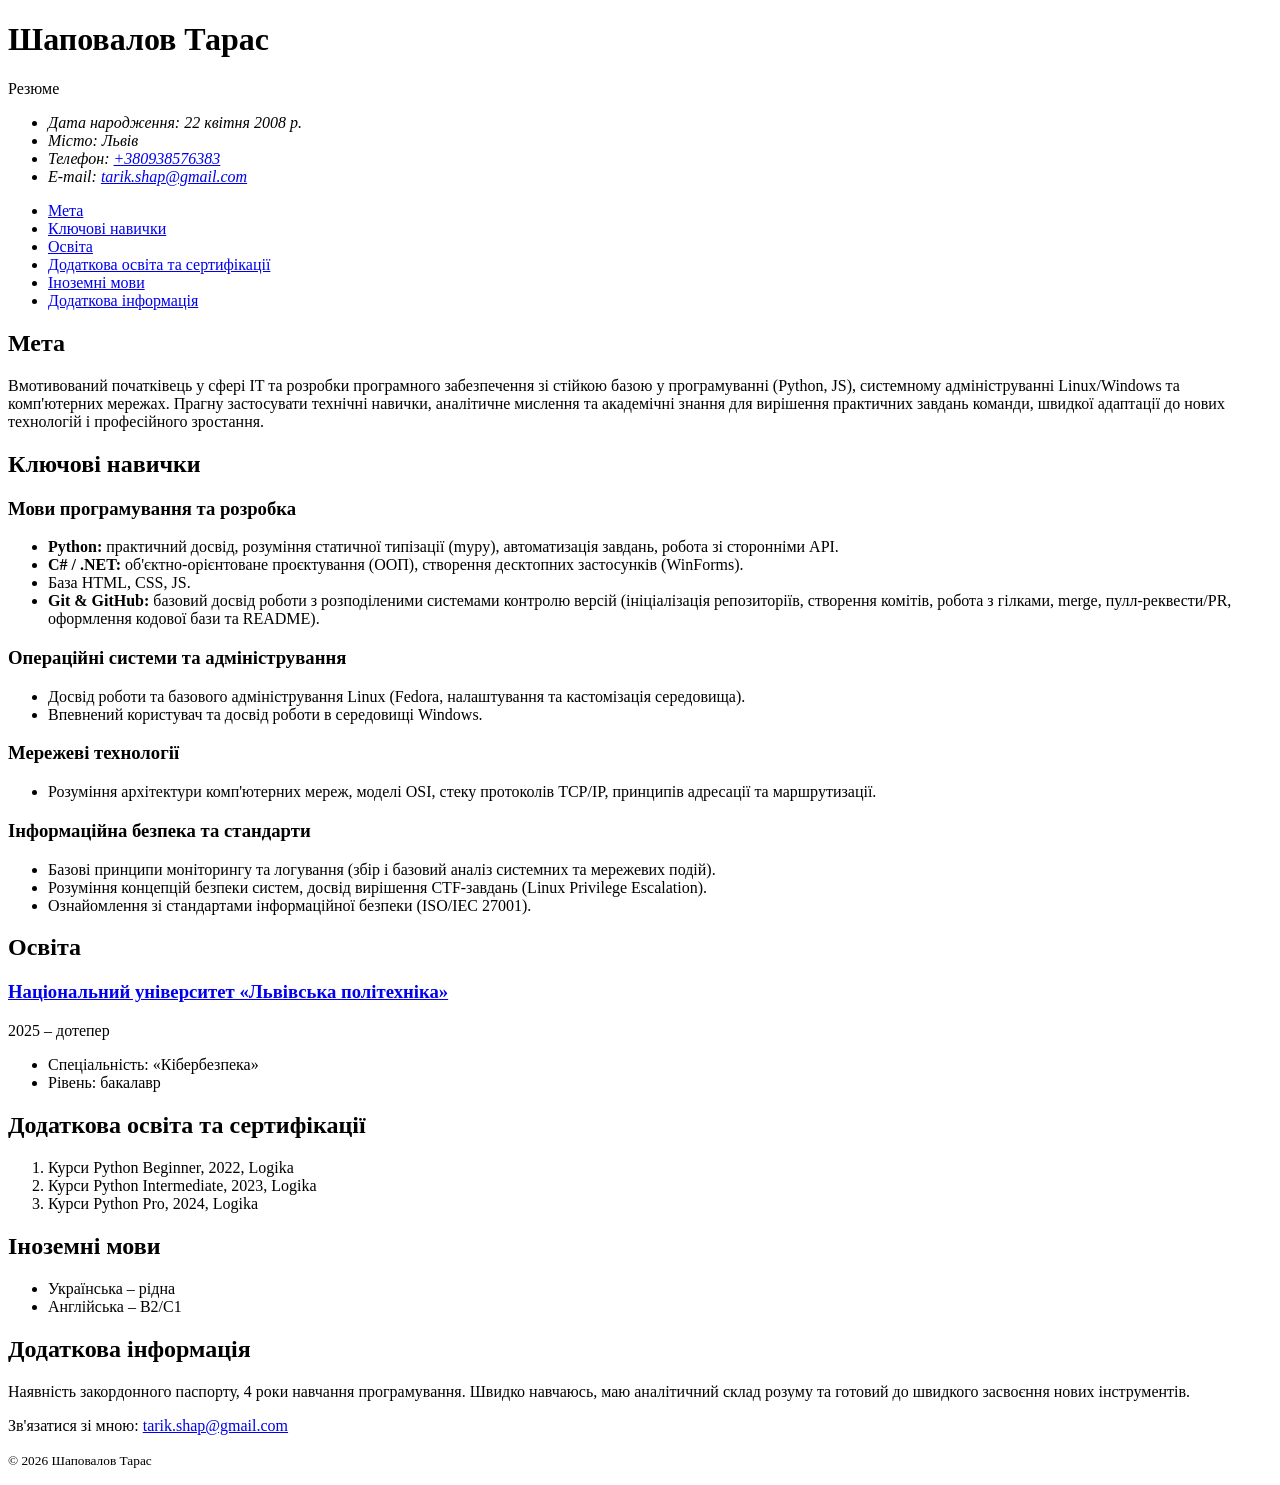
==== index.html @ a9046f68 "Initial commit of CV structure" ====
<!DOCTYPE html>
<html lang="uk">
<head>
    <meta charset="UTF-8">
    <meta name="viewport" content="width=device-width, initial-scale=1.0">
    <meta name="description" content="Резюме Тараса Шаповалова — початківця у сфері IT та розробки програмного забезпечення">
    <meta name="author" content="Шаповалов Тарас">
    <title>Резюме — Шаповалов Тарас</title>
</head>
<body>
    <header>
        <h1>Шаповалов Тарас</h1>
        <p>Резюме</p>
        <address>
            <ul>
                <li>Дата народження: <time datetime="2008-04-22">22 квітня 2008 р.</time></li>
                <li>Місто: Львів</li>
                <li>Телефон: <a href="tel:+380938576383">+380938576383</a></li>
                <li>E-mail: <a href="mailto:tarik.shap@gmail.com">tarik.shap@gmail.com</a></li>
            </ul>
        </address>
        <nav>
            <ul>
                <li><a href="#objective">Мета</a></li>
                <li><a href="#skills">Ключові навички</a></li>
                <li><a href="#education">Освіта</a></li>
                <li><a href="#certifications">Додаткова освіта та сертифікації</a></li>
                <li><a href="#languages">Іноземні мови</a></li>
                <li><a href="#additional">Додаткова інформація</a></li>
            </ul>
        </nav>
    </header>

    <main>
        <section id="objective">
            <h2>Мета</h2>
            <p>
                Вмотивований початківець у сфері IT та розробки програмного забезпечення зі стійкою базою
                у програмуванні (Python, JS), системному адмініструванні Linux/Windows та комп'ютерних мережах.
                Прагну застосувати технічні навички, аналітичне мислення та академічні знання для вирішення
                практичних завдань команди, швидкої адаптації до нових технологій і професійного зростання.
            </p>
        </section>

        <section id="skills">
            <h2>Ключові навички</h2>

            <section>
                <h3>Мови програмування та розробка</h3>
                <ul>
                    <li>
                        <strong>Python:</strong> практичний досвід, розуміння статичної типізації (mypy),
                        автоматизація завдань, робота зі сторонніми API.
                    </li>
                    <li>
                        <strong>C# / .NET:</strong> об'єктно-орієнтоване проєктування (ООП), створення
                        десктопних застосунків (WinForms).
                    </li>
                    <li>База HTML, CSS, JS.</li>
                    <li>
                        <strong>Git &amp; GitHub:</strong> базовий досвід роботи з розподіленими системами
                        контролю версій (ініціалізація репозиторіїв, створення комітів, робота з гілками, merge,
                        пулл-реквести/PR, оформлення кодової бази та README).
                    </li>
                </ul>
            </section>

            <section>
                <h3>Операційні системи та адміністрування</h3>
                <ul>
                    <li>
                        Досвід роботи та базового адміністрування Linux (Fedora, налаштування та кастомізація
                        середовища).
                    </li>
                    <li>Впевнений користувач та досвід роботи в середовищі Windows.</li>
                </ul>
            </section>

            <section>
                <h3>Мережеві технології</h3>
                <ul>
                    <li>
                        Розуміння архітектури комп'ютерних мереж, моделі OSI, стеку протоколів TCP/IP,
                        принципів адресації та маршрутизації.
                    </li>
                </ul>
            </section>

            <section>
                <h3>Інформаційна безпека та стандарти</h3>
                <ul>
                    <li>
                        Базові принципи моніторингу та логування (збір і базовий аналіз системних та мережевих
                        подій).
                    </li>
                    <li>
                        Розуміння концепцій безпеки систем, досвід вирішення CTF-завдань (Linux Privilege
                        Escalation).
                    </li>
                    <li>Ознайомлення зі стандартами інформаційної безпеки (ISO/IEC 27001).</li>
                </ul>
            </section>
        </section>

        <section id="education">
            <h2>Освіта</h2>
            <article>
                <h3>
                    <a href="https://lpnu.ua/">Національний університет «Львівська політехніка»</a>
                </h3>
                <p>2025 – дотепер</p>
                <ul>
                    <li>Спеціальність: «Кібербезпека»</li>
                    <li>Рівень: бакалавр</li>
                </ul>
            </article>
        </section>

        <section id="certifications">
            <h2>Додаткова освіта та сертифікації</h2>
            <ol>
                <li>Курси Python Beginner, <time datetime="2022">2022</time>, Logika</li>
                <li>Курси Python Intermediate, <time datetime="2023">2023</time>, Logika</li>
                <li>Курси Python Pro, <time datetime="2024">2024</time>, Logika</li>
            </ol>
        </section>

        <section id="languages">
            <h2>Іноземні мови</h2>
            <ul>
                <li>Українська – рідна</li>
                <li>Англійська – B2/C1</li>
            </ul>
        </section>

        <section id="additional">
            <h2>Додаткова інформація</h2>
            <p>
                Наявність закордонного паспорту, 4 роки навчання програмування. Швидко навчаюсь, маю
                аналітичний склад розуму та готовий до швидкого засвоєння нових інструментів.
            </p>
        </section>
    </main>

    <footer>
        <p>
            Зв'язатися зі мною:
            <a href="mailto:tarik.shap@gmail.com">tarik.shap@gmail.com</a>
        </p>
        <p><small>&copy; 2026 Шаповалов Тарас</small></p>
    </footer>
</body>
</html>
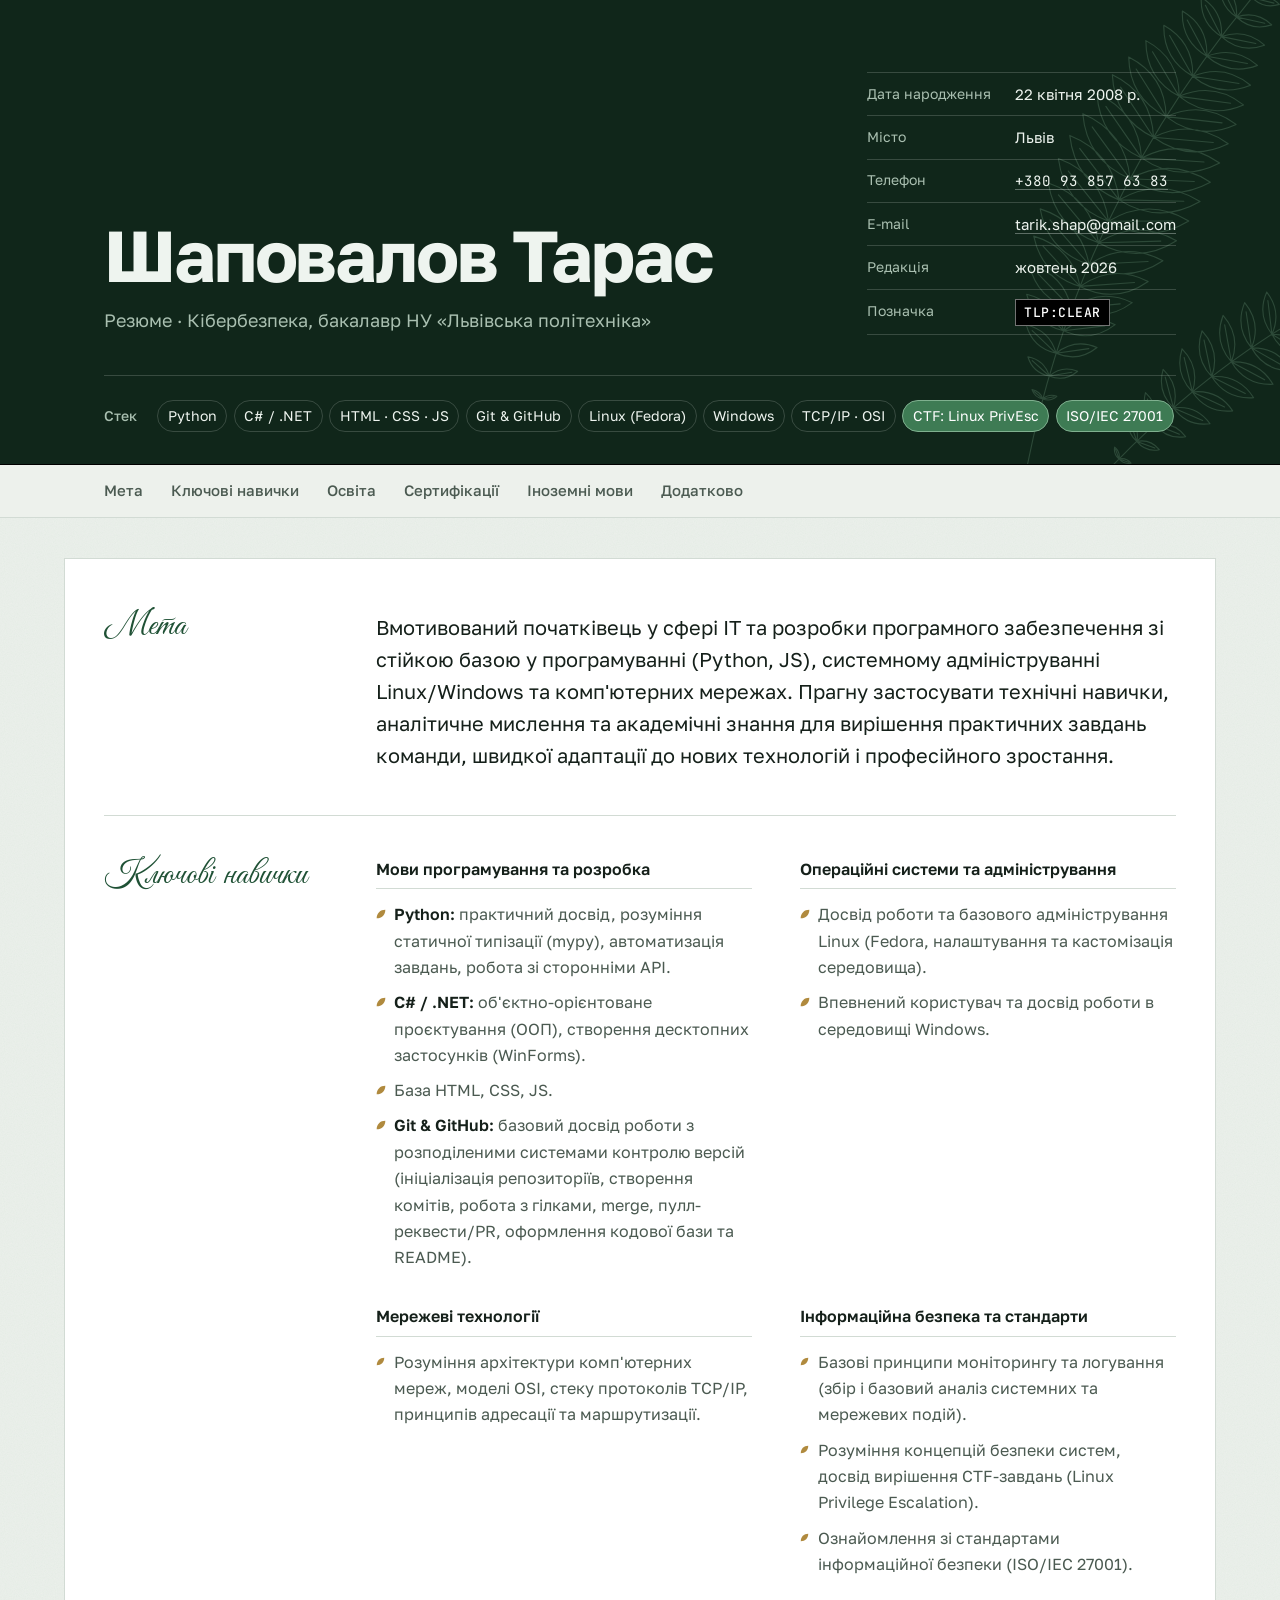
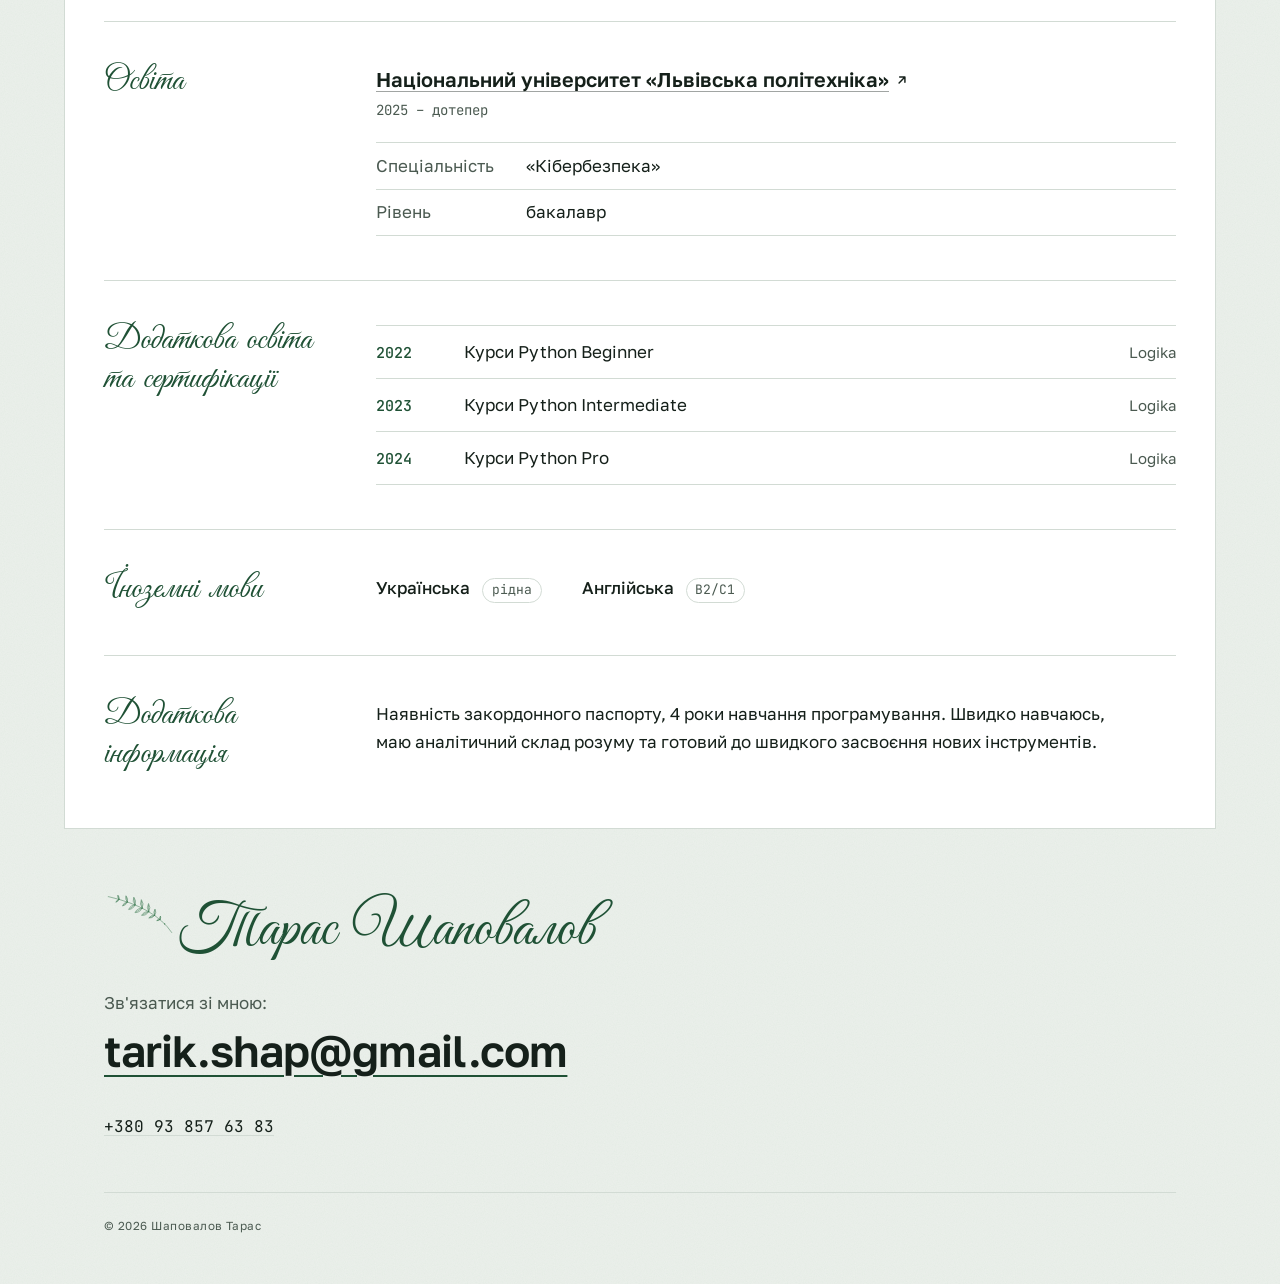
==== commit bb17988c: "Виконання Лабораторної Роботи №3" ====
--- a/index.html
+++ b/index.html
@@ -5,149 +5,235 @@
     <meta name="viewport" content="width=device-width, initial-scale=1.0">
     <meta name="description" content="Резюме Тараса Шаповалова — початківця у сфері IT та розробки програмного забезпечення">
     <meta name="author" content="Шаповалов Тарас">
+    <meta name="theme-color" content="#10261A">
     <title>Резюме — Шаповалов Тарас</title>
+
+    <link rel="preconnect" href="https://fonts.googleapis.com">
+    <link rel="preconnect" href="https://fonts.gstatic.com" crossorigin>
+    <link rel="stylesheet" href="https://fonts.googleapis.com/css2?family=Golos+Text:wght@400;500;600;700&family=Great+Vibes&family=JetBrains+Mono:wght@400;500&display=swap">
+
+    <!-- Зовнішній спосіб: основна частина правил -->
+    <link rel="stylesheet" href="styles.css">
+
+    <!-- Внутрішній спосіб: стилі лише для друку -->
+    <style>
+        @media print {
+            body { background: #fff; }
+            .masthead { background: #fff; color: #000; border-bottom: 2px solid #000; }
+            .masthead a, .meta dt, .identity__role, .stack li { color: #000; }
+            .meta dt, .meta dd, .stack, .stack li { border-color: #999; }
+            .stack li[data-group="sec"] { background: none; color: #000; border: 2px solid #000; }
+            .tlp { background: none; color: #000; border-color: #000; }
+            .toc, .masthead__fern { display: none; }
+            .row { break-inside: avoid; }
+            a[href^="http"]::after { display: none; }
+        }
+    </style>
 </head>
 <body>
-    <header>
-        <h1>Шаповалов Тарас</h1>
-        <p>Резюме</p>
-        <address>
-            <ul>
-                <li>Дата народження: <time datetime="2008-04-22">22 квітня 2008 р.</time></li>
-                <li>Місто: Львів</li>
-                <li>Телефон: <a href="tel:+380938576383">+380938576383</a></li>
-                <li>E-mail: <a href="mailto:tarik.shap@gmail.com">tarik.shap@gmail.com</a></li>
-            </ul>
-        </address>
-        <nav>
-            <ul>
-                <li><a href="#objective">Мета</a></li>
-                <li><a href="#skills">Ключові навички</a></li>
-                <li><a href="#education">Освіта</a></li>
-                <li><a href="#certifications">Додаткова освіта та сертифікації</a></li>
-                <li><a href="#languages">Іноземні мови</a></li>
-                <li><a href="#additional">Додаткова інформація</a></li>
-            </ul>
-        </nav>
+    <header class="masthead" id="top">
+        <svg class="masthead__fern" aria-hidden="true" focusable="false" xmlns="http://www.w3.org/2000/svg" viewBox="0 0 460 620" fill="none" stroke="currentColor" stroke-width="1.1" stroke-linecap="round" stroke-linejoin="round"><path d="M70.0 620.0Q110.0 300.0 330.0 50.0M81.9 545.8Q81.9 545.8 81.9 545.8Q81.9 545.8 81.9 545.8M81.9 545.8L81.9 545.8M81.9 545.8Q81.9 545.8 81.9 545.8Q81.9 545.8 81.9 545.8M81.9 545.8L81.9 545.8M86.7 522.5Q86.7 522.5 86.7 522.5Q86.7 522.5 86.7 522.5M86.7 522.5L86.7 522.5M86.7 522.5Q86.7 522.5 86.7 522.5Q86.7 522.5 86.7 522.5M86.7 522.5L86.7 522.5M92.1 499.4Q92.1 499.4 92.1 499.4Q92.1 499.4 92.1 499.4M92.1 499.4L92.1 499.4M92.1 499.4Q92.1 499.4 92.1 499.4Q92.1 499.4 92.1 499.4M92.1 499.4L92.1 499.4M97.9 476.5Q105.7 479.4 111.8 473.9Q104.1 471.0 97.9 476.5M97.9 476.5L109.1 474.4M97.9 476.5Q95.3 468.7 87.2 467.3Q89.8 475.1 97.9 476.5M97.9 476.5L89.3 469.1M104.3 453.8Q119.7 459.9 132.4 449.1Q116.9 443.0 104.3 453.8M104.3 453.8L126.8 450.1M104.3 453.8Q99.4 437.9 83.1 434.7Q88.0 450.6 104.3 453.8M104.3 453.8L87.4 438.5M111.1 431.3Q133.1 440.5 151.6 425.5Q129.6 416.3 111.1 431.3M111.1 431.3L143.5 426.7M111.1 431.3Q104.7 408.4 81.5 403.2Q87.9 426.2 111.1 431.3M111.1 431.3L87.4 408.9M118.5 409.0Q145.9 421.3 169.6 402.9Q142.2 390.6 118.5 409.0M118.5 409.0L159.4 404.1M118.5 409.0Q111.1 379.9 81.9 372.8Q89.4 401.9 118.5 409.0M118.5 409.0L89.3 380.0M126.4 386.9Q158.2 402.1 186.5 381.1Q154.7 366.0 126.4 386.9M126.4 386.9L174.5 382.3M126.4 386.9Q118.5 352.6 84.5 343.4Q92.4 377.7 126.4 386.9M126.4 386.9L92.8 352.1M134.8 365.0Q170.0 382.8 202.3 360.1Q167.1 342.3 134.8 365.0M134.8 365.0L188.8 361.1M134.8 365.0Q126.8 326.3 88.9 315.2Q96.9 353.8 134.8 365.0M134.8 365.0L98.1 325.1M143.7 343.3Q181.4 363.4 216.9 339.6Q179.2 319.5 143.7 343.3M143.7 343.3L202.2 340.4M143.7 343.3Q136.0 301.2 95.3 288.2Q103.0 330.3 143.7 343.3M143.7 343.3L105.0 299.2M153.1 321.8Q192.3 343.9 230.3 319.7Q191.1 297.6 153.1 321.8M153.1 321.8L214.8 320.1M153.1 321.8Q146.0 277.3 103.4 262.6Q110.5 307.1 153.1 321.8M153.1 321.8L113.4 274.4M163.0 300.5Q202.8 324.2 242.5 300.2Q202.7 276.4 163.0 300.5M163.0 300.5L226.6 300.2M163.0 300.5Q156.8 254.5 113.3 238.3Q119.5 284.3 163.0 300.5M163.0 300.5L123.2 250.7M173.4 279.3Q213.1 304.2 253.7 280.9Q214.0 256.0 173.4 279.3M173.4 279.3L237.6 280.6M173.4 279.3Q168.2 232.8 124.6 215.4Q129.8 262.0 173.4 279.3M173.4 279.3L134.4 228.2M184.3 258.4Q223.1 284.0 263.9 261.8Q225.1 236.2 184.3 258.4M184.3 258.4L248.0 261.1M184.3 258.4Q180.2 212.2 137.5 194.0Q141.5 240.3 184.3 258.4M184.3 258.4L146.8 206.9M195.7 237.7Q232.9 263.4 273.1 242.7Q235.9 217.0 195.7 237.7M195.7 237.7L257.6 241.7M195.7 237.7Q192.8 192.6 151.5 173.9Q154.5 219.1 195.7 237.7M195.7 237.7L160.4 186.7M207.6 217.2Q242.7 242.6 281.6 223.7Q246.5 198.2 207.6 217.2M207.6 217.2L266.8 222.4M207.6 217.2Q205.8 173.9 166.8 155.2Q168.6 198.5 207.6 217.2M207.6 217.2L174.9 167.6M220.1 196.8Q252.4 221.5 289.4 204.5Q257.0 179.9 220.1 196.8M220.1 196.8L275.5 203.0M220.1 196.8Q219.2 156.2 183.0 137.8Q183.8 178.4 220.1 196.8M220.1 196.8L190.4 149.6M233.0 176.7Q262.3 200.1 296.7 185.2Q267.4 161.8 233.0 176.7M233.0 176.7L284.0 183.5M233.0 176.7Q233.1 139.2 200.0 121.5Q200.0 159.0 233.0 176.7M233.0 176.7L206.6 132.6M246.5 156.8Q272.4 178.4 303.7 165.7Q277.8 144.0 246.5 156.8M246.5 156.8L292.3 163.9M246.5 156.8Q247.3 123.0 217.8 106.3Q217.0 140.1 246.5 156.8M246.5 156.8L223.5 116.4M260.4 137.0Q282.8 156.6 310.6 146.0Q288.2 126.4 260.4 137.0M260.4 137.0L300.6 144.2M260.4 137.0Q261.8 107.3 236.2 92.1Q234.8 121.8 260.4 137.0M260.4 137.0L241.0 101.1M274.9 117.5Q293.7 134.6 317.6 126.0Q298.8 108.9 274.9 117.5M274.9 117.5L309.0 124.3M274.9 117.5Q276.6 92.1 255.0 78.7Q253.3 104.0 274.9 117.5M274.9 117.5L259.0 86.4M289.8 98.1Q305.0 112.5 324.7 105.9Q309.6 91.5 289.8 98.1M289.8 98.1L317.8 104.3M289.8 98.1Q291.7 77.4 274.2 65.9Q272.4 86.7 289.8 98.1M289.8 98.1L277.3 72.4M305.3 79.0Q316.8 90.4 332.3 85.6Q320.8 74.2 305.3 79.0M305.3 79.0L326.9 84.3M305.3 79.0Q307.1 62.9 293.7 53.7Q291.9 69.8 305.3 79.0M305.3 79.0L296.0 58.8"/><path d="M100.0 620.0Q240.0 440.0 440.0 350.0M139.3 572.6Q139.3 572.6 139.3 572.6Q139.3 572.6 139.3 572.6M139.3 572.6L139.3 572.6M139.3 572.6Q139.3 572.6 139.3 572.6Q139.3 572.6 139.3 572.6M139.3 572.6L139.3 572.6M156.1 554.0Q156.1 554.0 156.1 554.0Q156.1 554.0 156.1 554.0M156.1 554.0L156.1 554.0M156.1 554.0Q156.1 554.0 156.1 554.0Q156.1 554.0 156.1 554.0M156.1 554.0L156.1 554.0M173.4 536.0Q178.1 541.6 185.3 540.1Q180.5 534.5 173.4 536.0M173.4 536.0L182.9 539.3M173.4 536.0Q174.8 528.8 169.1 524.2Q167.7 531.4 173.4 536.0M173.4 536.0L170.0 526.5M191.0 518.6Q199.7 529.4 213.3 526.8Q204.6 516.0 191.0 518.6M191.0 518.6L208.9 525.2M191.0 518.6Q194.1 505.0 183.6 495.9Q180.5 509.5 191.0 518.6M191.0 518.6L185.0 500.5M209.0 501.7Q220.5 516.9 239.4 513.9Q227.8 498.7 209.0 501.7M209.0 501.7L233.3 511.4M209.0 501.7Q213.7 483.2 199.6 470.3Q194.9 488.8 209.0 501.7M209.0 501.7L201.5 476.6M227.4 485.4Q240.8 504.1 263.6 501.1Q250.2 482.4 227.4 485.4M227.4 485.4L256.3 497.9M227.4 485.4Q233.7 463.2 217.1 447.2Q210.8 469.4 227.4 485.4M227.4 485.4L219.2 454.9M246.1 469.6Q260.5 490.9 286.0 488.3Q271.7 467.0 246.1 469.6M246.1 469.6L278.0 484.5M246.1 469.6Q253.9 445.2 235.9 426.8Q228.2 451.3 246.1 469.6M246.1 469.6L237.9 435.4M265.3 454.5Q279.8 477.3 306.8 475.3Q292.2 452.4 265.3 454.5M265.3 454.5L298.5 471.1M265.3 454.5Q274.1 428.9 255.7 409.0Q246.9 434.6 265.3 454.5M265.3 454.5L257.6 418.1M284.8 439.9Q298.7 463.3 326.0 462.0Q312.0 438.6 284.8 439.9M284.8 439.9L317.7 457.6M284.8 439.9Q294.4 414.4 276.5 393.8Q266.8 419.4 284.8 439.9M284.8 439.9L278.1 403.1M304.7 425.9Q317.5 448.9 343.9 448.4Q331.0 425.3 304.7 425.9M304.7 425.9L336.1 443.9M304.7 425.9Q314.7 401.5 297.9 381.1Q287.9 405.5 304.7 425.9M304.7 425.9L299.3 390.1M324.9 412.4Q336.3 434.1 360.8 434.3Q349.5 412.6 324.9 412.4M324.9 412.4L353.7 429.9M324.9 412.4Q334.9 390.0 319.8 370.6Q309.9 393.1 324.9 412.4M324.9 412.4L320.9 379.0M345.6 399.5Q355.2 419.2 377.0 420.0Q367.5 400.3 345.6 399.5M345.6 399.5L370.7 415.9M345.6 399.5Q355.0 379.8 342.1 362.2Q332.6 381.9 345.6 399.5M345.6 399.5L342.8 369.6M366.6 387.2Q374.3 404.1 392.8 405.3Q385.2 388.4 366.6 387.2M366.6 387.2L387.6 401.7M366.6 387.2Q375.1 370.7 364.5 355.4Q356.1 371.9 366.6 387.2M366.6 387.2L365.0 361.8M388.1 375.4Q393.8 389.1 408.5 390.5Q402.8 376.8 388.1 375.4M388.1 375.4L404.4 387.5M388.1 375.4Q395.2 362.4 387.1 350.0Q380.0 363.0 388.1 375.4M388.1 375.4L387.3 355.1M409.8 364.2Q413.8 374.3 424.5 375.6Q420.6 365.5 409.8 364.2M409.8 364.2L421.6 373.4M409.8 364.2Q415.3 354.9 409.7 345.7Q404.2 355.0 409.8 364.2M409.8 364.2L409.7 349.4"/></svg>
+        <div class="masthead__inner">
+            <div class="identity">
+                <h1>Шаповалов Тарас</h1>
+                <p class="identity__role">Резюме · Кібербезпека, бакалавр НУ «Львівська політехніка»</p>
+            </div>
+
+            <address class="meta">
+                <dl>
+                    <div>
+                        <dt>Дата народження</dt>
+                        <dd><time datetime="2008-04-22">22 квітня 2008 р.</time></dd>
+                    </div>
+                    <div>
+                        <dt>Місто</dt>
+                        <dd>Львів</dd>
+                    </div>
+                    <div>
+                        <dt>Телефон</dt>
+                        <dd><a href="tel:+380938576383">+380 93 857 63 83</a></dd>
+                    </div>
+                    <div>
+                        <dt>E-mail</dt>
+                        <dd><a href="mailto:tarik.shap@gmail.com">tarik.shap@gmail.com</a></dd>
+                    </div>
+                    <div>
+                        <dt>Редакція</dt>
+                        <dd><time datetime="2026-10">жовтень 2026</time></dd>
+                    </div>
+                    <div>
+                        <dt>Позначка</dt>
+                        <dd><span class="tlp" title="Traffic Light Protocol: інформацію можна поширювати вільно">TLP:CLEAR</span></dd>
+                    </div>
+                </dl>
+            </address>
+
+            <div class="stack" aria-labelledby="stack-title">
+                <h2 class="stack__title" id="stack-title">Стек</h2>
+                <ul>
+                    <li data-group="code">Python</li>
+                    <li data-group="code">C# / .NET</li>
+                    <li data-group="code">HTML · CSS · JS</li>
+                    <li data-group="code">Git &amp; GitHub</li>
+                    <li data-group="ops">Linux (Fedora)</li>
+                    <li data-group="ops">Windows</li>
+                    <li data-group="net">TCP/IP · OSI</li>
+                    <li data-group="sec">CTF: Linux PrivEsc</li>
+                    <li data-group="sec">ISO/IEC 27001</li>
+                </ul>
+            </div>
+        </div>
     </header>
 
-    <main>
-        <section id="objective">
+    <nav class="toc" aria-label="Зміст">
+        <ul>
+            <li><a href="#objective">Мета</a></li>
+            <li><a href="#skills">Ключові навички</a></li>
+            <li><a href="#education">Освіта</a></li>
+            <li><a href="#certifications">Сертифікації</a></li>
+            <li><a href="#languages">Іноземні мови</a></li>
+            <li><a href="#additional">Додатково</a></li>
+        </ul>
+    </nav>
+
+    <main class="sheet">
+        <section id="objective" class="row">
             <h2>Мета</h2>
-            <p>
-                Вмотивований початківець у сфері IT та розробки програмного забезпечення зі стійкою базою
-                у програмуванні (Python, JS), системному адмініструванні Linux/Windows та комп'ютерних мережах.
-                Прагну застосувати технічні навички, аналітичне мислення та академічні знання для вирішення
-                практичних завдань команди, швидкої адаптації до нових технологій і професійного зростання.
-            </p>
-        </section>
-
-        <section id="skills">
+            <div class="row__body">
+                <p>
+                    Вмотивований початківець у сфері IT та розробки програмного забезпечення зі стійкою базою
+                    у програмуванні (Python, JS), системному адмініструванні Linux/Windows та комп'ютерних мережах.
+                    Прагну застосувати технічні навички, аналітичне мислення та академічні знання для вирішення
+                    практичних завдань команди, швидкої адаптації до нових технологій і професійного зростання.
+                </p>
+            </div>
+        </section>
+
+        <section id="skills" class="row">
             <h2>Ключові навички</h2>
 
-            <section>
-                <h3>Мови програмування та розробка</h3>
-                <ul>
-                    <li>
-                        <strong>Python:</strong> практичний досвід, розуміння статичної типізації (mypy),
-                        автоматизація завдань, робота зі сторонніми API.
-                    </li>
-                    <li>
-                        <strong>C# / .NET:</strong> об'єктно-орієнтоване проєктування (ООП), створення
-                        десктопних застосунків (WinForms).
-                    </li>
-                    <li>База HTML, CSS, JS.</li>
-                    <li>
-                        <strong>Git &amp; GitHub:</strong> базовий досвід роботи з розподіленими системами
-                        контролю версій (ініціалізація репозиторіїв, створення комітів, робота з гілками, merge,
-                        пулл-реквести/PR, оформлення кодової бази та README).
-                    </li>
+            <div class="row__body skills">
+                <section class="skill-group">
+                    <h3>Мови програмування та розробка</h3>
+                    <ul>
+                        <li>
+                            <strong>Python:</strong> практичний досвід, розуміння статичної типізації (mypy),
+                            автоматизація завдань, робота зі сторонніми API.
+                        </li>
+                        <li>
+                            <strong>C# / .NET:</strong> об'єктно-орієнтоване проєктування (ООП), створення
+                            десктопних застосунків (WinForms).
+                        </li>
+                        <li>База HTML, CSS, JS.</li>
+                        <li>
+                            <strong>Git &amp; GitHub:</strong> базовий досвід роботи з розподіленими системами
+                            контролю версій (ініціалізація репозиторіїв, створення комітів, робота з гілками, merge,
+                            пулл-реквести/PR, оформлення кодової бази та README).
+                        </li>
+                    </ul>
+                </section>
+
+                <section class="skill-group">
+                    <h3>Операційні системи та адміністрування</h3>
+                    <ul>
+                        <li>
+                            Досвід роботи та базового адміністрування Linux (Fedora, налаштування та кастомізація
+                            середовища).
+                        </li>
+                        <li>Впевнений користувач та досвід роботи в середовищі Windows.</li>
+                    </ul>
+                </section>
+
+                <section class="skill-group">
+                    <h3>Мережеві технології</h3>
+                    <ul>
+                        <li>
+                            Розуміння архітектури комп'ютерних мереж, моделі OSI, стеку протоколів TCP/IP,
+                            принципів адресації та маршрутизації.
+                        </li>
+                    </ul>
+                </section>
+
+                <section class="skill-group">
+                    <h3>Інформаційна безпека та стандарти</h3>
+                    <ul>
+                        <li>
+                            Базові принципи моніторингу та логування (збір і базовий аналіз системних та мережевих
+                            подій).
+                        </li>
+                        <li>
+                            Розуміння концепцій безпеки систем, досвід вирішення CTF-завдань (Linux Privilege
+                            Escalation).
+                        </li>
+                        <li>Ознайомлення зі стандартами інформаційної безпеки (ISO/IEC 27001).</li>
+                    </ul>
+                </section>
+            </div>
+        </section>
+
+        <section id="education" class="row">
+            <h2>Освіта</h2>
+            <div class="row__body">
+                <article class="school">
+                    <h3>
+                        <a href="https://lpnu.ua/">Національний університет «Львівська політехніка»</a>
+                    </h3>
+                    <p class="school__period"><time datetime="2025">2025</time> – дотепер</p>
+                    <dl class="facts">
+                        <div>
+                            <dt>Спеціальність</dt>
+                            <dd>«Кібербезпека»</dd>
+                        </div>
+                        <div>
+                            <dt>Рівень</dt>
+                            <dd>бакалавр</dd>
+                        </div>
+                    </dl>
+                </article>
+            </div>
+        </section>
+
+        <section id="certifications" class="row">
+            <h2>Додаткова освіта та сертифікації</h2>
+            <div class="row__body">
+                <ol class="timeline">
+                    <li><time datetime="2022">2022</time> <span>Курси Python Beginner</span> <span class="org">Logika</span></li>
+                    <li><time datetime="2023">2023</time> <span>Курси Python Intermediate</span> <span class="org">Logika</span></li>
+                    <li><time datetime="2024">2024</time> <span>Курси Python Pro</span> <span class="org">Logika</span></li>
+                </ol>
+            </div>
+        </section>
+
+        <section id="languages" class="row">
+            <h2>Іноземні мови</h2>
+            <div class="row__body">
+                <ul class="langs">
+                    <li>Українська <span class="level">рідна</span></li>
+                    <li>Англійська <span class="level">B2/C1</span></li>
                 </ul>
-            </section>
-
-            <section>
-                <h3>Операційні системи та адміністрування</h3>
-                <ul>
-                    <li>
-                        Досвід роботи та базового адміністрування Linux (Fedora, налаштування та кастомізація
-                        середовища).
-                    </li>
-                    <li>Впевнений користувач та досвід роботи в середовищі Windows.</li>
-                </ul>
-            </section>
-
-            <section>
-                <h3>Мережеві технології</h3>
-                <ul>
-                    <li>
-                        Розуміння архітектури комп'ютерних мереж, моделі OSI, стеку протоколів TCP/IP,
-                        принципів адресації та маршрутизації.
-                    </li>
-                </ul>
-            </section>
-
-            <section>
-                <h3>Інформаційна безпека та стандарти</h3>
-                <ul>
-                    <li>
-                        Базові принципи моніторингу та логування (збір і базовий аналіз системних та мережевих
-                        подій).
-                    </li>
-                    <li>
-                        Розуміння концепцій безпеки систем, досвід вирішення CTF-завдань (Linux Privilege
-                        Escalation).
-                    </li>
-                    <li>Ознайомлення зі стандартами інформаційної безпеки (ISO/IEC 27001).</li>
-                </ul>
-            </section>
-        </section>
-
-        <section id="education">
-            <h2>Освіта</h2>
-            <article>
-                <h3>
-                    <a href="https://lpnu.ua/">Національний університет «Львівська політехніка»</a>
-                </h3>
-                <p>2025 – дотепер</p>
-                <ul>
-                    <li>Спеціальність: «Кібербезпека»</li>
-                    <li>Рівень: бакалавр</li>
-                </ul>
-            </article>
-        </section>
-
-        <section id="certifications">
-            <h2>Додаткова освіта та сертифікації</h2>
-            <ol>
-                <li>Курси Python Beginner, <time datetime="2022">2022</time>, Logika</li>
-                <li>Курси Python Intermediate, <time datetime="2023">2023</time>, Logika</li>
-                <li>Курси Python Pro, <time datetime="2024">2024</time>, Logika</li>
-            </ol>
-        </section>
-
-        <section id="languages">
-            <h2>Іноземні мови</h2>
-            <ul>
-                <li>Українська – рідна</li>
-                <li>Англійська – B2/C1</li>
-            </ul>
-        </section>
-
-        <section id="additional">
+            </div>
+        </section>
+
+        <section id="additional" class="row">
             <h2>Додаткова інформація</h2>
-            <p>
-                Наявність закордонного паспорту, 4 роки навчання програмування. Швидко навчаюсь, маю
-                аналітичний склад розуму та готовий до швидкого засвоєння нових інструментів.
-            </p>
+            <div class="row__body">
+                <p>
+                    Наявність закордонного паспорту, 4 роки навчання програмування. Швидко навчаюсь, маю
+                    аналітичний склад розуму та готовий до швидкого засвоєння нових інструментів.
+                </p>
+            </div>
         </section>
     </main>
 
-    <footer>
-        <p>
-            Зв'язатися зі мною:
-            <a href="mailto:tarik.shap@gmail.com">tarik.shap@gmail.com</a>
-        </p>
-        <p><small>&copy; 2026 Шаповалов Тарас</small></p>
+    <footer class="closing">
+        <div class="closing__inner">
+            <p class="signature" aria-hidden="true"><svg class="signature__sprig" aria-hidden="true" focusable="false" xmlns="http://www.w3.org/2000/svg" viewBox="0 0 170 120" fill="none" stroke="currentColor" stroke-width="1.2" stroke-linecap="round" stroke-linejoin="round"><path d="M10.0 110.0Q50.0 50.0 160.0 25.0M26.7 89.5Q26.7 89.5 26.7 89.5Q26.7 89.5 26.7 89.5M26.7 89.5L26.7 89.5M26.7 89.5Q26.7 89.5 26.7 89.5Q26.7 89.5 26.7 89.5M26.7 89.5L26.7 89.5M37.9 79.1Q41.0 82.9 45.7 81.7Q42.6 77.9 37.9 79.1M37.9 79.1L44.1 81.2M37.9 79.1Q39.9 74.7 36.7 71.0Q34.7 75.5 37.9 79.1M37.9 79.1L36.9 72.7M50.5 69.5Q55.5 76.9 64.4 75.5Q59.4 68.0 50.5 69.5M50.5 69.5L61.6 74.3M50.5 69.5Q54.9 61.6 49.6 54.4Q45.2 62.2 50.5 69.5M50.5 69.5L49.8 57.4M64.5 60.5Q70.1 70.3 81.3 69.4Q75.8 59.6 64.5 60.5M64.5 60.5L78.0 67.6M64.5 60.5Q70.8 51.1 64.9 41.4Q58.6 50.8 64.5 60.5M64.5 60.5L64.8 45.2M79.9 52.2Q85.0 63.0 96.9 62.9Q91.9 52.1 79.9 52.2M79.9 52.2L93.5 60.7M79.9 52.2Q87.3 42.8 81.8 32.2Q74.5 41.6 79.9 52.2M79.9 52.2L81.4 36.2M96.8 44.6Q100.8 54.8 111.8 55.5Q107.8 45.2 96.8 44.6M96.8 44.6L108.8 53.3M96.8 44.6Q104.1 36.4 99.7 26.3Q92.4 34.5 96.8 44.6M96.8 44.6L99.1 29.9M115.0 37.7Q117.7 46.2 126.6 47.2Q123.9 38.8 115.0 37.7M115.0 37.7L124.3 45.3M115.0 37.7Q121.3 31.4 118.2 23.0Q111.9 29.3 115.0 37.7M115.0 37.7L117.6 25.9M134.6 31.5Q136.2 37.4 142.2 38.4Q140.6 32.5 134.6 31.5M134.6 31.5L140.7 37.0M134.6 31.5Q139.1 27.4 137.3 21.6Q132.8 25.7 134.6 31.5M134.6 31.5L136.8 23.6"/></svg><span>Тарас Шаповалов</span></p>
+            <p class="closing__lead">Зв'язатися зі мною:</p>
+            <a class="contact-link contact-link--vine" href="mailto:tarik.shap@gmail.com">tarik.shap@gmail.com<svg class="vine" viewBox="0 0 462 44" aria-hidden="true" focusable="false"><path class="vine__stem" pathLength="1" d="M2.0 17.0 L8.0 18.0 L14.0 18.4 L20.0 18.1 L26.0 17.1 L32.0 15.5 L38.0 13.8 L44.0 12.0 L50.0 10.6 L56.0 9.8 L62.0 9.6 L68.0 10.2 L74.0 11.4 L80.0 13.0 L86.0 14.8 L92.0 16.5 L98.0 17.7 L104.0 18.3 L110.0 18.3 L116.0 17.5 L122.0 16.1 L128.0 14.4 L134.0 12.6 L140.0 11.0 L146.0 10.0 L152.0 9.6 L158.0 9.9 L164.0 10.9 L170.0 12.5 L176.0 14.2 L182.0 16.0 L188.0 17.4 L194.0 18.2 L200.0 18.4 L206.0 17.8 L212.0 16.6 L218.0 15.0 L224.0 13.2 L230.0 11.5 L236.0 10.3 L242.0 9.7 L248.0 9.7 L254.0 10.5 L260.0 11.9 L266.0 13.6 L272.0 15.4 L278.0 17.0 L284.0 18.0 L290.0 18.4 L296.0 18.1 L302.0 17.1 L308.0 15.5 L314.0 13.8 L320.0 12.0 L326.0 10.6 L332.0 9.8 L338.0 9.6 L344.0 10.2 L350.0 11.4 L356.0 13.0 L362.0 14.8 L368.0 16.5 L374.0 17.7 L380.0 18.3 L386.0 18.3 L392.0 17.5 L398.0 16.1 L404.0 14.4 L410.0 12.6 L416.0 11.0 L422.0 10.0 L428.0 9.6 L434.0 9.9 L440.0 10.9 L446.0 12.5 L452.0 14.2"/><path class="vine__tendril" pathLength="1" d="M76.0 9.4 L76.9 9.2 L77.7 8.9 L78.4 8.6 L79.1 8.3 L79.7 7.9 L80.3 7.5 L80.8 7.0 L81.1 6.6 L81.4 6.1 L81.6 5.6 L81.8 5.1 L81.8 4.6 L81.8 4.2 L81.7 3.7 L81.5 3.3 L81.3 2.9 L81.0 2.5 L80.6 2.1 L80.3 1.8 L79.8 1.5 L79.4 1.3 L79.0 1.1 L78.5 0.9 L78.1 0.8 L77.6 0.7 L77.2 0.6 L76.8 0.6 L76.4 0.6 L76.1 0.6 L75.7 0.7 L75.5 0.7 L75.3 0.8 L75.1 0.9 L75.0 1.0 L74.9 1.0 L74.8 1.1 L74.8 1.2 L74.9 1.3 L75.0 1.3"/><path class="vine__tendril" pathLength="1" d="M190.0 16.8 L190.9 17.0 L191.7 17.2 L192.4 17.5 L193.1 17.9 L193.7 18.3 L194.3 18.7 L194.8 19.2 L195.1 19.6 L195.4 20.1 L195.6 20.6 L195.8 21.1 L195.8 21.6 L195.8 22.0 L195.7 22.5 L195.5 22.9 L195.3 23.3 L195.0 23.7 L194.6 24.1 L194.3 24.4 L193.8 24.6 L193.4 24.9 L193.0 25.1 L192.5 25.3 L192.1 25.4 L191.6 25.5 L191.2 25.6 L190.8 25.6 L190.4 25.6 L190.1 25.6 L189.7 25.5 L189.5 25.5 L189.3 25.4 L189.1 25.3 L189.0 25.2 L188.9 25.1 L188.8 25.0 L188.8 25.0 L188.9 24.9 L189.0 24.8"/><path class="vine__tendril" pathLength="1" d="M304.0 17.3 L304.9 17.1 L305.7 16.8 L306.4 16.5 L307.1 16.1 L307.7 15.7 L308.3 15.3 L308.8 14.9 L309.1 14.4 L309.4 13.9 L309.6 13.4 L309.8 13.0 L309.8 12.5 L309.8 12.0 L309.7 11.6 L309.5 11.1 L309.3 10.7 L309.0 10.3 L308.6 10.0 L308.3 9.7 L307.8 9.4 L307.4 9.1 L307.0 8.9 L306.5 8.8 L306.1 8.6 L305.6 8.5 L305.2 8.5 L304.8 8.4 L304.4 8.4 L304.1 8.5 L303.7 8.5 L303.5 8.6 L303.3 8.6 L303.1 8.7 L303.0 8.8 L302.9 8.9 L302.8 9.0 L302.8 9.1 L302.9 9.1 L303.0 9.2"/><path class="vine__tendril" pathLength="1" d="M418.0 13.4 L418.9 13.6 L419.7 13.9 L420.4 14.2 L421.1 14.5 L421.7 14.9 L422.3 15.3 L422.8 15.8 L423.1 16.2 L423.4 16.7 L423.6 17.2 L423.8 17.7 L423.8 18.2 L423.8 18.6 L423.7 19.1 L423.5 19.5 L423.3 19.9 L423.0 20.3 L422.6 20.7 L422.3 21.0 L421.8 21.3 L421.4 21.5 L421.0 21.7 L420.5 21.9 L420.1 22.0 L419.6 22.1 L419.2 22.2 L418.8 22.2 L418.4 22.2 L418.1 22.2 L417.7 22.1 L417.5 22.1 L417.3 22.0 L417.1 21.9 L417.0 21.8 L416.9 21.8 L416.8 21.7 L416.8 21.6 L416.9 21.5 L417.0 21.5"/><path class="vine__leaf vine__leaf--up" d="M30.0 16.1Q41.1 15.5 42.4 4.5Q31.4 5.1 30.0 16.1Z"/><path class="vine__leaf vine__leaf--down" d="M68.0 10.2Q69.4 21.2 80.4 21.8Q79.1 10.8 68.0 10.2Z"/><path class="vine__leaf vine__leaf--up" d="M106.0 18.4Q117.1 17.8 118.4 6.8Q107.4 7.4 106.0 18.4Z"/><path class="vine__leaf vine__leaf--down" d="M144.0 10.3Q145.4 21.3 156.4 21.9Q155.1 10.8 144.0 10.3Z"/><path class="vine__leaf vine__leaf--up" d="M182.0 16.0Q193.1 15.4 194.4 4.4Q183.4 4.9 182.0 16.0Z"/><path class="vine__leaf vine__leaf--down" d="M220.0 14.4Q221.4 25.4 232.4 26.0Q231.1 14.9 220.0 14.4Z"/><path class="vine__leaf vine__leaf--up" d="M258.0 11.4Q269.1 10.8 270.4 -0.2Q259.4 0.4 258.0 11.4Z"/><path class="vine__leaf vine__leaf--down" d="M296.0 18.1Q297.4 29.1 308.4 29.6Q307.1 18.6 296.0 18.1Z"/><path class="vine__leaf vine__leaf--up" d="M334.0 9.7Q345.1 9.1 346.4 -1.9Q335.4 -1.4 334.0 9.7Z"/><path class="vine__leaf vine__leaf--down" d="M372.0 17.4Q373.4 28.4 384.4 29.0Q383.1 17.9 372.0 17.4Z"/><path class="vine__leaf vine__leaf--up" d="M410.0 12.6Q417.2 12.2 418.0 5.1Q410.9 5.5 410.0 12.6Z"/></svg></a>
+            <a class="contact-link contact-link--quiet" href="tel:+380938576383">+380 93 857 63 83</a>
+            <!-- Вбудований (inline) спосіб підключення стилів -->
+            <p class="closing__copy"><small style="letter-spacing: 0.04em;">&copy; 2026 Шаповалов Тарас</small></p>
+        </div>
     </footer>
 </body>
 </html>
--- a/styles.css
+++ b/styles.css
@@ -0,0 +1,987 @@
+/* =========================================================
+   Резюме — Шаповалов Тарас
+   Лабораторна робота №3, частина 1: зовнішня таблиця стилів.
+   Світ: бюлетень безпеки (security advisory).
+
+   Зміст файлу:
+     1. Токени (кольори, шрифти, розміри)
+     2. Скидання та блокова модель
+     3. Базові стилі тегів
+     4. Шапка (masthead): ім'я, метадані, стек
+     5. Зміст (sticky-навігація)
+     6. Аркуш і рядки розділів (Grid)
+     7. Вміст розділів
+     8. Підвал і контакти
+     9. Стани взаємодії та поверхні браузера
+    10. Адаптивність (медіазапити)
+   ========================================================= */
+
+
+/* ---------- 1. Токени ---------- */
+
+:root {
+    --paper: #edf1ec;
+    --sheet: #ffffff;
+    --ink: #15201a;
+    --ink-2: #4b5a51;
+    --rule: #d2dbd4;
+    --accent: #1f5135;
+    --accent-2: #3e7b54;
+    --brass: #b08a3e;
+    --accent-ink: #153a26;
+    --accent-wash: #e2ede5;
+
+    --mast: #10261a;
+    --mast-ink: #eef4ef;
+    --mast-ink-2: #a9bfb0;
+    --mast-rule: rgba(238, 244, 239, 0.18);
+
+    --font-text: "Golos Text", "Segoe UI", system-ui, sans-serif;
+    --font-data: "JetBrains Mono", ui-monospace, Consolas, monospace;
+    --font-script: "Great Vibes", "Segoe Script", cursive;
+
+    --leaf: url("data:image/svg+xml,%3Csvg xmlns='http://www.w3.org/2000/svg' viewBox='0 0 12 12'%3E%3Cpath d='M1 11C1 5 5 1 11 1c0 6-4 10-10 10z'/%3E%3C/svg%3E");
+    --grain: url("data:image/svg+xml,%3Csvg xmlns='http://www.w3.org/2000/svg' width='160' height='160'%3E%3Cfilter id='n'%3E%3CfeTurbulence type='fractalNoise' baseFrequency='.9' numOctaves='2' stitchTiles='stitch'/%3E%3CfeColorMatrix values='0 0 0 0 .12 0 0 0 0 .32 0 0 0 0 .2 0 0 0 .07 0'/%3E%3C/filter%3E%3Crect width='100%25' height='100%25' filter='url(%23n)'/%3E%3C/svg%3E");
+
+    --wrap: 72rem;
+    --gutter: clamp(1rem, 4vw, 2.5rem);
+    --label-col: 14rem;
+    --toc-h: 3.25rem;
+
+    --ease-out: cubic-bezier(0.23, 1, 0.32, 1);
+    --ease-grow: cubic-bezier(0.34, 1.45, 0.64, 1);
+}
+
+
+/* ---------- 2. Скидання та блокова модель ---------- */
+
+*,
+*::before,
+*::after {
+    box-sizing: border-box;
+}
+
+html {
+    scroll-padding-top: calc(var(--toc-h) + 1rem);
+    -webkit-text-size-adjust: 100%;
+    text-size-adjust: 100%;
+}
+
+@media (prefers-reduced-motion: no-preference) {
+    html {
+        scroll-behavior: smooth;
+    }
+}
+
+
+/* ---------- 3. Базові стилі тегів ---------- */
+
+body {
+    margin: 0;
+    background: var(--grain), var(--paper);
+    color: var(--ink);
+    font-family: var(--font-text);
+    font-size: 1.0625rem;
+    line-height: 1.65;
+    -webkit-font-smoothing: antialiased;
+}
+
+h1,
+h2,
+h3 {
+    margin: 0;
+    line-height: 1.2;
+    text-wrap: balance;
+}
+
+p {
+    margin: 0;
+    text-wrap: pretty;
+}
+
+ul,
+ol {
+    margin: 0;
+    padding: 0;
+    list-style: none;
+}
+
+dl,
+dd {
+    margin: 0;
+}
+
+address {
+    font-style: normal;
+}
+
+strong {
+    font-weight: 600;
+}
+
+time {
+    font-variant-numeric: tabular-nums;
+}
+
+a {
+    color: var(--accent);
+    text-decoration-line: underline;
+    text-decoration-thickness: 1px;
+    text-underline-offset: 0.2em;
+    text-decoration-color: color-mix(in srgb, currentColor 40%, transparent);
+    transition: color 150ms ease, text-decoration-color 150ms ease;
+}
+
+
+/* ---------- 4. Шапка ---------- */
+
+.masthead {
+    position: relative;
+    overflow: hidden;
+    background: var(--mast);
+    color: var(--mast-ink);
+    border-bottom: 1px solid #000;
+}
+
+/* Ботанічна гравюра: декоративна папороть за вмістом шапки */
+.masthead__fern {
+    position: absolute;
+    right: max(-8rem, calc((100% - var(--wrap)) / 2 - 15rem));
+    bottom: -5rem;
+    width: auto;
+    height: 135%;
+    color: #6f9a7d;
+    opacity: 0.3;
+    pointer-events: none;
+}
+
+.masthead__inner {
+    position: relative;
+    display: grid;
+    grid-template-columns: minmax(0, 1fr) auto;
+    grid-template-areas:
+        "identity meta"
+        "stack    stack";
+    gap: 2.5rem 4rem;
+    max-width: var(--wrap);
+    margin: 0 auto;
+    padding: clamp(2.5rem, 6vw, 4.5rem) var(--gutter) 2rem;
+}
+
+.identity {
+    grid-area: identity;
+    align-self: end;
+}
+
+h1 {
+    font-size: clamp(2.5rem, 4.5vw + 1rem, 4.5rem);
+    font-weight: 700;
+    letter-spacing: -0.03em;
+    line-height: 1;
+}
+
+.identity__role {
+    margin-top: 0.9rem;
+    color: var(--mast-ink-2);
+    font-size: 1.125rem;
+}
+
+/* Метадані: пари «ключ — значення» як у бюлетені */
+.meta {
+    grid-area: meta;
+    align-self: end;
+}
+
+.meta dl {
+    display: grid;
+    grid-template-columns: auto auto;
+    column-gap: 0;
+    border-top: 1px solid var(--mast-rule);
+}
+
+.meta dl > div {
+    display: contents;
+}
+
+.meta dt,
+.meta dd {
+    padding: 0.55rem 0;
+    border-bottom: 1px solid var(--mast-rule);
+}
+
+.meta dt {
+    padding-right: 1.5rem;
+    color: var(--mast-ink-2);
+    font-size: 0.875rem;
+}
+
+.meta dd {
+    font-size: 0.9375rem;
+}
+
+.masthead a {
+    color: var(--mast-ink);
+    text-decoration-color: rgba(238, 244, 239, 0.35);
+}
+
+.tlp {
+    display: inline-block;
+    padding: 0.1rem 0.5rem;
+    border: 1px solid rgba(255, 255, 255, 0.45);
+    background: #000;
+    color: #fff;
+    font-family: var(--font-data);
+    font-size: 0.8125rem;
+    font-weight: 500;
+    letter-spacing: 0.04em;
+}
+
+/* Стек: навички на перший погляд */
+.stack {
+    grid-area: stack;
+    display: flex;
+    align-items: baseline;
+    gap: 1.25rem;
+    padding-top: 1.5rem;
+    border-top: 1px solid var(--mast-rule);
+}
+
+.stack__title {
+    flex: none;
+    color: var(--mast-ink-2);
+    font-size: 0.875rem;
+    font-weight: 500;
+}
+
+.stack ul {
+    display: flex;
+    flex-wrap: wrap;
+    gap: 0.4rem;
+}
+
+.stack li {
+    padding: 0.3rem 0.6rem;
+    border: 1px solid var(--mast-rule);
+    border-radius: 999px;
+    font-size: 0.875rem;
+    line-height: 1.4;
+    white-space: nowrap;
+}
+
+/* Селектор атрибута: напрям «безпека» виділено як головний профіль */
+.stack li[data-group="sec"] {
+    border-color: #7fb08f;
+    background: var(--accent-2);
+    color: #fff;
+}
+
+
+/* ---------- 5. Зміст ---------- */
+
+.toc {
+    position: sticky;
+    top: 0;
+    z-index: 10;
+    background: var(--paper);
+    border-bottom: 1px solid var(--rule);
+}
+
+.toc ul {
+    display: flex;
+    gap: 1.75rem;
+    max-width: var(--wrap);
+    height: var(--toc-h);
+    margin: 0 auto;
+    padding: 0 var(--gutter);
+    overflow-x: auto;
+    scrollbar-width: none;
+}
+
+.toc a {
+    display: flex;
+    align-items: center;
+    position: relative;
+    height: 100%;
+    color: var(--ink-2);
+    font-size: 0.9375rem;
+    font-weight: 500;
+    text-decoration: none;
+    white-space: nowrap;
+    transition: color 150ms ease, transform 160ms var(--ease-out);
+}
+
+
+/* ---------- 6. Аркуш і рядки (CSS Grid) ---------- */
+
+.sheet {
+    max-width: var(--wrap);
+    margin: 2.5rem auto 0;
+    padding: 0.5rem calc(var(--gutter) - 1px);
+    background: var(--sheet);
+    border: 1px solid var(--rule);
+}
+
+.row {
+    display: grid;
+    grid-template-columns: var(--label-col) minmax(0, 1fr);
+    gap: 1rem 3rem;
+    padding: 2.75rem 0;
+    border-top: 1px solid var(--rule);
+}
+
+.row:first-child {
+    border-top: 0;
+}
+
+.row > h2 {
+    position: sticky;
+    top: calc(var(--toc-h) + 1.25rem);
+    align-self: start;
+    margin: -0.35rem -0.5rem 0;
+    padding: 0.1rem 0.5rem;
+    color: var(--accent);
+    font-family: var(--font-script);
+    font-size: 2.125rem;
+    font-weight: 400;
+    line-height: 1.15;
+    word-spacing: 0.12em;
+}
+
+.row__body {
+    min-width: 0;
+}
+
+.row__body > p {
+    max-width: 68ch;
+}
+
+/* Провідний рядок: мета читається першою */
+#objective .row__body > p {
+    font-size: 1.25rem;
+    line-height: 1.6;
+}
+
+
+/* ---------- 7. Вміст розділів ---------- */
+
+/* Навички: сітка з тонкими лініями, без карток */
+.skills {
+    display: grid;
+    grid-template-columns: repeat(2, minmax(0, 1fr));
+    gap: 2.25rem 3rem;
+}
+
+.skill-group h3 {
+    margin-bottom: 0.75rem;
+    padding-bottom: 0.6rem;
+    border-bottom: 1px solid var(--rule);
+    font-size: 1rem;
+    font-weight: 600;
+}
+
+.skill-group li,
+.langs li {
+    position: relative;
+}
+
+.skill-group li {
+    padding-left: 1.15rem;
+    color: var(--ink-2);
+    font-size: 1rem;
+}
+
+.skill-group li + li {
+    margin-top: 0.55rem;
+}
+
+.skill-group li::before {
+    content: "";
+    position: absolute;
+    left: 0;
+    top: 0.5em;
+    width: 0.6rem;
+    height: 0.6rem;
+    background: var(--brass);
+    -webkit-mask: var(--leaf) center / contain no-repeat;
+    mask: var(--leaf) center / contain no-repeat;
+}
+
+.skill-group strong {
+    color: var(--ink);
+}
+
+/* Освіта */
+.school h3 {
+    font-size: 1.25rem;
+    font-weight: 600;
+    line-height: 1.35;
+}
+
+.school h3 a {
+    color: var(--ink);
+}
+
+.school__period {
+    margin-top: 0.35rem;
+    color: var(--ink-2);
+    font-family: var(--font-data);
+    font-size: 0.875rem;
+}
+
+.facts {
+    display: grid;
+    grid-template-columns: max-content minmax(0, 1fr);
+    gap: 0;
+    margin-top: 1.25rem;
+    border-top: 1px solid var(--rule);
+}
+
+.facts > div {
+    display: contents;
+}
+
+.facts dt,
+.facts dd {
+    padding: 0.55rem 0;
+    border-bottom: 1px solid var(--rule);
+}
+
+.facts dt {
+    padding-right: 2rem;
+    color: var(--ink-2);
+}
+
+/* Сертифікації: рік — назва — організація */
+.timeline li {
+    display: grid;
+    grid-template-columns: 4.5rem minmax(0, 1fr) auto;
+    align-items: baseline;
+    gap: 1rem;
+    padding: 0.75rem 0;
+    border-bottom: 1px solid var(--rule);
+}
+
+.timeline li:first-child {
+    border-top: 1px solid var(--rule);
+}
+
+.timeline time {
+    color: var(--accent);
+    font-family: var(--font-data);
+    font-size: 0.9375rem;
+    font-weight: 500;
+}
+
+.org {
+    color: var(--ink-2);
+    font-size: 0.9375rem;
+}
+
+/* Мови */
+.langs {
+    display: flex;
+    flex-wrap: wrap;
+    gap: 0.75rem 2.5rem;
+}
+
+.langs li {
+    display: flex;
+    align-items: baseline;
+    gap: 0.75rem;
+    font-weight: 500;
+}
+
+.level {
+    padding: 0.05rem 0.55rem;
+    border-radius: 999px;
+    border: 1px solid var(--rule);
+    color: var(--ink-2);
+    font-family: var(--font-data);
+    font-size: 0.8125rem;
+    font-weight: 400;
+}
+
+
+/* ---------- 8. Підвал ---------- */
+
+.closing__inner {
+    display: flex;
+    flex-direction: column;
+    align-items: flex-start;
+    gap: 0.5rem;
+    max-width: var(--wrap);
+    margin: 0 auto;
+    padding: 4.5rem var(--gutter) 3rem;
+}
+
+.signature {
+    display: flex;
+    align-items: flex-end;
+    gap: 0.25rem;
+    margin-bottom: 1.25rem;
+    color: var(--accent);
+    font-family: var(--font-script);
+    font-size: clamp(2.5rem, 4vw + 1rem, 3.75rem);
+    line-height: 1;
+    word-spacing: 0.12em;
+}
+
+.signature__sprig {
+    width: 4.5rem;
+    height: auto;
+    color: var(--accent-2);
+    transform: translateY(-0.4em) scaleX(-1);
+}
+
+.closing__lead {
+    color: var(--ink-2);
+}
+
+.contact-link {
+    display: inline-block;
+    color: var(--ink);
+    font-size: clamp(1.5rem, 3vw + 0.75rem, 2.75rem);
+    font-weight: 600;
+    letter-spacing: -0.02em;
+    line-height: 1.2;
+    text-decoration-thickness: 2px;
+    text-underline-offset: 0.18em;
+    text-decoration-color: var(--accent);
+    transition: color 150ms ease, transform 160ms var(--ease-out);
+}
+
+.contact-link--quiet {
+    font-family: var(--font-data);
+    font-size: 1.0625rem;
+    font-weight: 400;
+    letter-spacing: 0;
+    text-decoration-thickness: 1px;
+    text-decoration-color: var(--rule);
+}
+
+.closing__copy {
+    margin-top: 3rem;
+    padding-top: 1.25rem;
+    border-top: 1px solid var(--rule);
+    align-self: stretch;
+    color: var(--ink-2);
+    font-size: 0.875rem;
+}
+
+
+/* ---------- 9. Стани та поверхні браузера ---------- */
+
+/* Селектори атрибутів для типів посилань */
+a[href^="tel:"] {
+    font-family: var(--font-data);
+    font-size: 0.95em;
+    font-variant-numeric: tabular-nums;
+}
+
+a[href^="http"]::after {
+    content: "";
+    display: inline-block;
+    width: 0.7em;
+    height: 0.7em;
+    margin-left: 0.3em;
+    background: currentColor;
+    -webkit-mask: url("data:image/svg+xml,%3Csvg xmlns='http://www.w3.org/2000/svg' viewBox='0 0 24 24' fill='none' stroke='black' stroke-width='2.5' stroke-linecap='round' stroke-linejoin='round'%3E%3Cpath d='M7 17 17 7M8 7h9v9'/%3E%3C/svg%3E") center / contain no-repeat;
+    mask: url("data:image/svg+xml,%3Csvg xmlns='http://www.w3.org/2000/svg' viewBox='0 0 24 24' fill='none' stroke='black' stroke-width='2.5' stroke-linecap='round' stroke-linejoin='round'%3E%3Cpath d='M7 17 17 7M8 7h9v9'/%3E%3C/svg%3E") center / contain no-repeat;
+}
+
+/* :hover — лише на пристроях із точним вказівником */
+@media (hover: hover) and (pointer: fine) {
+    a:hover {
+        color: var(--accent-ink);
+        text-decoration-color: currentColor;
+    }
+
+    .masthead a:hover {
+        color: #fff;
+    }
+
+    .toc a:hover {
+        color: var(--ink);
+    }
+
+    .contact-link:hover {
+        color: var(--accent);
+    }
+}
+
+/* :focus-visible — помітне кільце для клавіатури */
+a:focus-visible {
+    outline: 2px solid var(--accent);
+    outline-offset: 3px;
+    border-radius: 2px;
+}
+
+.masthead a:focus-visible {
+    outline-color: #fff;
+}
+
+.toc a:focus-visible {
+    outline-offset: -2px;
+}
+
+/* :active — відгук на натискання */
+.contact-link:active {
+    transform: scale(0.97);
+}
+
+/* :target — підсвітка розділу, до якого перейшли зі змісту */
+
+.row:target {
+    border-top-color: var(--accent);
+}
+
+.row:target > h2 {
+    color: var(--accent-ink);
+    animation: cue 1.4s var(--ease-out);
+}
+
+@keyframes cue {
+    from {
+        background-color: var(--accent-wash);
+    }
+
+    to {
+        background-color: transparent;
+    }
+}
+
+::selection {
+    background: var(--accent);
+    color: #fff;
+}
+
+html {
+    scrollbar-color: #9aaa9f var(--paper);
+}
+
+@media (prefers-reduced-motion: reduce) {
+    .row:target > h2 {
+        animation: none;
+    }
+
+    .contact-link:active {
+        transform: none;
+    }
+}
+
+
+
+/* ---------- 9a. Живі анімації: паростки та лоза ---------- */
+
+/* Зміст: з-під пункту проростає стебло з листком на кінці */
+.toc a::after,
+.toc a::before {
+    content: "";
+    position: absolute;
+    pointer-events: none;
+}
+
+.toc a::after {
+    left: 0;
+    right: 0.55rem;
+    bottom: 0.7rem;
+    height: 1.5px;
+    border-radius: 1px;
+    background: var(--accent-2);
+    transform: scaleX(0);
+    transform-origin: left center;
+    transition: transform 160ms ease;
+}
+
+.toc a::before {
+    right: 0;
+    bottom: 0.7rem;
+    width: 0.6rem;
+    height: 0.6rem;
+    background: var(--accent-2);
+    -webkit-mask: var(--leaf) center / contain no-repeat;
+    mask: var(--leaf) center / contain no-repeat;
+    opacity: 0;
+    transform: scale(0.4) rotate(-35deg);
+    transform-origin: 0% 100%;
+    transition: opacity 120ms ease, transform 160ms ease;
+}
+
+/* Лоза під e-mail: стебло малюється, листки розкриваються по черзі */
+.contact-link--vine {
+    position: relative;
+    margin-bottom: 0.7em;
+    transition: color 150ms ease, text-decoration-color 200ms ease, transform 160ms var(--ease-out);
+}
+
+.vine {
+    position: absolute;
+    left: 0;
+    top: calc(100% - 0.2em);
+    width: 100%;
+    height: auto;
+    overflow: visible;
+    pointer-events: none;
+}
+
+.vine__stem,
+.vine__tendril {
+    fill: none;
+    stroke-linecap: round;
+    stroke-dasharray: 1;
+    stroke-dashoffset: 1;
+    transition: stroke-dashoffset 180ms ease;
+}
+
+.vine__stem {
+    stroke: var(--accent-2);
+    stroke-width: 1.6;
+}
+
+.vine__tendril {
+    stroke: var(--brass);
+    stroke-width: 1.1;
+}
+
+.vine__leaf {
+    fill: var(--accent-2);
+    opacity: 0;
+    transform: scale(0.3) rotate(-25deg);
+    transform-box: fill-box;
+    transition: opacity 120ms ease, transform 180ms ease;
+}
+
+.vine__leaf--up {
+    transform-origin: 0% 100%;
+}
+
+.vine__leaf--down {
+    transform-origin: 0% 0%;
+    transform: scale(0.3) rotate(25deg);
+}
+
+/* Телефон: поруч розпускається один латунний листок */
+.contact-link--quiet::after {
+    content: "";
+    display: inline-block;
+    width: 0.85em;
+    height: 0.85em;
+    margin-left: 0.4em;
+    background: var(--brass);
+    -webkit-mask: var(--leaf) center / contain no-repeat;
+    mask: var(--leaf) center / contain no-repeat;
+    opacity: 0;
+    transform: scale(0.3) rotate(-40deg);
+    transform-origin: 0% 100%;
+    transition: opacity 120ms ease, transform 160ms ease;
+}
+
+/* Затримки: листок розкривається, коли до нього доросте стебло */
+.vine__leaf:nth-of-type(6) { --d: 60ms; }
+.vine__leaf:nth-of-type(7) { --d: 115ms; }
+.vine__leaf:nth-of-type(8) { --d: 170ms; }
+.vine__leaf:nth-of-type(9) { --d: 225ms; }
+.vine__leaf:nth-of-type(10) { --d: 280ms; }
+.vine__leaf:nth-of-type(11) { --d: 335ms; }
+.vine__leaf:nth-of-type(12) { --d: 390ms; }
+.vine__leaf:nth-of-type(13) { --d: 445ms; }
+.vine__leaf:nth-of-type(14) { --d: 500ms; }
+.vine__leaf:nth-of-type(15) { --d: 555ms; }
+.vine__leaf:nth-of-type(16) { --d: 610ms; }
+.vine__tendril:nth-of-type(2) { --d: 255ms; }
+.vine__tendril:nth-of-type(3) { --d: 420ms; }
+.vine__tendril:nth-of-type(4) { --d: 585ms; }
+.vine__tendril:nth-of-type(5) { --d: 750ms; }
+
+/* Стан «виросло»: наведення на точних пристроях */
+@media (hover: hover) and (pointer: fine) {
+    .toc a:hover::after {
+        transform: scaleX(1);
+        transition: transform 280ms var(--ease-out);
+    }
+
+    .toc a:hover::before {
+        opacity: 1;
+        transform: none;
+        transition: opacity 160ms ease 180ms, transform 380ms var(--ease-grow) 180ms;
+    }
+
+    .contact-link--vine:hover {
+        text-decoration-color: transparent;
+    }
+
+    .contact-link--vine:hover .vine__stem {
+        stroke-dashoffset: 0;
+        transition: stroke-dashoffset 720ms cubic-bezier(0.45, 0.05, 0.3, 1);
+    }
+
+    .contact-link--vine:hover .vine__tendril {
+        stroke-dashoffset: 0;
+        transition: stroke-dashoffset 420ms var(--ease-out) var(--d, 300ms);
+    }
+
+    .contact-link--vine:hover .vine__leaf {
+        opacity: 1;
+        transform: none;
+        transition: opacity 160ms ease var(--d, 0ms), transform 420ms var(--ease-grow) var(--d, 0ms);
+    }
+
+    .contact-link--quiet:hover::after {
+        opacity: 1;
+        transform: none;
+        transition: opacity 160ms ease, transform 380ms var(--ease-grow);
+    }
+}
+
+/* ...і фокус з клавіатури */
+.toc a:focus-visible::after {
+    transform: scaleX(1);
+    transition: transform 280ms var(--ease-out);
+}
+
+.toc a:focus-visible::before {
+    opacity: 1;
+    transform: none;
+    transition: opacity 160ms ease 180ms, transform 380ms var(--ease-grow) 180ms;
+}
+
+.contact-link--vine:focus-visible {
+    text-decoration-color: transparent;
+}
+
+.contact-link--vine:focus-visible .vine__stem {
+    stroke-dashoffset: 0;
+    transition: stroke-dashoffset 720ms cubic-bezier(0.45, 0.05, 0.3, 1);
+}
+
+.contact-link--vine:focus-visible .vine__tendril {
+    stroke-dashoffset: 0;
+    transition: stroke-dashoffset 420ms var(--ease-out) var(--d, 300ms);
+}
+
+.contact-link--vine:focus-visible .vine__leaf {
+    opacity: 1;
+    transform: none;
+    transition: opacity 160ms ease var(--d, 0ms), transform 420ms var(--ease-grow) var(--d, 0ms);
+}
+
+.contact-link--quiet:focus-visible::after {
+    opacity: 1;
+    transform: none;
+    transition: opacity 160ms ease, transform 380ms var(--ease-grow);
+}
+
+.toc a:active {
+    transform: scale(0.97);
+}
+
+/* Менше руху: лоза просто проявляється, без росту */
+@media (prefers-reduced-motion: reduce) {
+    .toc a::after,
+    .toc a::before,
+    .vine__stem,
+    .vine__tendril,
+    .vine__leaf,
+    .contact-link--quiet::after {
+        transform: none !important;
+        stroke-dashoffset: 0 !important;
+        transition: opacity 200ms ease !important;
+    }
+
+    .toc a::after {
+        opacity: 0;
+    }
+
+    .toc a:is(:hover, :focus-visible)::after {
+        opacity: 1;
+    }
+
+    .vine {
+        opacity: 0;
+        transition: opacity 200ms ease;
+    }
+
+    .contact-link--vine:is(:hover, :focus-visible) .vine {
+        opacity: 1;
+    }
+
+    .toc a:active {
+        transform: none;
+    }
+}
+
+/* ---------- 10. Адаптивність ---------- */
+
+/* Планшети: шапка в одну колонку */
+@media (max-width: 60rem) {
+    .masthead__inner {
+        grid-template-columns: minmax(0, 1fr);
+        grid-template-areas:
+            "identity"
+            "meta"
+            "stack";
+        gap: 2rem;
+    }
+
+    .meta dl {
+        grid-template-columns: max-content minmax(0, 1fr);
+    }
+}
+
+/* Вузькі екрани: рядки розділів стають однією колонкою */
+@media (max-width: 48rem) {
+    :root {
+        --toc-h: 3rem;
+    }
+
+    .stack {
+        flex-direction: column;
+        gap: 0.75rem;
+    }
+
+    .sheet {
+        margin-top: 0;
+        border-width: 0 0 1px;
+    }
+
+    .row {
+        grid-template-columns: minmax(0, 1fr);
+        gap: 1.25rem;
+        padding: 2.25rem 0;
+    }
+
+    .row > h2 {
+        position: static;
+        font-size: 2rem;
+    }
+
+    .masthead__fern {
+        right: -6rem;
+        height: 70%;
+        opacity: 0.2;
+    }
+
+    #objective .row__body > p {
+        font-size: 1.125rem;
+    }
+
+    .skills {
+        grid-template-columns: minmax(0, 1fr);
+        gap: 2rem;
+    }
+
+    .timeline li {
+        grid-template-columns: 3.5rem minmax(0, 1fr);
+        row-gap: 0;
+    }
+
+    .timeline .org {
+        grid-column: 2;
+    }
+
+    .toc ul {
+        gap: 1.25rem;
+        -webkit-mask-image: linear-gradient(to right, #000 85%, transparent);
+        mask-image: linear-gradient(to right, #000 85%, transparent);
+    }
+}
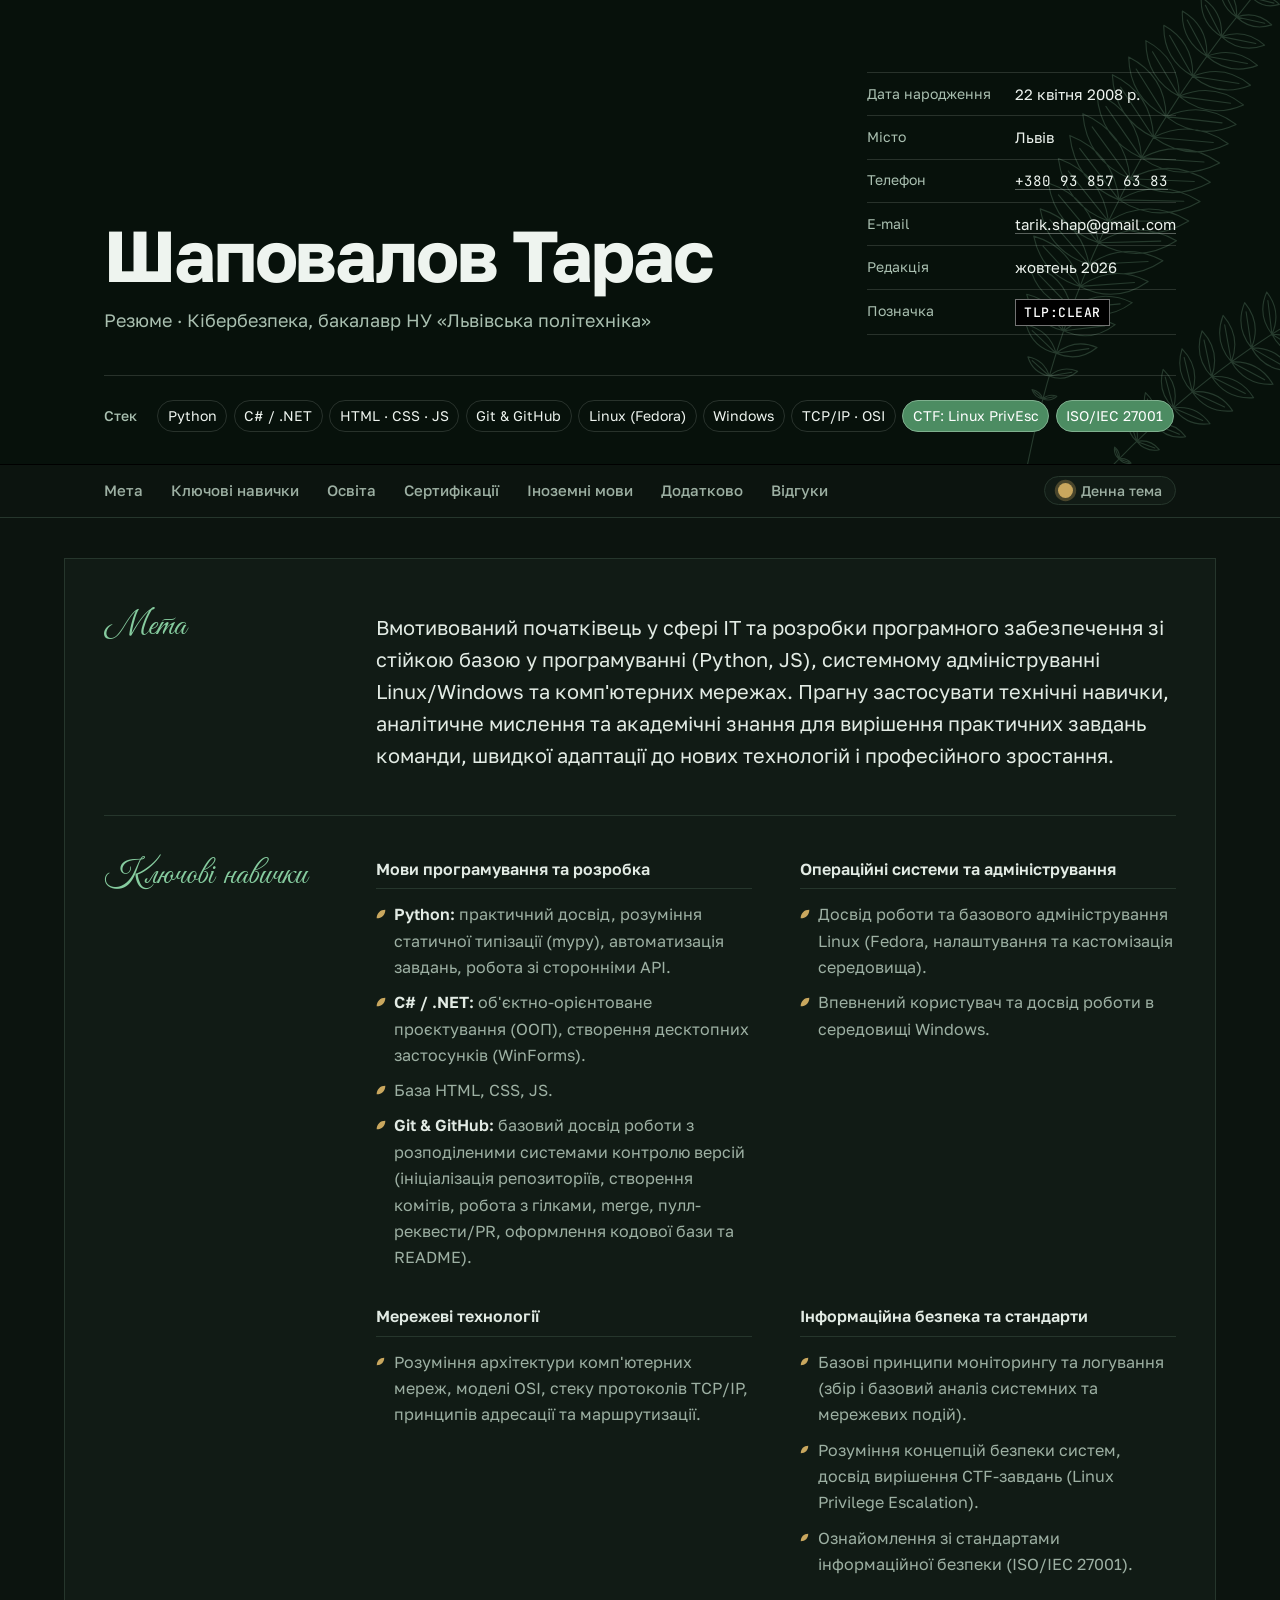
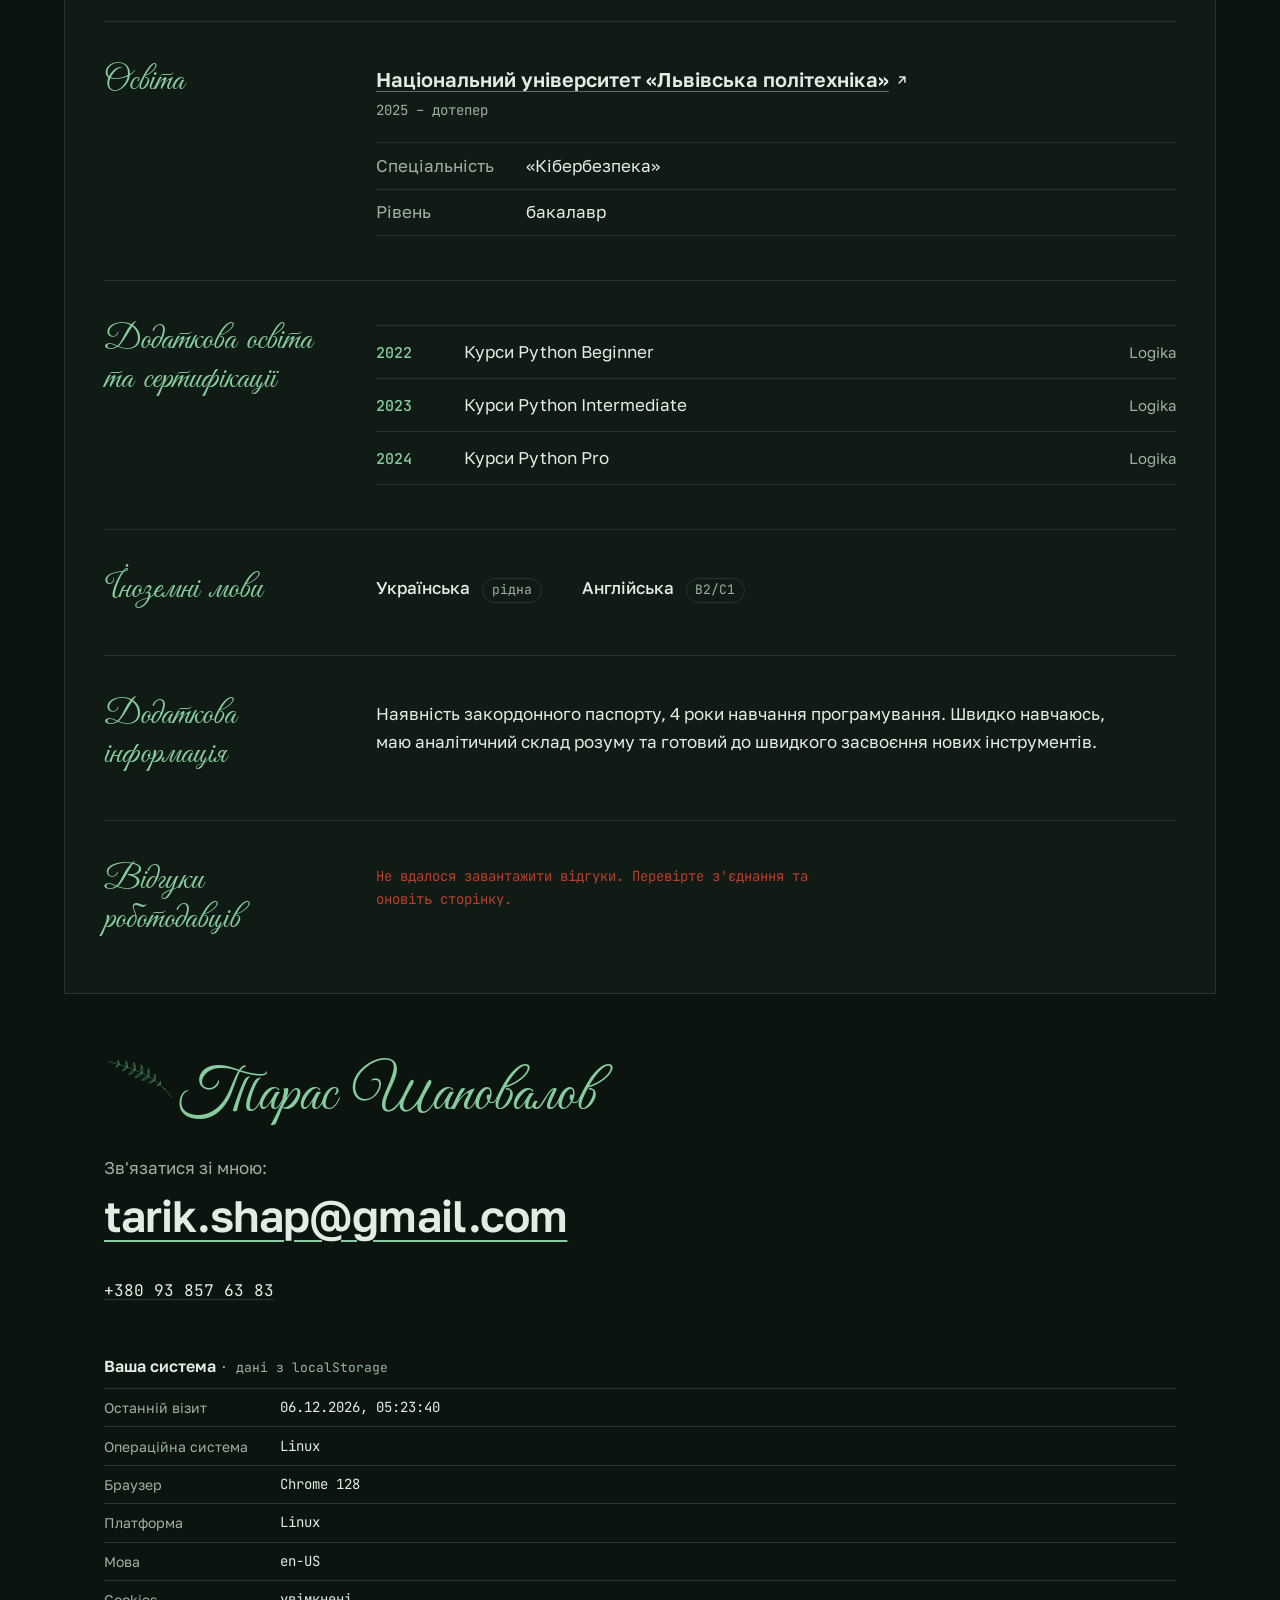
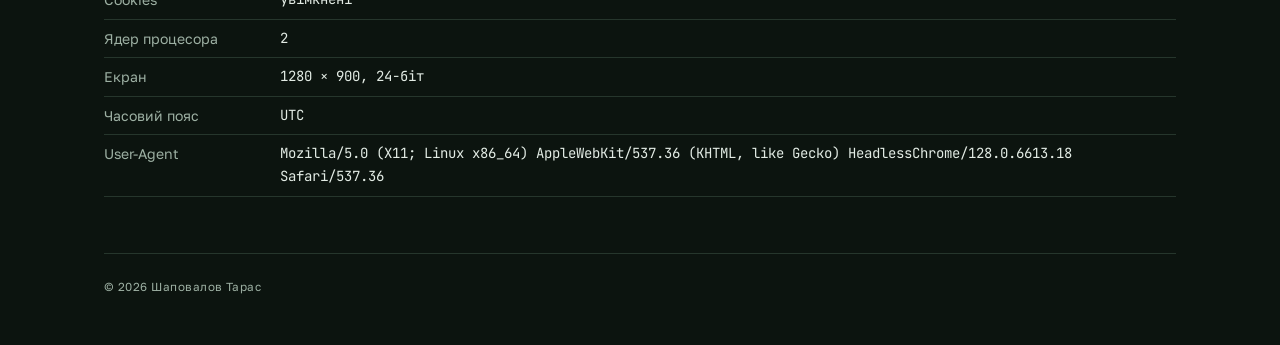
==== commit 7a3caf8e: "Виконання Лабораторної Роботи №4 Co-Authored-By: Claude Opus 5.5 <noreply@anthropic.com>" ====
--- a/index.html
+++ b/index.html
@@ -14,6 +14,10 @@
 
     <!-- Зовнішній спосіб: основна частина правил -->
     <link rel="stylesheet" href="styles.css">
+
+    <!-- Лабораторна №4: скрипт підключено в head без defer, щоб тема
+         встановилась до першого малювання сторінки (без «спалаху») -->
+    <script src="script.js"></script>
 
     <!-- Внутрішній спосіб: стилі лише для друку -->
     <style>
@@ -93,6 +97,13 @@
             <li><a href="#certifications">Сертифікації</a></li>
             <li><a href="#languages">Іноземні мови</a></li>
             <li><a href="#additional">Додатково</a></li>
+            <li><a href="#reviews">Відгуки</a></li>
+            <li class="toc__theme">
+                <button class="theme-toggle" id="theme-toggle" type="button" aria-pressed="false">
+                    <span class="theme-toggle__icon" aria-hidden="true"></span>
+                    <span class="theme-toggle__label">Нічна тема</span>
+                </button>
+            </li>
         </ul>
     </nav>
 
@@ -223,6 +234,15 @@
                 </p>
             </div>
         </section>
+
+        <section id="reviews" class="row">
+            <h2>Відгуки роботодавців</h2>
+            <div class="row__body">
+                <!-- Наповнюється з JSONPlaceholder у script.js -->
+                <p class="reviews__status" id="reviews-status" role="status">Завантаження відгуків…</p>
+                <ol class="reviews" id="reviews-list"></ol>
+            </div>
+        </section>
     </main>
 
     <footer class="closing">
@@ -231,9 +251,46 @@
             <p class="closing__lead">Зв'язатися зі мною:</p>
             <a class="contact-link contact-link--vine" href="mailto:tarik.shap@gmail.com">tarik.shap@gmail.com<svg class="vine" viewBox="0 0 462 44" aria-hidden="true" focusable="false"><path class="vine__stem" pathLength="1" d="M2.0 17.0 L8.0 18.0 L14.0 18.4 L20.0 18.1 L26.0 17.1 L32.0 15.5 L38.0 13.8 L44.0 12.0 L50.0 10.6 L56.0 9.8 L62.0 9.6 L68.0 10.2 L74.0 11.4 L80.0 13.0 L86.0 14.8 L92.0 16.5 L98.0 17.7 L104.0 18.3 L110.0 18.3 L116.0 17.5 L122.0 16.1 L128.0 14.4 L134.0 12.6 L140.0 11.0 L146.0 10.0 L152.0 9.6 L158.0 9.9 L164.0 10.9 L170.0 12.5 L176.0 14.2 L182.0 16.0 L188.0 17.4 L194.0 18.2 L200.0 18.4 L206.0 17.8 L212.0 16.6 L218.0 15.0 L224.0 13.2 L230.0 11.5 L236.0 10.3 L242.0 9.7 L248.0 9.7 L254.0 10.5 L260.0 11.9 L266.0 13.6 L272.0 15.4 L278.0 17.0 L284.0 18.0 L290.0 18.4 L296.0 18.1 L302.0 17.1 L308.0 15.5 L314.0 13.8 L320.0 12.0 L326.0 10.6 L332.0 9.8 L338.0 9.6 L344.0 10.2 L350.0 11.4 L356.0 13.0 L362.0 14.8 L368.0 16.5 L374.0 17.7 L380.0 18.3 L386.0 18.3 L392.0 17.5 L398.0 16.1 L404.0 14.4 L410.0 12.6 L416.0 11.0 L422.0 10.0 L428.0 9.6 L434.0 9.9 L440.0 10.9 L446.0 12.5 L452.0 14.2"/><path class="vine__tendril" pathLength="1" d="M76.0 9.4 L76.9 9.2 L77.7 8.9 L78.4 8.6 L79.1 8.3 L79.7 7.9 L80.3 7.5 L80.8 7.0 L81.1 6.6 L81.4 6.1 L81.6 5.6 L81.8 5.1 L81.8 4.6 L81.8 4.2 L81.7 3.7 L81.5 3.3 L81.3 2.9 L81.0 2.5 L80.6 2.1 L80.3 1.8 L79.8 1.5 L79.4 1.3 L79.0 1.1 L78.5 0.9 L78.1 0.8 L77.6 0.7 L77.2 0.6 L76.8 0.6 L76.4 0.6 L76.1 0.6 L75.7 0.7 L75.5 0.7 L75.3 0.8 L75.1 0.9 L75.0 1.0 L74.9 1.0 L74.8 1.1 L74.8 1.2 L74.9 1.3 L75.0 1.3"/><path class="vine__tendril" pathLength="1" d="M190.0 16.8 L190.9 17.0 L191.7 17.2 L192.4 17.5 L193.1 17.9 L193.7 18.3 L194.3 18.7 L194.8 19.2 L195.1 19.6 L195.4 20.1 L195.6 20.6 L195.8 21.1 L195.8 21.6 L195.8 22.0 L195.7 22.5 L195.5 22.9 L195.3 23.3 L195.0 23.7 L194.6 24.1 L194.3 24.4 L193.8 24.6 L193.4 24.9 L193.0 25.1 L192.5 25.3 L192.1 25.4 L191.6 25.5 L191.2 25.6 L190.8 25.6 L190.4 25.6 L190.1 25.6 L189.7 25.5 L189.5 25.5 L189.3 25.4 L189.1 25.3 L189.0 25.2 L188.9 25.1 L188.8 25.0 L188.8 25.0 L188.9 24.9 L189.0 24.8"/><path class="vine__tendril" pathLength="1" d="M304.0 17.3 L304.9 17.1 L305.7 16.8 L306.4 16.5 L307.1 16.1 L307.7 15.7 L308.3 15.3 L308.8 14.9 L309.1 14.4 L309.4 13.9 L309.6 13.4 L309.8 13.0 L309.8 12.5 L309.8 12.0 L309.7 11.6 L309.5 11.1 L309.3 10.7 L309.0 10.3 L308.6 10.0 L308.3 9.7 L307.8 9.4 L307.4 9.1 L307.0 8.9 L306.5 8.8 L306.1 8.6 L305.6 8.5 L305.2 8.5 L304.8 8.4 L304.4 8.4 L304.1 8.5 L303.7 8.5 L303.5 8.6 L303.3 8.6 L303.1 8.7 L303.0 8.8 L302.9 8.9 L302.8 9.0 L302.8 9.1 L302.9 9.1 L303.0 9.2"/><path class="vine__tendril" pathLength="1" d="M418.0 13.4 L418.9 13.6 L419.7 13.9 L420.4 14.2 L421.1 14.5 L421.7 14.9 L422.3 15.3 L422.8 15.8 L423.1 16.2 L423.4 16.7 L423.6 17.2 L423.8 17.7 L423.8 18.2 L423.8 18.6 L423.7 19.1 L423.5 19.5 L423.3 19.9 L423.0 20.3 L422.6 20.7 L422.3 21.0 L421.8 21.3 L421.4 21.5 L421.0 21.7 L420.5 21.9 L420.1 22.0 L419.6 22.1 L419.2 22.2 L418.8 22.2 L418.4 22.2 L418.1 22.2 L417.7 22.1 L417.5 22.1 L417.3 22.0 L417.1 21.9 L417.0 21.8 L416.9 21.8 L416.8 21.7 L416.8 21.6 L416.9 21.5 L417.0 21.5"/><path class="vine__leaf vine__leaf--up" d="M30.0 16.1Q41.1 15.5 42.4 4.5Q31.4 5.1 30.0 16.1Z"/><path class="vine__leaf vine__leaf--down" d="M68.0 10.2Q69.4 21.2 80.4 21.8Q79.1 10.8 68.0 10.2Z"/><path class="vine__leaf vine__leaf--up" d="M106.0 18.4Q117.1 17.8 118.4 6.8Q107.4 7.4 106.0 18.4Z"/><path class="vine__leaf vine__leaf--down" d="M144.0 10.3Q145.4 21.3 156.4 21.9Q155.1 10.8 144.0 10.3Z"/><path class="vine__leaf vine__leaf--up" d="M182.0 16.0Q193.1 15.4 194.4 4.4Q183.4 4.9 182.0 16.0Z"/><path class="vine__leaf vine__leaf--down" d="M220.0 14.4Q221.4 25.4 232.4 26.0Q231.1 14.9 220.0 14.4Z"/><path class="vine__leaf vine__leaf--up" d="M258.0 11.4Q269.1 10.8 270.4 -0.2Q259.4 0.4 258.0 11.4Z"/><path class="vine__leaf vine__leaf--down" d="M296.0 18.1Q297.4 29.1 308.4 29.6Q307.1 18.6 296.0 18.1Z"/><path class="vine__leaf vine__leaf--up" d="M334.0 9.7Q345.1 9.1 346.4 -1.9Q335.4 -1.4 334.0 9.7Z"/><path class="vine__leaf vine__leaf--down" d="M372.0 17.4Q373.4 28.4 384.4 29.0Q383.1 17.9 372.0 17.4Z"/><path class="vine__leaf vine__leaf--up" d="M410.0 12.6Q417.2 12.2 418.0 5.1Q410.9 5.5 410.0 12.6Z"/></svg></a>
             <a class="contact-link contact-link--quiet" href="tel:+380938576383">+380 93 857 63 83</a>
+
+            <!-- Вміст localStorage виводиться сюди зі script.js -->
+            <section class="sysinfo" aria-labelledby="sysinfo-title">
+                <h2 class="sysinfo__title" id="sysinfo-title">Ваша система <span>· дані з localStorage</span></h2>
+                <dl class="sysinfo__list" id="sysinfo-list"></dl>
+            </section>
+
             <!-- Вбудований (inline) спосіб підключення стилів -->
             <p class="closing__copy"><small style="letter-spacing: 0.04em;">&copy; 2026 Шаповалов Тарас</small></p>
         </div>
     </footer>
+
+    <!-- Форма зворотного зв'язку: відкривається через 1 хвилину на сайті -->
+    <dialog class="feedback" id="feedback" aria-labelledby="feedback-title">
+        <div class="feedback__head">
+            <h2 class="feedback__title" id="feedback-title">Напишіть мені</h2>
+            <button class="feedback__close" id="feedback-close" type="button" aria-label="Закрити форму">&times;</button>
+        </div>
+        <p class="feedback__lead">Маєте пропозицію чи питання? Лист прийде мені на пошту.</p>
+
+        <!-- Дані форми надсилає на пошту сервіс Formspree -->
+        <form class="feedback__form" action="https://formspree.io/f/mkjjnwvb" method="POST">
+            <label class="field">
+                <span class="field__label">Ім'я</span>
+                <input class="field__input" type="text" name="name" autocomplete="name" required>
+            </label>
+            <label class="field">
+                <span class="field__label">Email</span>
+                <input class="field__input" type="email" name="email" autocomplete="email" required>
+            </label>
+            <label class="field">
+                <span class="field__label">Номер телефону</span>
+                <input class="field__input" type="tel" name="phone" autocomplete="tel" placeholder="+380 __ ___ __ __">
+            </label>
+            <label class="field">
+                <span class="field__label">Повідомлення</span>
+                <textarea class="field__input" name="message" rows="5" required></textarea>
+            </label>
+            <button class="feedback__submit" type="submit">Надіслати</button>
+        </form>
+    </dialog>
 </body>
 </html>
--- a/styles.css
+++ b/styles.css
@@ -13,7 +13,8 @@
      7. Вміст розділів
      8. Підвал і контакти
      9. Стани взаємодії та поверхні браузера
-    10. Адаптивність (медіазапити)
+    10. Лабораторна №4: тема, відгуки, системна інформація, модальне вікно
+    11. Адаптивність (медіазапити)
    ========================================================= */
 
 
@@ -50,6 +51,30 @@
 
     --ease-out: cubic-bezier(0.23, 1, 0.32, 1);
     --ease-grow: cubic-bezier(0.34, 1.45, 0.64, 1);
+
+    color-scheme: light;
+}
+
+/* Нічна тема (лаб. №4): ті самі токени, перевизначені для темного фону.
+   Атрибут data-theme на <html> ставить script.js */
+:root[data-theme="dark"] {
+    --paper: #0c140f;
+    --sheet: #111b15;
+    --ink: #e2ebe4;
+    --ink-2: #9db0a3;
+    --rule: #26362c;
+    --accent: #86cc9f;
+    --accent-2: #4c8c62;
+    --brass: #c9a75e;
+    --accent-ink: #b4e5c4;
+    --accent-wash: #1a2c20;
+
+    --mast: #07110b;
+    --mast-rule: rgba(238, 244, 239, 0.14);
+
+    --grain: none;
+
+    color-scheme: dark;
 }
 
 
@@ -910,7 +935,337 @@
     }
 }
 
-/* ---------- 10. Адаптивність ---------- */
+/* ---------- 10. Лабораторна №4: JS-функціональність ---------- */
+
+/* Плавна зміна кольорів при перемиканні теми */
+body,
+.toc,
+.sheet,
+.row,
+.review {
+    transition: background-color 250ms ease, border-color 250ms ease, color 250ms ease;
+}
+
+:root[data-theme="dark"] ::selection {
+    color: var(--paper);
+}
+
+:root[data-theme="dark"] {
+    scrollbar-color: #3a4d41 var(--paper);
+}
+
+/* Перемикач теми — праворуч у sticky-змісті; лишається видимим,
+   навіть коли пункти змісту не вміщаються і гортаються вбік */
+.toc__theme {
+    position: sticky;
+    right: 0;
+    display: flex;
+    align-items: center;
+    margin-left: auto;
+    padding-left: 1.25rem;
+    background: linear-gradient(to right, transparent, var(--paper) 1.25rem);
+}
+
+.theme-toggle {
+    display: inline-flex;
+    align-items: center;
+    gap: 0.5rem;
+    padding: 0.35rem 0.8rem;
+    border: 1px solid var(--rule);
+    border-radius: 999px;
+    background: var(--sheet);
+    color: var(--ink-2);
+    font: 500 0.875rem/1 var(--font-text);
+    white-space: nowrap;
+    cursor: pointer;
+    transition: color 150ms ease, border-color 150ms ease, transform 160ms var(--ease-out);
+}
+
+/* Іконка: місяць у денній темі, сонце — у нічній */
+.theme-toggle__icon {
+    width: 0.95rem;
+    height: 0.95rem;
+    border-radius: 50%;
+    box-shadow: inset -0.3rem -0.15rem 0 0 var(--accent);
+    transition: box-shadow 250ms var(--ease-out), background-color 250ms ease;
+}
+
+:root[data-theme="dark"] .theme-toggle__icon {
+    background: var(--brass);
+    box-shadow: 0 0 0 0.2rem color-mix(in srgb, var(--brass) 30%, transparent);
+}
+
+.theme-toggle:focus-visible {
+    outline: 2px solid var(--accent);
+    outline-offset: 2px;
+}
+
+.theme-toggle:active {
+    transform: scale(0.96);
+}
+
+/* Відгуки роботодавців */
+.reviews__status {
+    color: var(--ink-2);
+    font-family: var(--font-data);
+    font-size: 0.875rem;
+}
+
+.reviews__status.is-error {
+    color: #b3412e;
+}
+
+.reviews {
+    display: grid;
+    gap: 1rem;
+    margin-top: 1.25rem;
+}
+
+.review {
+    padding: 1.25rem 1.4rem;
+    border: 1px solid var(--rule);
+    border-left: 3px solid var(--accent-2);
+    background: var(--paper);
+}
+
+.review__body {
+    margin: 0;
+    color: var(--ink);
+    font-size: 1rem;
+    white-space: pre-line;
+}
+
+.review__body::first-letter {
+    text-transform: uppercase;
+}
+
+.review__author {
+    display: flex;
+    flex-wrap: wrap;
+    align-items: baseline;
+    gap: 0.25rem 0.9rem;
+    margin-top: 0.85rem;
+    padding-top: 0.75rem;
+    border-top: 1px solid var(--rule);
+    font-size: 0.9375rem;
+}
+
+.review__author strong {
+    color: var(--accent);
+}
+
+.review__author strong::first-letter {
+    text-transform: uppercase;
+}
+
+.review__author a {
+    color: var(--ink-2);
+    font-family: var(--font-data);
+    font-size: 0.8125rem;
+}
+
+/* Системна інформація з localStorage у підвалі */
+.sysinfo {
+    align-self: stretch;
+    margin-top: 3rem;
+}
+
+.sysinfo__title {
+    color: var(--ink);
+    font-size: 1rem;
+    font-weight: 600;
+}
+
+.sysinfo__title span {
+    color: var(--ink-2);
+    font-family: var(--font-data);
+    font-size: 0.8125rem;
+    font-weight: 400;
+}
+
+.sysinfo__list {
+    display: grid;
+    grid-template-columns: max-content minmax(0, 1fr);
+    margin-top: 0.75rem;
+    border-top: 1px solid var(--rule);
+    font-size: 0.875rem;
+}
+
+.sysinfo__list dt,
+.sysinfo__list dd {
+    padding: 0.45rem 0;
+    border-bottom: 1px solid var(--rule);
+}
+
+.sysinfo__list dt {
+    padding-right: 2rem;
+    color: var(--ink-2);
+}
+
+.sysinfo__list dd {
+    font-family: var(--font-data);
+    overflow-wrap: anywhere;
+}
+
+/* Модальне вікно зворотного зв'язку */
+.feedback {
+    width: min(32rem, calc(100% - 2rem));
+    max-height: calc(100dvh - 2rem);
+    padding: 1.75rem;
+    border: 1px solid var(--rule);
+    border-top: 4px solid var(--accent-2);
+    background: var(--sheet);
+    color: var(--ink);
+}
+
+.feedback::backdrop {
+    background: rgba(7, 17, 11, 0.6);
+    backdrop-filter: blur(2px);
+}
+
+.feedback[open] {
+    animation: feedback-in 260ms var(--ease-out);
+}
+
+@keyframes feedback-in {
+    from {
+        opacity: 0;
+        transform: translateY(12px) scale(0.98);
+    }
+}
+
+.feedback__head {
+    display: flex;
+    align-items: flex-start;
+    justify-content: space-between;
+    gap: 1rem;
+}
+
+.feedback__title {
+    color: var(--accent);
+    font-family: var(--font-script);
+    font-size: 2.25rem;
+    font-weight: 400;
+}
+
+.feedback__close {
+    flex: none;
+    width: 2.25rem;
+    height: 2.25rem;
+    border: 1px solid var(--rule);
+    border-radius: 50%;
+    background: transparent;
+    color: var(--ink-2);
+    font-size: 1.4rem;
+    line-height: 1;
+    cursor: pointer;
+}
+
+.feedback__lead {
+    margin-top: 0.5rem;
+    color: var(--ink-2);
+    font-size: 0.9375rem;
+}
+
+.feedback__form {
+    display: grid;
+    gap: 1rem;
+    margin-top: 1.5rem;
+}
+
+.field {
+    display: grid;
+    gap: 0.35rem;
+}
+
+.field__label {
+    color: var(--ink-2);
+    font-size: 0.875rem;
+    font-weight: 500;
+}
+
+.field__input {
+    width: 100%;
+    padding: 0.6rem 0.75rem;
+    border: 1px solid var(--rule);
+    border-radius: 4px;
+    background: var(--paper);
+    color: var(--ink);
+    font: inherit;
+    font-size: 1rem;
+    transition: border-color 150ms ease, box-shadow 150ms ease;
+}
+
+textarea.field__input {
+    resize: vertical;
+}
+
+.field__input:focus {
+    outline: none;
+    border-color: var(--accent-2);
+    box-shadow: 0 0 0 3px color-mix(in srgb, var(--accent-2) 25%, transparent);
+}
+
+.feedback__submit {
+    justify-self: start;
+    padding: 0.7rem 1.6rem;
+    border: 0;
+    border-radius: 999px;
+    background: var(--accent-2);
+    color: #fff;
+    font: 600 1rem/1 var(--font-text);
+    cursor: pointer;
+    transition: background-color 150ms ease, transform 160ms var(--ease-out);
+}
+
+.feedback__close:focus-visible,
+.feedback__submit:focus-visible {
+    outline: 2px solid var(--accent);
+    outline-offset: 2px;
+}
+
+.feedback__submit:active {
+    transform: scale(0.97);
+}
+
+@media (hover: hover) and (pointer: fine) {
+    .theme-toggle:hover {
+        border-color: var(--accent-2);
+        color: var(--ink);
+    }
+
+    .feedback__close:hover {
+        border-color: var(--ink-2);
+        color: var(--ink);
+    }
+
+    .feedback__submit:hover {
+        background: var(--accent);
+        color: var(--sheet);
+    }
+}
+
+@media (prefers-reduced-motion: reduce) {
+    .feedback[open] {
+        animation: none;
+    }
+
+    .theme-toggle:active,
+    .feedback__submit:active {
+        transform: none;
+    }
+}
+
+@media print {
+    .theme-toggle,
+    .feedback,
+    .sysinfo {
+        display: none;
+    }
+}
+
+
+/* ---------- 11. Адаптивність ---------- */
 
 /* Планшети: шапка в одну колонку */
 @media (max-width: 60rem) {
@@ -981,7 +1336,28 @@
 
     .toc ul {
         gap: 1.25rem;
-        -webkit-mask-image: linear-gradient(to right, #000 85%, transparent);
-        mask-image: linear-gradient(to right, #000 85%, transparent);
-    }
-}
+    }
+
+    /* На вузьких екранах перемикач — лише іконка */
+    .theme-toggle__label {
+        position: absolute;
+        width: 1px;
+        height: 1px;
+        overflow: hidden;
+        clip-path: inset(50%);
+        white-space: nowrap;
+    }
+
+    .theme-toggle {
+        padding: 0.45rem;
+    }
+
+    .sysinfo__list {
+        grid-template-columns: minmax(0, 1fr);
+    }
+
+    .sysinfo__list dt {
+        padding-bottom: 0;
+        border-bottom: 0;
+    }
+}
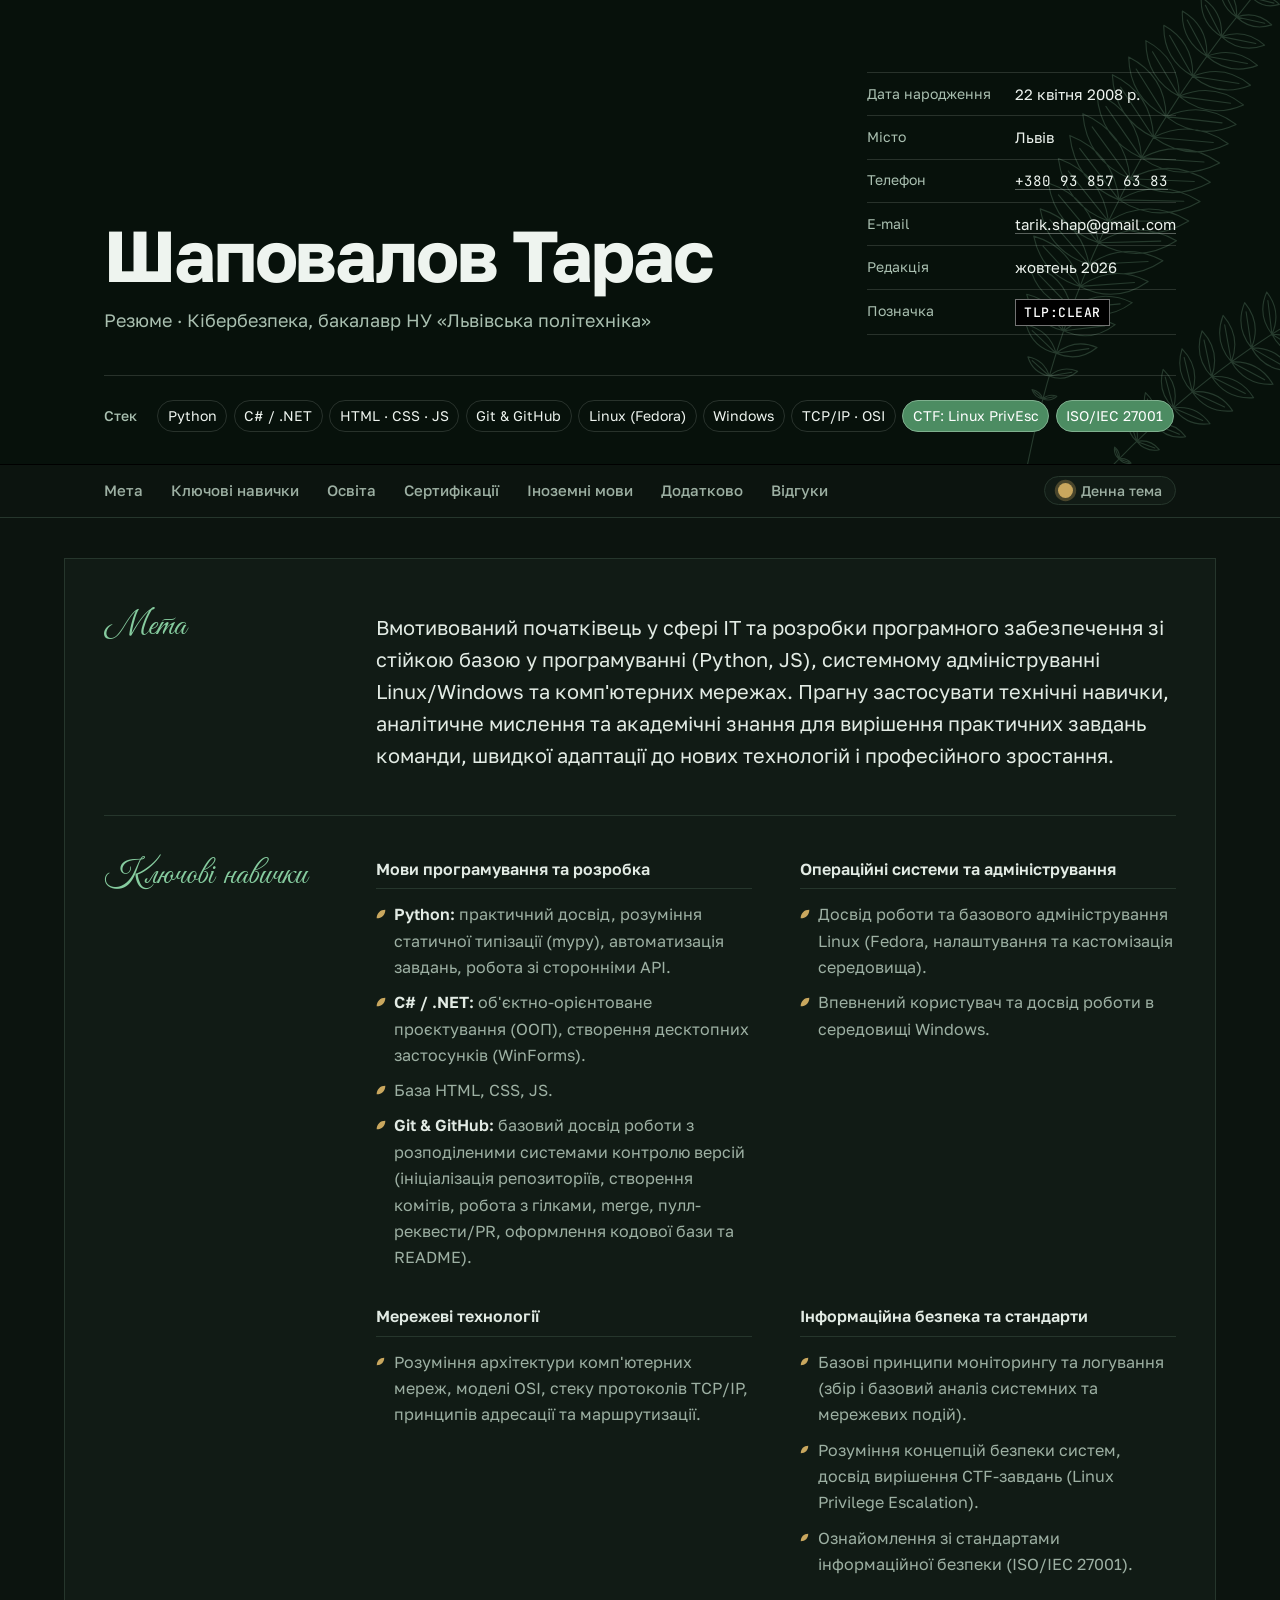
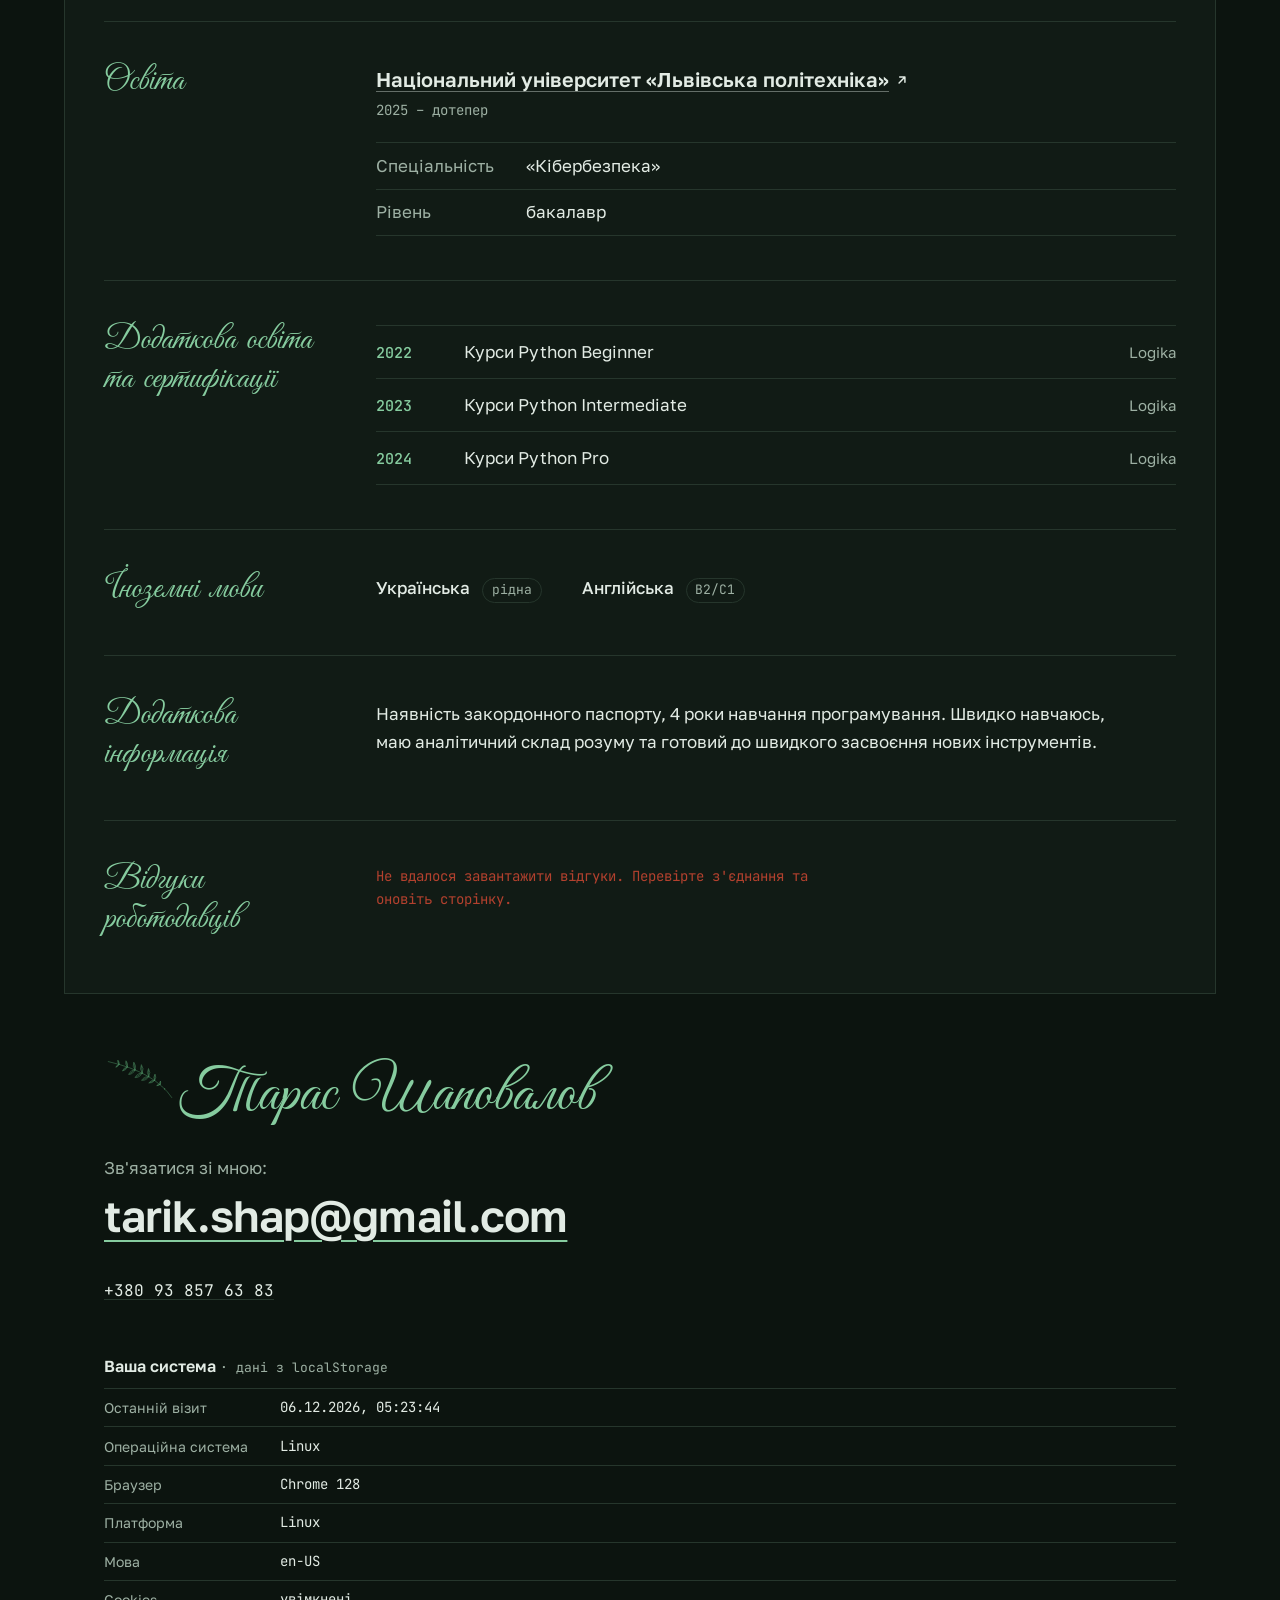
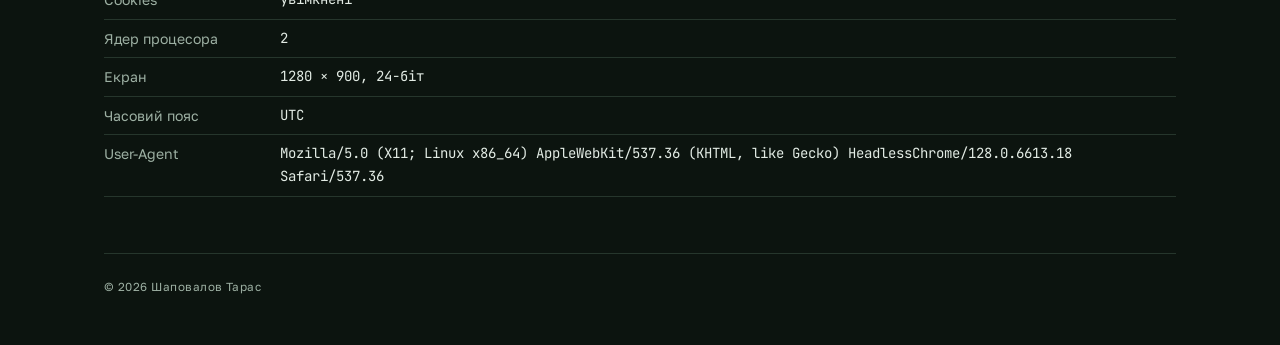
==== commit 8b9d4d68: "Підготовка до Лабораторної Роботи №5: оновлення CV та React-застосунку Co-Authored-By: Claude Sonnet" ====
--- a/index.html
+++ b/index.html
@@ -1,296 +1,296 @@
-<!DOCTYPE html>
-<html lang="uk">
-<head>
-    <meta charset="UTF-8">
-    <meta name="viewport" content="width=device-width, initial-scale=1.0">
-    <meta name="description" content="Резюме Тараса Шаповалова — початківця у сфері IT та розробки програмного забезпечення">
-    <meta name="author" content="Шаповалов Тарас">
-    <meta name="theme-color" content="#10261A">
-    <title>Резюме — Шаповалов Тарас</title>
-
-    <link rel="preconnect" href="https://fonts.googleapis.com">
-    <link rel="preconnect" href="https://fonts.gstatic.com" crossorigin>
-    <link rel="stylesheet" href="https://fonts.googleapis.com/css2?family=Golos+Text:wght@400;500;600;700&family=Great+Vibes&family=JetBrains+Mono:wght@400;500&display=swap">
-
-    <!-- Зовнішній спосіб: основна частина правил -->
-    <link rel="stylesheet" href="styles.css">
-
-    <!-- Лабораторна №4: скрипт підключено в head без defer, щоб тема
-         встановилась до першого малювання сторінки (без «спалаху») -->
-    <script src="script.js"></script>
-
-    <!-- Внутрішній спосіб: стилі лише для друку -->
-    <style>
-        @media print {
-            body { background: #fff; }
-            .masthead { background: #fff; color: #000; border-bottom: 2px solid #000; }
-            .masthead a, .meta dt, .identity__role, .stack li { color: #000; }
-            .meta dt, .meta dd, .stack, .stack li { border-color: #999; }
-            .stack li[data-group="sec"] { background: none; color: #000; border: 2px solid #000; }
-            .tlp { background: none; color: #000; border-color: #000; }
-            .toc, .masthead__fern { display: none; }
-            .row { break-inside: avoid; }
-            a[href^="http"]::after { display: none; }
-        }
-    </style>
-</head>
-<body>
-    <header class="masthead" id="top">
-        <svg class="masthead__fern" aria-hidden="true" focusable="false" xmlns="http://www.w3.org/2000/svg" viewBox="0 0 460 620" fill="none" stroke="currentColor" stroke-width="1.1" stroke-linecap="round" stroke-linejoin="round"><path d="M70.0 620.0Q110.0 300.0 330.0 50.0M81.9 545.8Q81.9 545.8 81.9 545.8Q81.9 545.8 81.9 545.8M81.9 545.8L81.9 545.8M81.9 545.8Q81.9 545.8 81.9 545.8Q81.9 545.8 81.9 545.8M81.9 545.8L81.9 545.8M86.7 522.5Q86.7 522.5 86.7 522.5Q86.7 522.5 86.7 522.5M86.7 522.5L86.7 522.5M86.7 522.5Q86.7 522.5 86.7 522.5Q86.7 522.5 86.7 522.5M86.7 522.5L86.7 522.5M92.1 499.4Q92.1 499.4 92.1 499.4Q92.1 499.4 92.1 499.4M92.1 499.4L92.1 499.4M92.1 499.4Q92.1 499.4 92.1 499.4Q92.1 499.4 92.1 499.4M92.1 499.4L92.1 499.4M97.9 476.5Q105.7 479.4 111.8 473.9Q104.1 471.0 97.9 476.5M97.9 476.5L109.1 474.4M97.9 476.5Q95.3 468.7 87.2 467.3Q89.8 475.1 97.9 476.5M97.9 476.5L89.3 469.1M104.3 453.8Q119.7 459.9 132.4 449.1Q116.9 443.0 104.3 453.8M104.3 453.8L126.8 450.1M104.3 453.8Q99.4 437.9 83.1 434.7Q88.0 450.6 104.3 453.8M104.3 453.8L87.4 438.5M111.1 431.3Q133.1 440.5 151.6 425.5Q129.6 416.3 111.1 431.3M111.1 431.3L143.5 426.7M111.1 431.3Q104.7 408.4 81.5 403.2Q87.9 426.2 111.1 431.3M111.1 431.3L87.4 408.9M118.5 409.0Q145.9 421.3 169.6 402.9Q142.2 390.6 118.5 409.0M118.5 409.0L159.4 404.1M118.5 409.0Q111.1 379.9 81.9 372.8Q89.4 401.9 118.5 409.0M118.5 409.0L89.3 380.0M126.4 386.9Q158.2 402.1 186.5 381.1Q154.7 366.0 126.4 386.9M126.4 386.9L174.5 382.3M126.4 386.9Q118.5 352.6 84.5 343.4Q92.4 377.7 126.4 386.9M126.4 386.9L92.8 352.1M134.8 365.0Q170.0 382.8 202.3 360.1Q167.1 342.3 134.8 365.0M134.8 365.0L188.8 361.1M134.8 365.0Q126.8 326.3 88.9 315.2Q96.9 353.8 134.8 365.0M134.8 365.0L98.1 325.1M143.7 343.3Q181.4 363.4 216.9 339.6Q179.2 319.5 143.7 343.3M143.7 343.3L202.2 340.4M143.7 343.3Q136.0 301.2 95.3 288.2Q103.0 330.3 143.7 343.3M143.7 343.3L105.0 299.2M153.1 321.8Q192.3 343.9 230.3 319.7Q191.1 297.6 153.1 321.8M153.1 321.8L214.8 320.1M153.1 321.8Q146.0 277.3 103.4 262.6Q110.5 307.1 153.1 321.8M153.1 321.8L113.4 274.4M163.0 300.5Q202.8 324.2 242.5 300.2Q202.7 276.4 163.0 300.5M163.0 300.5L226.6 300.2M163.0 300.5Q156.8 254.5 113.3 238.3Q119.5 284.3 163.0 300.5M163.0 300.5L123.2 250.7M173.4 279.3Q213.1 304.2 253.7 280.9Q214.0 256.0 173.4 279.3M173.4 279.3L237.6 280.6M173.4 279.3Q168.2 232.8 124.6 215.4Q129.8 262.0 173.4 279.3M173.4 279.3L134.4 228.2M184.3 258.4Q223.1 284.0 263.9 261.8Q225.1 236.2 184.3 258.4M184.3 258.4L248.0 261.1M184.3 258.4Q180.2 212.2 137.5 194.0Q141.5 240.3 184.3 258.4M184.3 258.4L146.8 206.9M195.7 237.7Q232.9 263.4 273.1 242.7Q235.9 217.0 195.7 237.7M195.7 237.7L257.6 241.7M195.7 237.7Q192.8 192.6 151.5 173.9Q154.5 219.1 195.7 237.7M195.7 237.7L160.4 186.7M207.6 217.2Q242.7 242.6 281.6 223.7Q246.5 198.2 207.6 217.2M207.6 217.2L266.8 222.4M207.6 217.2Q205.8 173.9 166.8 155.2Q168.6 198.5 207.6 217.2M207.6 217.2L174.9 167.6M220.1 196.8Q252.4 221.5 289.4 204.5Q257.0 179.9 220.1 196.8M220.1 196.8L275.5 203.0M220.1 196.8Q219.2 156.2 183.0 137.8Q183.8 178.4 220.1 196.8M220.1 196.8L190.4 149.6M233.0 176.7Q262.3 200.1 296.7 185.2Q267.4 161.8 233.0 176.7M233.0 176.7L284.0 183.5M233.0 176.7Q233.1 139.2 200.0 121.5Q200.0 159.0 233.0 176.7M233.0 176.7L206.6 132.6M246.5 156.8Q272.4 178.4 303.7 165.7Q277.8 144.0 246.5 156.8M246.5 156.8L292.3 163.9M246.5 156.8Q247.3 123.0 217.8 106.3Q217.0 140.1 246.5 156.8M246.5 156.8L223.5 116.4M260.4 137.0Q282.8 156.6 310.6 146.0Q288.2 126.4 260.4 137.0M260.4 137.0L300.6 144.2M260.4 137.0Q261.8 107.3 236.2 92.1Q234.8 121.8 260.4 137.0M260.4 137.0L241.0 101.1M274.9 117.5Q293.7 134.6 317.6 126.0Q298.8 108.9 274.9 117.5M274.9 117.5L309.0 124.3M274.9 117.5Q276.6 92.1 255.0 78.7Q253.3 104.0 274.9 117.5M274.9 117.5L259.0 86.4M289.8 98.1Q305.0 112.5 324.7 105.9Q309.6 91.5 289.8 98.1M289.8 98.1L317.8 104.3M289.8 98.1Q291.7 77.4 274.2 65.9Q272.4 86.7 289.8 98.1M289.8 98.1L277.3 72.4M305.3 79.0Q316.8 90.4 332.3 85.6Q320.8 74.2 305.3 79.0M305.3 79.0L326.9 84.3M305.3 79.0Q307.1 62.9 293.7 53.7Q291.9 69.8 305.3 79.0M305.3 79.0L296.0 58.8"/><path d="M100.0 620.0Q240.0 440.0 440.0 350.0M139.3 572.6Q139.3 572.6 139.3 572.6Q139.3 572.6 139.3 572.6M139.3 572.6L139.3 572.6M139.3 572.6Q139.3 572.6 139.3 572.6Q139.3 572.6 139.3 572.6M139.3 572.6L139.3 572.6M156.1 554.0Q156.1 554.0 156.1 554.0Q156.1 554.0 156.1 554.0M156.1 554.0L156.1 554.0M156.1 554.0Q156.1 554.0 156.1 554.0Q156.1 554.0 156.1 554.0M156.1 554.0L156.1 554.0M173.4 536.0Q178.1 541.6 185.3 540.1Q180.5 534.5 173.4 536.0M173.4 536.0L182.9 539.3M173.4 536.0Q174.8 528.8 169.1 524.2Q167.7 531.4 173.4 536.0M173.4 536.0L170.0 526.5M191.0 518.6Q199.7 529.4 213.3 526.8Q204.6 516.0 191.0 518.6M191.0 518.6L208.9 525.2M191.0 518.6Q194.1 505.0 183.6 495.9Q180.5 509.5 191.0 518.6M191.0 518.6L185.0 500.5M209.0 501.7Q220.5 516.9 239.4 513.9Q227.8 498.7 209.0 501.7M209.0 501.7L233.3 511.4M209.0 501.7Q213.7 483.2 199.6 470.3Q194.9 488.8 209.0 501.7M209.0 501.7L201.5 476.6M227.4 485.4Q240.8 504.1 263.6 501.1Q250.2 482.4 227.4 485.4M227.4 485.4L256.3 497.9M227.4 485.4Q233.7 463.2 217.1 447.2Q210.8 469.4 227.4 485.4M227.4 485.4L219.2 454.9M246.1 469.6Q260.5 490.9 286.0 488.3Q271.7 467.0 246.1 469.6M246.1 469.6L278.0 484.5M246.1 469.6Q253.9 445.2 235.9 426.8Q228.2 451.3 246.1 469.6M246.1 469.6L237.9 435.4M265.3 454.5Q279.8 477.3 306.8 475.3Q292.2 452.4 265.3 454.5M265.3 454.5L298.5 471.1M265.3 454.5Q274.1 428.9 255.7 409.0Q246.9 434.6 265.3 454.5M265.3 454.5L257.6 418.1M284.8 439.9Q298.7 463.3 326.0 462.0Q312.0 438.6 284.8 439.9M284.8 439.9L317.7 457.6M284.8 439.9Q294.4 414.4 276.5 393.8Q266.8 419.4 284.8 439.9M284.8 439.9L278.1 403.1M304.7 425.9Q317.5 448.9 343.9 448.4Q331.0 425.3 304.7 425.9M304.7 425.9L336.1 443.9M304.7 425.9Q314.7 401.5 297.9 381.1Q287.9 405.5 304.7 425.9M304.7 425.9L299.3 390.1M324.9 412.4Q336.3 434.1 360.8 434.3Q349.5 412.6 324.9 412.4M324.9 412.4L353.7 429.9M324.9 412.4Q334.9 390.0 319.8 370.6Q309.9 393.1 324.9 412.4M324.9 412.4L320.9 379.0M345.6 399.5Q355.2 419.2 377.0 420.0Q367.5 400.3 345.6 399.5M345.6 399.5L370.7 415.9M345.6 399.5Q355.0 379.8 342.1 362.2Q332.6 381.9 345.6 399.5M345.6 399.5L342.8 369.6M366.6 387.2Q374.3 404.1 392.8 405.3Q385.2 388.4 366.6 387.2M366.6 387.2L387.6 401.7M366.6 387.2Q375.1 370.7 364.5 355.4Q356.1 371.9 366.6 387.2M366.6 387.2L365.0 361.8M388.1 375.4Q393.8 389.1 408.5 390.5Q402.8 376.8 388.1 375.4M388.1 375.4L404.4 387.5M388.1 375.4Q395.2 362.4 387.1 350.0Q380.0 363.0 388.1 375.4M388.1 375.4L387.3 355.1M409.8 364.2Q413.8 374.3 424.5 375.6Q420.6 365.5 409.8 364.2M409.8 364.2L421.6 373.4M409.8 364.2Q415.3 354.9 409.7 345.7Q404.2 355.0 409.8 364.2M409.8 364.2L409.7 349.4"/></svg>
-        <div class="masthead__inner">
-            <div class="identity">
-                <h1>Шаповалов Тарас</h1>
-                <p class="identity__role">Резюме · Кібербезпека, бакалавр НУ «Львівська політехніка»</p>
-            </div>
-
-            <address class="meta">
-                <dl>
-                    <div>
-                        <dt>Дата народження</dt>
-                        <dd><time datetime="2008-04-22">22 квітня 2008 р.</time></dd>
-                    </div>
-                    <div>
-                        <dt>Місто</dt>
-                        <dd>Львів</dd>
-                    </div>
-                    <div>
-                        <dt>Телефон</dt>
-                        <dd><a href="tel:+380938576383">+380 93 857 63 83</a></dd>
-                    </div>
-                    <div>
-                        <dt>E-mail</dt>
-                        <dd><a href="mailto:tarik.shap@gmail.com">tarik.shap@gmail.com</a></dd>
-                    </div>
-                    <div>
-                        <dt>Редакція</dt>
-                        <dd><time datetime="2026-10">жовтень 2026</time></dd>
-                    </div>
-                    <div>
-                        <dt>Позначка</dt>
-                        <dd><span class="tlp" title="Traffic Light Protocol: інформацію можна поширювати вільно">TLP:CLEAR</span></dd>
-                    </div>
-                </dl>
-            </address>
-
-            <div class="stack" aria-labelledby="stack-title">
-                <h2 class="stack__title" id="stack-title">Стек</h2>
-                <ul>
-                    <li data-group="code">Python</li>
-                    <li data-group="code">C# / .NET</li>
-                    <li data-group="code">HTML · CSS · JS</li>
-                    <li data-group="code">Git &amp; GitHub</li>
-                    <li data-group="ops">Linux (Fedora)</li>
-                    <li data-group="ops">Windows</li>
-                    <li data-group="net">TCP/IP · OSI</li>
-                    <li data-group="sec">CTF: Linux PrivEsc</li>
-                    <li data-group="sec">ISO/IEC 27001</li>
-                </ul>
-            </div>
-        </div>
-    </header>
-
-    <nav class="toc" aria-label="Зміст">
-        <ul>
-            <li><a href="#objective">Мета</a></li>
-            <li><a href="#skills">Ключові навички</a></li>
-            <li><a href="#education">Освіта</a></li>
-            <li><a href="#certifications">Сертифікації</a></li>
-            <li><a href="#languages">Іноземні мови</a></li>
-            <li><a href="#additional">Додатково</a></li>
-            <li><a href="#reviews">Відгуки</a></li>
-            <li class="toc__theme">
-                <button class="theme-toggle" id="theme-toggle" type="button" aria-pressed="false">
-                    <span class="theme-toggle__icon" aria-hidden="true"></span>
-                    <span class="theme-toggle__label">Нічна тема</span>
-                </button>
-            </li>
-        </ul>
-    </nav>
-
-    <main class="sheet">
-        <section id="objective" class="row">
-            <h2>Мета</h2>
-            <div class="row__body">
-                <p>
-                    Вмотивований початківець у сфері IT та розробки програмного забезпечення зі стійкою базою
-                    у програмуванні (Python, JS), системному адмініструванні Linux/Windows та комп'ютерних мережах.
-                    Прагну застосувати технічні навички, аналітичне мислення та академічні знання для вирішення
-                    практичних завдань команди, швидкої адаптації до нових технологій і професійного зростання.
-                </p>
-            </div>
-        </section>
-
-        <section id="skills" class="row">
-            <h2>Ключові навички</h2>
-
-            <div class="row__body skills">
-                <section class="skill-group">
-                    <h3>Мови програмування та розробка</h3>
-                    <ul>
-                        <li>
-                            <strong>Python:</strong> практичний досвід, розуміння статичної типізації (mypy),
-                            автоматизація завдань, робота зі сторонніми API.
-                        </li>
-                        <li>
-                            <strong>C# / .NET:</strong> об'єктно-орієнтоване проєктування (ООП), створення
-                            десктопних застосунків (WinForms).
-                        </li>
-                        <li>База HTML, CSS, JS.</li>
-                        <li>
-                            <strong>Git &amp; GitHub:</strong> базовий досвід роботи з розподіленими системами
-                            контролю версій (ініціалізація репозиторіїв, створення комітів, робота з гілками, merge,
-                            пулл-реквести/PR, оформлення кодової бази та README).
-                        </li>
-                    </ul>
-                </section>
-
-                <section class="skill-group">
-                    <h3>Операційні системи та адміністрування</h3>
-                    <ul>
-                        <li>
-                            Досвід роботи та базового адміністрування Linux (Fedora, налаштування та кастомізація
-                            середовища).
-                        </li>
-                        <li>Впевнений користувач та досвід роботи в середовищі Windows.</li>
-                    </ul>
-                </section>
-
-                <section class="skill-group">
-                    <h3>Мережеві технології</h3>
-                    <ul>
-                        <li>
-                            Розуміння архітектури комп'ютерних мереж, моделі OSI, стеку протоколів TCP/IP,
-                            принципів адресації та маршрутизації.
-                        </li>
-                    </ul>
-                </section>
-
-                <section class="skill-group">
-                    <h3>Інформаційна безпека та стандарти</h3>
-                    <ul>
-                        <li>
-                            Базові принципи моніторингу та логування (збір і базовий аналіз системних та мережевих
-                            подій).
-                        </li>
-                        <li>
-                            Розуміння концепцій безпеки систем, досвід вирішення CTF-завдань (Linux Privilege
-                            Escalation).
-                        </li>
-                        <li>Ознайомлення зі стандартами інформаційної безпеки (ISO/IEC 27001).</li>
-                    </ul>
-                </section>
-            </div>
-        </section>
-
-        <section id="education" class="row">
-            <h2>Освіта</h2>
-            <div class="row__body">
-                <article class="school">
-                    <h3>
-                        <a href="https://lpnu.ua/">Національний університет «Львівська політехніка»</a>
-                    </h3>
-                    <p class="school__period"><time datetime="2025">2025</time> – дотепер</p>
-                    <dl class="facts">
-                        <div>
-                            <dt>Спеціальність</dt>
-                            <dd>«Кібербезпека»</dd>
-                        </div>
-                        <div>
-                            <dt>Рівень</dt>
-                            <dd>бакалавр</dd>
-                        </div>
-                    </dl>
-                </article>
-            </div>
-        </section>
-
-        <section id="certifications" class="row">
-            <h2>Додаткова освіта та сертифікації</h2>
-            <div class="row__body">
-                <ol class="timeline">
-                    <li><time datetime="2022">2022</time> <span>Курси Python Beginner</span> <span class="org">Logika</span></li>
-                    <li><time datetime="2023">2023</time> <span>Курси Python Intermediate</span> <span class="org">Logika</span></li>
-                    <li><time datetime="2024">2024</time> <span>Курси Python Pro</span> <span class="org">Logika</span></li>
-                </ol>
-            </div>
-        </section>
-
-        <section id="languages" class="row">
-            <h2>Іноземні мови</h2>
-            <div class="row__body">
-                <ul class="langs">
-                    <li>Українська <span class="level">рідна</span></li>
-                    <li>Англійська <span class="level">B2/C1</span></li>
-                </ul>
-            </div>
-        </section>
-
-        <section id="additional" class="row">
-            <h2>Додаткова інформація</h2>
-            <div class="row__body">
-                <p>
-                    Наявність закордонного паспорту, 4 роки навчання програмування. Швидко навчаюсь, маю
-                    аналітичний склад розуму та готовий до швидкого засвоєння нових інструментів.
-                </p>
-            </div>
-        </section>
-
-        <section id="reviews" class="row">
-            <h2>Відгуки роботодавців</h2>
-            <div class="row__body">
-                <!-- Наповнюється з JSONPlaceholder у script.js -->
-                <p class="reviews__status" id="reviews-status" role="status">Завантаження відгуків…</p>
-                <ol class="reviews" id="reviews-list"></ol>
-            </div>
-        </section>
-    </main>
-
-    <footer class="closing">
-        <div class="closing__inner">
-            <p class="signature" aria-hidden="true"><svg class="signature__sprig" aria-hidden="true" focusable="false" xmlns="http://www.w3.org/2000/svg" viewBox="0 0 170 120" fill="none" stroke="currentColor" stroke-width="1.2" stroke-linecap="round" stroke-linejoin="round"><path d="M10.0 110.0Q50.0 50.0 160.0 25.0M26.7 89.5Q26.7 89.5 26.7 89.5Q26.7 89.5 26.7 89.5M26.7 89.5L26.7 89.5M26.7 89.5Q26.7 89.5 26.7 89.5Q26.7 89.5 26.7 89.5M26.7 89.5L26.7 89.5M37.9 79.1Q41.0 82.9 45.7 81.7Q42.6 77.9 37.9 79.1M37.9 79.1L44.1 81.2M37.9 79.1Q39.9 74.7 36.7 71.0Q34.7 75.5 37.9 79.1M37.9 79.1L36.9 72.7M50.5 69.5Q55.5 76.9 64.4 75.5Q59.4 68.0 50.5 69.5M50.5 69.5L61.6 74.3M50.5 69.5Q54.9 61.6 49.6 54.4Q45.2 62.2 50.5 69.5M50.5 69.5L49.8 57.4M64.5 60.5Q70.1 70.3 81.3 69.4Q75.8 59.6 64.5 60.5M64.5 60.5L78.0 67.6M64.5 60.5Q70.8 51.1 64.9 41.4Q58.6 50.8 64.5 60.5M64.5 60.5L64.8 45.2M79.9 52.2Q85.0 63.0 96.9 62.9Q91.9 52.1 79.9 52.2M79.9 52.2L93.5 60.7M79.9 52.2Q87.3 42.8 81.8 32.2Q74.5 41.6 79.9 52.2M79.9 52.2L81.4 36.2M96.8 44.6Q100.8 54.8 111.8 55.5Q107.8 45.2 96.8 44.6M96.8 44.6L108.8 53.3M96.8 44.6Q104.1 36.4 99.7 26.3Q92.4 34.5 96.8 44.6M96.8 44.6L99.1 29.9M115.0 37.7Q117.7 46.2 126.6 47.2Q123.9 38.8 115.0 37.7M115.0 37.7L124.3 45.3M115.0 37.7Q121.3 31.4 118.2 23.0Q111.9 29.3 115.0 37.7M115.0 37.7L117.6 25.9M134.6 31.5Q136.2 37.4 142.2 38.4Q140.6 32.5 134.6 31.5M134.6 31.5L140.7 37.0M134.6 31.5Q139.1 27.4 137.3 21.6Q132.8 25.7 134.6 31.5M134.6 31.5L136.8 23.6"/></svg><span>Тарас Шаповалов</span></p>
-            <p class="closing__lead">Зв'язатися зі мною:</p>
-            <a class="contact-link contact-link--vine" href="mailto:tarik.shap@gmail.com">tarik.shap@gmail.com<svg class="vine" viewBox="0 0 462 44" aria-hidden="true" focusable="false"><path class="vine__stem" pathLength="1" d="M2.0 17.0 L8.0 18.0 L14.0 18.4 L20.0 18.1 L26.0 17.1 L32.0 15.5 L38.0 13.8 L44.0 12.0 L50.0 10.6 L56.0 9.8 L62.0 9.6 L68.0 10.2 L74.0 11.4 L80.0 13.0 L86.0 14.8 L92.0 16.5 L98.0 17.7 L104.0 18.3 L110.0 18.3 L116.0 17.5 L122.0 16.1 L128.0 14.4 L134.0 12.6 L140.0 11.0 L146.0 10.0 L152.0 9.6 L158.0 9.9 L164.0 10.9 L170.0 12.5 L176.0 14.2 L182.0 16.0 L188.0 17.4 L194.0 18.2 L200.0 18.4 L206.0 17.8 L212.0 16.6 L218.0 15.0 L224.0 13.2 L230.0 11.5 L236.0 10.3 L242.0 9.7 L248.0 9.7 L254.0 10.5 L260.0 11.9 L266.0 13.6 L272.0 15.4 L278.0 17.0 L284.0 18.0 L290.0 18.4 L296.0 18.1 L302.0 17.1 L308.0 15.5 L314.0 13.8 L320.0 12.0 L326.0 10.6 L332.0 9.8 L338.0 9.6 L344.0 10.2 L350.0 11.4 L356.0 13.0 L362.0 14.8 L368.0 16.5 L374.0 17.7 L380.0 18.3 L386.0 18.3 L392.0 17.5 L398.0 16.1 L404.0 14.4 L410.0 12.6 L416.0 11.0 L422.0 10.0 L428.0 9.6 L434.0 9.9 L440.0 10.9 L446.0 12.5 L452.0 14.2"/><path class="vine__tendril" pathLength="1" d="M76.0 9.4 L76.9 9.2 L77.7 8.9 L78.4 8.6 L79.1 8.3 L79.7 7.9 L80.3 7.5 L80.8 7.0 L81.1 6.6 L81.4 6.1 L81.6 5.6 L81.8 5.1 L81.8 4.6 L81.8 4.2 L81.7 3.7 L81.5 3.3 L81.3 2.9 L81.0 2.5 L80.6 2.1 L80.3 1.8 L79.8 1.5 L79.4 1.3 L79.0 1.1 L78.5 0.9 L78.1 0.8 L77.6 0.7 L77.2 0.6 L76.8 0.6 L76.4 0.6 L76.1 0.6 L75.7 0.7 L75.5 0.7 L75.3 0.8 L75.1 0.9 L75.0 1.0 L74.9 1.0 L74.8 1.1 L74.8 1.2 L74.9 1.3 L75.0 1.3"/><path class="vine__tendril" pathLength="1" d="M190.0 16.8 L190.9 17.0 L191.7 17.2 L192.4 17.5 L193.1 17.9 L193.7 18.3 L194.3 18.7 L194.8 19.2 L195.1 19.6 L195.4 20.1 L195.6 20.6 L195.8 21.1 L195.8 21.6 L195.8 22.0 L195.7 22.5 L195.5 22.9 L195.3 23.3 L195.0 23.7 L194.6 24.1 L194.3 24.4 L193.8 24.6 L193.4 24.9 L193.0 25.1 L192.5 25.3 L192.1 25.4 L191.6 25.5 L191.2 25.6 L190.8 25.6 L190.4 25.6 L190.1 25.6 L189.7 25.5 L189.5 25.5 L189.3 25.4 L189.1 25.3 L189.0 25.2 L188.9 25.1 L188.8 25.0 L188.8 25.0 L188.9 24.9 L189.0 24.8"/><path class="vine__tendril" pathLength="1" d="M304.0 17.3 L304.9 17.1 L305.7 16.8 L306.4 16.5 L307.1 16.1 L307.7 15.7 L308.3 15.3 L308.8 14.9 L309.1 14.4 L309.4 13.9 L309.6 13.4 L309.8 13.0 L309.8 12.5 L309.8 12.0 L309.7 11.6 L309.5 11.1 L309.3 10.7 L309.0 10.3 L308.6 10.0 L308.3 9.7 L307.8 9.4 L307.4 9.1 L307.0 8.9 L306.5 8.8 L306.1 8.6 L305.6 8.5 L305.2 8.5 L304.8 8.4 L304.4 8.4 L304.1 8.5 L303.7 8.5 L303.5 8.6 L303.3 8.6 L303.1 8.7 L303.0 8.8 L302.9 8.9 L302.8 9.0 L302.8 9.1 L302.9 9.1 L303.0 9.2"/><path class="vine__tendril" pathLength="1" d="M418.0 13.4 L418.9 13.6 L419.7 13.9 L420.4 14.2 L421.1 14.5 L421.7 14.9 L422.3 15.3 L422.8 15.8 L423.1 16.2 L423.4 16.7 L423.6 17.2 L423.8 17.7 L423.8 18.2 L423.8 18.6 L423.7 19.1 L423.5 19.5 L423.3 19.9 L423.0 20.3 L422.6 20.7 L422.3 21.0 L421.8 21.3 L421.4 21.5 L421.0 21.7 L420.5 21.9 L420.1 22.0 L419.6 22.1 L419.2 22.2 L418.8 22.2 L418.4 22.2 L418.1 22.2 L417.7 22.1 L417.5 22.1 L417.3 22.0 L417.1 21.9 L417.0 21.8 L416.9 21.8 L416.8 21.7 L416.8 21.6 L416.9 21.5 L417.0 21.5"/><path class="vine__leaf vine__leaf--up" d="M30.0 16.1Q41.1 15.5 42.4 4.5Q31.4 5.1 30.0 16.1Z"/><path class="vine__leaf vine__leaf--down" d="M68.0 10.2Q69.4 21.2 80.4 21.8Q79.1 10.8 68.0 10.2Z"/><path class="vine__leaf vine__leaf--up" d="M106.0 18.4Q117.1 17.8 118.4 6.8Q107.4 7.4 106.0 18.4Z"/><path class="vine__leaf vine__leaf--down" d="M144.0 10.3Q145.4 21.3 156.4 21.9Q155.1 10.8 144.0 10.3Z"/><path class="vine__leaf vine__leaf--up" d="M182.0 16.0Q193.1 15.4 194.4 4.4Q183.4 4.9 182.0 16.0Z"/><path class="vine__leaf vine__leaf--down" d="M220.0 14.4Q221.4 25.4 232.4 26.0Q231.1 14.9 220.0 14.4Z"/><path class="vine__leaf vine__leaf--up" d="M258.0 11.4Q269.1 10.8 270.4 -0.2Q259.4 0.4 258.0 11.4Z"/><path class="vine__leaf vine__leaf--down" d="M296.0 18.1Q297.4 29.1 308.4 29.6Q307.1 18.6 296.0 18.1Z"/><path class="vine__leaf vine__leaf--up" d="M334.0 9.7Q345.1 9.1 346.4 -1.9Q335.4 -1.4 334.0 9.7Z"/><path class="vine__leaf vine__leaf--down" d="M372.0 17.4Q373.4 28.4 384.4 29.0Q383.1 17.9 372.0 17.4Z"/><path class="vine__leaf vine__leaf--up" d="M410.0 12.6Q417.2 12.2 418.0 5.1Q410.9 5.5 410.0 12.6Z"/></svg></a>
-            <a class="contact-link contact-link--quiet" href="tel:+380938576383">+380 93 857 63 83</a>
-
-            <!-- Вміст localStorage виводиться сюди зі script.js -->
-            <section class="sysinfo" aria-labelledby="sysinfo-title">
-                <h2 class="sysinfo__title" id="sysinfo-title">Ваша система <span>· дані з localStorage</span></h2>
-                <dl class="sysinfo__list" id="sysinfo-list"></dl>
-            </section>
-
-            <!-- Вбудований (inline) спосіб підключення стилів -->
-            <p class="closing__copy"><small style="letter-spacing: 0.04em;">&copy; 2026 Шаповалов Тарас</small></p>
-        </div>
-    </footer>
-
-    <!-- Форма зворотного зв'язку: відкривається через 1 хвилину на сайті -->
-    <dialog class="feedback" id="feedback" aria-labelledby="feedback-title">
-        <div class="feedback__head">
-            <h2 class="feedback__title" id="feedback-title">Напишіть мені</h2>
-            <button class="feedback__close" id="feedback-close" type="button" aria-label="Закрити форму">&times;</button>
-        </div>
-        <p class="feedback__lead">Маєте пропозицію чи питання? Лист прийде мені на пошту.</p>
-
-        <!-- Дані форми надсилає на пошту сервіс Formspree -->
-        <form class="feedback__form" action="https://formspree.io/f/mkjjnwvb" method="POST">
-            <label class="field">
-                <span class="field__label">Ім'я</span>
-                <input class="field__input" type="text" name="name" autocomplete="name" required>
-            </label>
-            <label class="field">
-                <span class="field__label">Email</span>
-                <input class="field__input" type="email" name="email" autocomplete="email" required>
-            </label>
-            <label class="field">
-                <span class="field__label">Номер телефону</span>
-                <input class="field__input" type="tel" name="phone" autocomplete="tel" placeholder="+380 __ ___ __ __">
-            </label>
-            <label class="field">
-                <span class="field__label">Повідомлення</span>
-                <textarea class="field__input" name="message" rows="5" required></textarea>
-            </label>
-            <button class="feedback__submit" type="submit">Надіслати</button>
-        </form>
-    </dialog>
-</body>
-</html>
+<!DOCTYPE html>
+<html lang="uk">
+<head>
+    <meta charset="UTF-8">
+    <meta name="viewport" content="width=device-width, initial-scale=1.0">
+    <meta name="description" content="Резюме Тараса Шаповалова — початківця у сфері IT та розробки програмного забезпечення">
+    <meta name="author" content="Шаповалов Тарас">
+    <meta name="theme-color" content="#10261A">
+    <title>Резюме — Шаповалов Тарас</title>
+
+    <link rel="preconnect" href="https://fonts.googleapis.com">
+    <link rel="preconnect" href="https://fonts.gstatic.com" crossorigin>
+    <link rel="stylesheet" href="https://fonts.googleapis.com/css2?family=Golos+Text:wght@400;500;600;700&family=Great+Vibes&family=JetBrains+Mono:wght@400;500&display=swap">
+
+    <!-- Зовнішній спосіб: основна частина правил -->
+    <link rel="stylesheet" href="styles.css">
+
+    <!-- Лабораторна №4: скрипт підключено в head без defer, щоб тема
+         встановилась до першого малювання сторінки (без «спалаху») -->
+    <script src="script.js"></script>
+
+    <!-- Внутрішній спосіб: стилі лише для друку -->
+    <style>
+        @media print {
+            body { background: #fff; }
+            .masthead { background: #fff; color: #000; border-bottom: 2px solid #000; }
+            .masthead a, .meta dt, .identity__role, .stack li { color: #000; }
+            .meta dt, .meta dd, .stack, .stack li { border-color: #999; }
+            .stack li[data-group="sec"] { background: none; color: #000; border: 2px solid #000; }
+            .tlp { background: none; color: #000; border-color: #000; }
+            .toc, .masthead__fern { display: none; }
+            .row { break-inside: avoid; }
+            a[href^="http"]::after { display: none; }
+        }
+    </style>
+</head>
+<body>
+    <header class="masthead" id="top">
+        <svg class="masthead__fern" aria-hidden="true" focusable="false" xmlns="http://www.w3.org/2000/svg" viewBox="0 0 460 620" fill="none" stroke="currentColor" stroke-width="1.1" stroke-linecap="round" stroke-linejoin="round"><path d="M70.0 620.0Q110.0 300.0 330.0 50.0M81.9 545.8Q81.9 545.8 81.9 545.8Q81.9 545.8 81.9 545.8M81.9 545.8L81.9 545.8M81.9 545.8Q81.9 545.8 81.9 545.8Q81.9 545.8 81.9 545.8M81.9 545.8L81.9 545.8M86.7 522.5Q86.7 522.5 86.7 522.5Q86.7 522.5 86.7 522.5M86.7 522.5L86.7 522.5M86.7 522.5Q86.7 522.5 86.7 522.5Q86.7 522.5 86.7 522.5M86.7 522.5L86.7 522.5M92.1 499.4Q92.1 499.4 92.1 499.4Q92.1 499.4 92.1 499.4M92.1 499.4L92.1 499.4M92.1 499.4Q92.1 499.4 92.1 499.4Q92.1 499.4 92.1 499.4M92.1 499.4L92.1 499.4M97.9 476.5Q105.7 479.4 111.8 473.9Q104.1 471.0 97.9 476.5M97.9 476.5L109.1 474.4M97.9 476.5Q95.3 468.7 87.2 467.3Q89.8 475.1 97.9 476.5M97.9 476.5L89.3 469.1M104.3 453.8Q119.7 459.9 132.4 449.1Q116.9 443.0 104.3 453.8M104.3 453.8L126.8 450.1M104.3 453.8Q99.4 437.9 83.1 434.7Q88.0 450.6 104.3 453.8M104.3 453.8L87.4 438.5M111.1 431.3Q133.1 440.5 151.6 425.5Q129.6 416.3 111.1 431.3M111.1 431.3L143.5 426.7M111.1 431.3Q104.7 408.4 81.5 403.2Q87.9 426.2 111.1 431.3M111.1 431.3L87.4 408.9M118.5 409.0Q145.9 421.3 169.6 402.9Q142.2 390.6 118.5 409.0M118.5 409.0L159.4 404.1M118.5 409.0Q111.1 379.9 81.9 372.8Q89.4 401.9 118.5 409.0M118.5 409.0L89.3 380.0M126.4 386.9Q158.2 402.1 186.5 381.1Q154.7 366.0 126.4 386.9M126.4 386.9L174.5 382.3M126.4 386.9Q118.5 352.6 84.5 343.4Q92.4 377.7 126.4 386.9M126.4 386.9L92.8 352.1M134.8 365.0Q170.0 382.8 202.3 360.1Q167.1 342.3 134.8 365.0M134.8 365.0L188.8 361.1M134.8 365.0Q126.8 326.3 88.9 315.2Q96.9 353.8 134.8 365.0M134.8 365.0L98.1 325.1M143.7 343.3Q181.4 363.4 216.9 339.6Q179.2 319.5 143.7 343.3M143.7 343.3L202.2 340.4M143.7 343.3Q136.0 301.2 95.3 288.2Q103.0 330.3 143.7 343.3M143.7 343.3L105.0 299.2M153.1 321.8Q192.3 343.9 230.3 319.7Q191.1 297.6 153.1 321.8M153.1 321.8L214.8 320.1M153.1 321.8Q146.0 277.3 103.4 262.6Q110.5 307.1 153.1 321.8M153.1 321.8L113.4 274.4M163.0 300.5Q202.8 324.2 242.5 300.2Q202.7 276.4 163.0 300.5M163.0 300.5L226.6 300.2M163.0 300.5Q156.8 254.5 113.3 238.3Q119.5 284.3 163.0 300.5M163.0 300.5L123.2 250.7M173.4 279.3Q213.1 304.2 253.7 280.9Q214.0 256.0 173.4 279.3M173.4 279.3L237.6 280.6M173.4 279.3Q168.2 232.8 124.6 215.4Q129.8 262.0 173.4 279.3M173.4 279.3L134.4 228.2M184.3 258.4Q223.1 284.0 263.9 261.8Q225.1 236.2 184.3 258.4M184.3 258.4L248.0 261.1M184.3 258.4Q180.2 212.2 137.5 194.0Q141.5 240.3 184.3 258.4M184.3 258.4L146.8 206.9M195.7 237.7Q232.9 263.4 273.1 242.7Q235.9 217.0 195.7 237.7M195.7 237.7L257.6 241.7M195.7 237.7Q192.8 192.6 151.5 173.9Q154.5 219.1 195.7 237.7M195.7 237.7L160.4 186.7M207.6 217.2Q242.7 242.6 281.6 223.7Q246.5 198.2 207.6 217.2M207.6 217.2L266.8 222.4M207.6 217.2Q205.8 173.9 166.8 155.2Q168.6 198.5 207.6 217.2M207.6 217.2L174.9 167.6M220.1 196.8Q252.4 221.5 289.4 204.5Q257.0 179.9 220.1 196.8M220.1 196.8L275.5 203.0M220.1 196.8Q219.2 156.2 183.0 137.8Q183.8 178.4 220.1 196.8M220.1 196.8L190.4 149.6M233.0 176.7Q262.3 200.1 296.7 185.2Q267.4 161.8 233.0 176.7M233.0 176.7L284.0 183.5M233.0 176.7Q233.1 139.2 200.0 121.5Q200.0 159.0 233.0 176.7M233.0 176.7L206.6 132.6M246.5 156.8Q272.4 178.4 303.7 165.7Q277.8 144.0 246.5 156.8M246.5 156.8L292.3 163.9M246.5 156.8Q247.3 123.0 217.8 106.3Q217.0 140.1 246.5 156.8M246.5 156.8L223.5 116.4M260.4 137.0Q282.8 156.6 310.6 146.0Q288.2 126.4 260.4 137.0M260.4 137.0L300.6 144.2M260.4 137.0Q261.8 107.3 236.2 92.1Q234.8 121.8 260.4 137.0M260.4 137.0L241.0 101.1M274.9 117.5Q293.7 134.6 317.6 126.0Q298.8 108.9 274.9 117.5M274.9 117.5L309.0 124.3M274.9 117.5Q276.6 92.1 255.0 78.7Q253.3 104.0 274.9 117.5M274.9 117.5L259.0 86.4M289.8 98.1Q305.0 112.5 324.7 105.9Q309.6 91.5 289.8 98.1M289.8 98.1L317.8 104.3M289.8 98.1Q291.7 77.4 274.2 65.9Q272.4 86.7 289.8 98.1M289.8 98.1L277.3 72.4M305.3 79.0Q316.8 90.4 332.3 85.6Q320.8 74.2 305.3 79.0M305.3 79.0L326.9 84.3M305.3 79.0Q307.1 62.9 293.7 53.7Q291.9 69.8 305.3 79.0M305.3 79.0L296.0 58.8"/><path d="M100.0 620.0Q240.0 440.0 440.0 350.0M139.3 572.6Q139.3 572.6 139.3 572.6Q139.3 572.6 139.3 572.6M139.3 572.6L139.3 572.6M139.3 572.6Q139.3 572.6 139.3 572.6Q139.3 572.6 139.3 572.6M139.3 572.6L139.3 572.6M156.1 554.0Q156.1 554.0 156.1 554.0Q156.1 554.0 156.1 554.0M156.1 554.0L156.1 554.0M156.1 554.0Q156.1 554.0 156.1 554.0Q156.1 554.0 156.1 554.0M156.1 554.0L156.1 554.0M173.4 536.0Q178.1 541.6 185.3 540.1Q180.5 534.5 173.4 536.0M173.4 536.0L182.9 539.3M173.4 536.0Q174.8 528.8 169.1 524.2Q167.7 531.4 173.4 536.0M173.4 536.0L170.0 526.5M191.0 518.6Q199.7 529.4 213.3 526.8Q204.6 516.0 191.0 518.6M191.0 518.6L208.9 525.2M191.0 518.6Q194.1 505.0 183.6 495.9Q180.5 509.5 191.0 518.6M191.0 518.6L185.0 500.5M209.0 501.7Q220.5 516.9 239.4 513.9Q227.8 498.7 209.0 501.7M209.0 501.7L233.3 511.4M209.0 501.7Q213.7 483.2 199.6 470.3Q194.9 488.8 209.0 501.7M209.0 501.7L201.5 476.6M227.4 485.4Q240.8 504.1 263.6 501.1Q250.2 482.4 227.4 485.4M227.4 485.4L256.3 497.9M227.4 485.4Q233.7 463.2 217.1 447.2Q210.8 469.4 227.4 485.4M227.4 485.4L219.2 454.9M246.1 469.6Q260.5 490.9 286.0 488.3Q271.7 467.0 246.1 469.6M246.1 469.6L278.0 484.5M246.1 469.6Q253.9 445.2 235.9 426.8Q228.2 451.3 246.1 469.6M246.1 469.6L237.9 435.4M265.3 454.5Q279.8 477.3 306.8 475.3Q292.2 452.4 265.3 454.5M265.3 454.5L298.5 471.1M265.3 454.5Q274.1 428.9 255.7 409.0Q246.9 434.6 265.3 454.5M265.3 454.5L257.6 418.1M284.8 439.9Q298.7 463.3 326.0 462.0Q312.0 438.6 284.8 439.9M284.8 439.9L317.7 457.6M284.8 439.9Q294.4 414.4 276.5 393.8Q266.8 419.4 284.8 439.9M284.8 439.9L278.1 403.1M304.7 425.9Q317.5 448.9 343.9 448.4Q331.0 425.3 304.7 425.9M304.7 425.9L336.1 443.9M304.7 425.9Q314.7 401.5 297.9 381.1Q287.9 405.5 304.7 425.9M304.7 425.9L299.3 390.1M324.9 412.4Q336.3 434.1 360.8 434.3Q349.5 412.6 324.9 412.4M324.9 412.4L353.7 429.9M324.9 412.4Q334.9 390.0 319.8 370.6Q309.9 393.1 324.9 412.4M324.9 412.4L320.9 379.0M345.6 399.5Q355.2 419.2 377.0 420.0Q367.5 400.3 345.6 399.5M345.6 399.5L370.7 415.9M345.6 399.5Q355.0 379.8 342.1 362.2Q332.6 381.9 345.6 399.5M345.6 399.5L342.8 369.6M366.6 387.2Q374.3 404.1 392.8 405.3Q385.2 388.4 366.6 387.2M366.6 387.2L387.6 401.7M366.6 387.2Q375.1 370.7 364.5 355.4Q356.1 371.9 366.6 387.2M366.6 387.2L365.0 361.8M388.1 375.4Q393.8 389.1 408.5 390.5Q402.8 376.8 388.1 375.4M388.1 375.4L404.4 387.5M388.1 375.4Q395.2 362.4 387.1 350.0Q380.0 363.0 388.1 375.4M388.1 375.4L387.3 355.1M409.8 364.2Q413.8 374.3 424.5 375.6Q420.6 365.5 409.8 364.2M409.8 364.2L421.6 373.4M409.8 364.2Q415.3 354.9 409.7 345.7Q404.2 355.0 409.8 364.2M409.8 364.2L409.7 349.4"/></svg>
+        <div class="masthead__inner">
+            <div class="identity">
+                <h1>Шаповалов Тарас</h1>
+                <p class="identity__role">Резюме · Кібербезпека, бакалавр НУ «Львівська політехніка»</p>
+            </div>
+
+            <address class="meta">
+                <dl>
+                    <div>
+                        <dt>Дата народження</dt>
+                        <dd><time datetime="2008-04-22">22 квітня 2008 р.</time></dd>
+                    </div>
+                    <div>
+                        <dt>Місто</dt>
+                        <dd>Львів</dd>
+                    </div>
+                    <div>
+                        <dt>Телефон</dt>
+                        <dd><a href="tel:+380938576383">+380 93 857 63 83</a></dd>
+                    </div>
+                    <div>
+                        <dt>E-mail</dt>
+                        <dd><a href="mailto:tarik.shap@gmail.com">tarik.shap@gmail.com</a></dd>
+                    </div>
+                    <div>
+                        <dt>Редакція</dt>
+                        <dd><time datetime="2026-10">жовтень 2026</time></dd>
+                    </div>
+                    <div>
+                        <dt>Позначка</dt>
+                        <dd><span class="tlp" title="Traffic Light Protocol: інформацію можна поширювати вільно">TLP:CLEAR</span></dd>
+                    </div>
+                </dl>
+            </address>
+
+            <div class="stack" aria-labelledby="stack-title">
+                <h2 class="stack__title" id="stack-title">Стек</h2>
+                <ul>
+                    <li data-group="code">Python</li>
+                    <li data-group="code">C# / .NET</li>
+                    <li data-group="code">HTML · CSS · JS</li>
+                    <li data-group="code">Git &amp; GitHub</li>
+                    <li data-group="ops">Linux (Fedora)</li>
+                    <li data-group="ops">Windows</li>
+                    <li data-group="net">TCP/IP · OSI</li>
+                    <li data-group="sec">CTF: Linux PrivEsc</li>
+                    <li data-group="sec">ISO/IEC 27001</li>
+                </ul>
+            </div>
+        </div>
+    </header>
+
+    <nav class="toc" aria-label="Зміст">
+        <ul>
+            <li><a href="#objective">Мета</a></li>
+            <li><a href="#skills">Ключові навички</a></li>
+            <li><a href="#education">Освіта</a></li>
+            <li><a href="#certifications">Сертифікації</a></li>
+            <li><a href="#languages">Іноземні мови</a></li>
+            <li><a href="#additional">Додатково</a></li>
+            <li><a href="#reviews">Відгуки</a></li>
+            <li class="toc__theme">
+                <button class="theme-toggle" id="theme-toggle" type="button" aria-pressed="false">
+                    <span class="theme-toggle__icon" aria-hidden="true"></span>
+                    <span class="theme-toggle__label">Нічна тема</span>
+                </button>
+            </li>
+        </ul>
+    </nav>
+
+    <main class="sheet">
+        <section id="objective" class="row">
+            <h2>Мета</h2>
+            <div class="row__body">
+                <p>
+                    Вмотивований початківець у сфері IT та розробки програмного забезпечення зі стійкою базою
+                    у програмуванні (Python, JS), системному адмініструванні Linux/Windows та комп'ютерних мережах.
+                    Прагну застосувати технічні навички, аналітичне мислення та академічні знання для вирішення
+                    практичних завдань команди, швидкої адаптації до нових технологій і професійного зростання.
+                </p>
+            </div>
+        </section>
+
+        <section id="skills" class="row">
+            <h2>Ключові навички</h2>
+
+            <div class="row__body skills">
+                <section class="skill-group">
+                    <h3>Мови програмування та розробка</h3>
+                    <ul>
+                        <li>
+                            <strong>Python:</strong> практичний досвід, розуміння статичної типізації (mypy),
+                            автоматизація завдань, робота зі сторонніми API.
+                        </li>
+                        <li>
+                            <strong>C# / .NET:</strong> об'єктно-орієнтоване проєктування (ООП), створення
+                            десктопних застосунків (WinForms).
+                        </li>
+                        <li>База HTML, CSS, JS.</li>
+                        <li>
+                            <strong>Git &amp; GitHub:</strong> базовий досвід роботи з розподіленими системами
+                            контролю версій (ініціалізація репозиторіїв, створення комітів, робота з гілками, merge,
+                            пулл-реквести/PR, оформлення кодової бази та README).
+                        </li>
+                    </ul>
+                </section>
+
+                <section class="skill-group">
+                    <h3>Операційні системи та адміністрування</h3>
+                    <ul>
+                        <li>
+                            Досвід роботи та базового адміністрування Linux (Fedora, налаштування та кастомізація
+                            середовища).
+                        </li>
+                        <li>Впевнений користувач та досвід роботи в середовищі Windows.</li>
+                    </ul>
+                </section>
+
+                <section class="skill-group">
+                    <h3>Мережеві технології</h3>
+                    <ul>
+                        <li>
+                            Розуміння архітектури комп'ютерних мереж, моделі OSI, стеку протоколів TCP/IP,
+                            принципів адресації та маршрутизації.
+                        </li>
+                    </ul>
+                </section>
+
+                <section class="skill-group">
+                    <h3>Інформаційна безпека та стандарти</h3>
+                    <ul>
+                        <li>
+                            Базові принципи моніторингу та логування (збір і базовий аналіз системних та мережевих
+                            подій).
+                        </li>
+                        <li>
+                            Розуміння концепцій безпеки систем, досвід вирішення CTF-завдань (Linux Privilege
+                            Escalation).
+                        </li>
+                        <li>Ознайомлення зі стандартами інформаційної безпеки (ISO/IEC 27001).</li>
+                    </ul>
+                </section>
+            </div>
+        </section>
+
+        <section id="education" class="row">
+            <h2>Освіта</h2>
+            <div class="row__body">
+                <article class="school">
+                    <h3>
+                        <a href="https://lpnu.ua/">Національний університет «Львівська політехніка»</a>
+                    </h3>
+                    <p class="school__period"><time datetime="2025">2025</time> – дотепер</p>
+                    <dl class="facts">
+                        <div>
+                            <dt>Спеціальність</dt>
+                            <dd>«Кібербезпека»</dd>
+                        </div>
+                        <div>
+                            <dt>Рівень</dt>
+                            <dd>бакалавр</dd>
+                        </div>
+                    </dl>
+                </article>
+            </div>
+        </section>
+
+        <section id="certifications" class="row">
+            <h2>Додаткова освіта та сертифікації</h2>
+            <div class="row__body">
+                <ol class="timeline">
+                    <li><time datetime="2022">2022</time> <span>Курси Python Beginner</span> <span class="org">Logika</span></li>
+                    <li><time datetime="2023">2023</time> <span>Курси Python Intermediate</span> <span class="org">Logika</span></li>
+                    <li><time datetime="2024">2024</time> <span>Курси Python Pro</span> <span class="org">Logika</span></li>
+                </ol>
+            </div>
+        </section>
+
+        <section id="languages" class="row">
+            <h2>Іноземні мови</h2>
+            <div class="row__body">
+                <ul class="langs">
+                    <li>Українська <span class="level">рідна</span></li>
+                    <li>Англійська <span class="level">B2/C1</span></li>
+                </ul>
+            </div>
+        </section>
+
+        <section id="additional" class="row">
+            <h2>Додаткова інформація</h2>
+            <div class="row__body">
+                <p>
+                    Наявність закордонного паспорту, 4 роки навчання програмування. Швидко навчаюсь, маю
+                    аналітичний склад розуму та готовий до швидкого засвоєння нових інструментів.
+                </p>
+            </div>
+        </section>
+
+        <section id="reviews" class="row">
+            <h2>Відгуки роботодавців</h2>
+            <div class="row__body">
+                <!-- Наповнюється з JSONPlaceholder у script.js -->
+                <p class="reviews__status" id="reviews-status" role="status">Завантаження відгуків…</p>
+                <ol class="reviews" id="reviews-list"></ol>
+            </div>
+        </section>
+    </main>
+
+    <footer class="closing">
+        <div class="closing__inner">
+            <p class="signature" aria-hidden="true"><svg class="signature__sprig" aria-hidden="true" focusable="false" xmlns="http://www.w3.org/2000/svg" viewBox="0 0 170 120" fill="none" stroke="currentColor" stroke-width="1.2" stroke-linecap="round" stroke-linejoin="round"><path d="M10.0 110.0Q50.0 50.0 160.0 25.0M26.7 89.5Q26.7 89.5 26.7 89.5Q26.7 89.5 26.7 89.5M26.7 89.5L26.7 89.5M26.7 89.5Q26.7 89.5 26.7 89.5Q26.7 89.5 26.7 89.5M26.7 89.5L26.7 89.5M37.9 79.1Q41.0 82.9 45.7 81.7Q42.6 77.9 37.9 79.1M37.9 79.1L44.1 81.2M37.9 79.1Q39.9 74.7 36.7 71.0Q34.7 75.5 37.9 79.1M37.9 79.1L36.9 72.7M50.5 69.5Q55.5 76.9 64.4 75.5Q59.4 68.0 50.5 69.5M50.5 69.5L61.6 74.3M50.5 69.5Q54.9 61.6 49.6 54.4Q45.2 62.2 50.5 69.5M50.5 69.5L49.8 57.4M64.5 60.5Q70.1 70.3 81.3 69.4Q75.8 59.6 64.5 60.5M64.5 60.5L78.0 67.6M64.5 60.5Q70.8 51.1 64.9 41.4Q58.6 50.8 64.5 60.5M64.5 60.5L64.8 45.2M79.9 52.2Q85.0 63.0 96.9 62.9Q91.9 52.1 79.9 52.2M79.9 52.2L93.5 60.7M79.9 52.2Q87.3 42.8 81.8 32.2Q74.5 41.6 79.9 52.2M79.9 52.2L81.4 36.2M96.8 44.6Q100.8 54.8 111.8 55.5Q107.8 45.2 96.8 44.6M96.8 44.6L108.8 53.3M96.8 44.6Q104.1 36.4 99.7 26.3Q92.4 34.5 96.8 44.6M96.8 44.6L99.1 29.9M115.0 37.7Q117.7 46.2 126.6 47.2Q123.9 38.8 115.0 37.7M115.0 37.7L124.3 45.3M115.0 37.7Q121.3 31.4 118.2 23.0Q111.9 29.3 115.0 37.7M115.0 37.7L117.6 25.9M134.6 31.5Q136.2 37.4 142.2 38.4Q140.6 32.5 134.6 31.5M134.6 31.5L140.7 37.0M134.6 31.5Q139.1 27.4 137.3 21.6Q132.8 25.7 134.6 31.5M134.6 31.5L136.8 23.6"/></svg><span>Тарас Шаповалов</span></p>
+            <p class="closing__lead">Зв'язатися зі мною:</p>
+            <a class="contact-link contact-link--vine" href="mailto:tarik.shap@gmail.com">tarik.shap@gmail.com<svg class="vine" viewBox="0 0 462 44" aria-hidden="true" focusable="false"><path class="vine__stem" pathLength="1" d="M2.0 17.0 L8.0 18.0 L14.0 18.4 L20.0 18.1 L26.0 17.1 L32.0 15.5 L38.0 13.8 L44.0 12.0 L50.0 10.6 L56.0 9.8 L62.0 9.6 L68.0 10.2 L74.0 11.4 L80.0 13.0 L86.0 14.8 L92.0 16.5 L98.0 17.7 L104.0 18.3 L110.0 18.3 L116.0 17.5 L122.0 16.1 L128.0 14.4 L134.0 12.6 L140.0 11.0 L146.0 10.0 L152.0 9.6 L158.0 9.9 L164.0 10.9 L170.0 12.5 L176.0 14.2 L182.0 16.0 L188.0 17.4 L194.0 18.2 L200.0 18.4 L206.0 17.8 L212.0 16.6 L218.0 15.0 L224.0 13.2 L230.0 11.5 L236.0 10.3 L242.0 9.7 L248.0 9.7 L254.0 10.5 L260.0 11.9 L266.0 13.6 L272.0 15.4 L278.0 17.0 L284.0 18.0 L290.0 18.4 L296.0 18.1 L302.0 17.1 L308.0 15.5 L314.0 13.8 L320.0 12.0 L326.0 10.6 L332.0 9.8 L338.0 9.6 L344.0 10.2 L350.0 11.4 L356.0 13.0 L362.0 14.8 L368.0 16.5 L374.0 17.7 L380.0 18.3 L386.0 18.3 L392.0 17.5 L398.0 16.1 L404.0 14.4 L410.0 12.6 L416.0 11.0 L422.0 10.0 L428.0 9.6 L434.0 9.9 L440.0 10.9 L446.0 12.5 L452.0 14.2"/><path class="vine__tendril" pathLength="1" d="M76.0 9.4 L76.9 9.2 L77.7 8.9 L78.4 8.6 L79.1 8.3 L79.7 7.9 L80.3 7.5 L80.8 7.0 L81.1 6.6 L81.4 6.1 L81.6 5.6 L81.8 5.1 L81.8 4.6 L81.8 4.2 L81.7 3.7 L81.5 3.3 L81.3 2.9 L81.0 2.5 L80.6 2.1 L80.3 1.8 L79.8 1.5 L79.4 1.3 L79.0 1.1 L78.5 0.9 L78.1 0.8 L77.6 0.7 L77.2 0.6 L76.8 0.6 L76.4 0.6 L76.1 0.6 L75.7 0.7 L75.5 0.7 L75.3 0.8 L75.1 0.9 L75.0 1.0 L74.9 1.0 L74.8 1.1 L74.8 1.2 L74.9 1.3 L75.0 1.3"/><path class="vine__tendril" pathLength="1" d="M190.0 16.8 L190.9 17.0 L191.7 17.2 L192.4 17.5 L193.1 17.9 L193.7 18.3 L194.3 18.7 L194.8 19.2 L195.1 19.6 L195.4 20.1 L195.6 20.6 L195.8 21.1 L195.8 21.6 L195.8 22.0 L195.7 22.5 L195.5 22.9 L195.3 23.3 L195.0 23.7 L194.6 24.1 L194.3 24.4 L193.8 24.6 L193.4 24.9 L193.0 25.1 L192.5 25.3 L192.1 25.4 L191.6 25.5 L191.2 25.6 L190.8 25.6 L190.4 25.6 L190.1 25.6 L189.7 25.5 L189.5 25.5 L189.3 25.4 L189.1 25.3 L189.0 25.2 L188.9 25.1 L188.8 25.0 L188.8 25.0 L188.9 24.9 L189.0 24.8"/><path class="vine__tendril" pathLength="1" d="M304.0 17.3 L304.9 17.1 L305.7 16.8 L306.4 16.5 L307.1 16.1 L307.7 15.7 L308.3 15.3 L308.8 14.9 L309.1 14.4 L309.4 13.9 L309.6 13.4 L309.8 13.0 L309.8 12.5 L309.8 12.0 L309.7 11.6 L309.5 11.1 L309.3 10.7 L309.0 10.3 L308.6 10.0 L308.3 9.7 L307.8 9.4 L307.4 9.1 L307.0 8.9 L306.5 8.8 L306.1 8.6 L305.6 8.5 L305.2 8.5 L304.8 8.4 L304.4 8.4 L304.1 8.5 L303.7 8.5 L303.5 8.6 L303.3 8.6 L303.1 8.7 L303.0 8.8 L302.9 8.9 L302.8 9.0 L302.8 9.1 L302.9 9.1 L303.0 9.2"/><path class="vine__tendril" pathLength="1" d="M418.0 13.4 L418.9 13.6 L419.7 13.9 L420.4 14.2 L421.1 14.5 L421.7 14.9 L422.3 15.3 L422.8 15.8 L423.1 16.2 L423.4 16.7 L423.6 17.2 L423.8 17.7 L423.8 18.2 L423.8 18.6 L423.7 19.1 L423.5 19.5 L423.3 19.9 L423.0 20.3 L422.6 20.7 L422.3 21.0 L421.8 21.3 L421.4 21.5 L421.0 21.7 L420.5 21.9 L420.1 22.0 L419.6 22.1 L419.2 22.2 L418.8 22.2 L418.4 22.2 L418.1 22.2 L417.7 22.1 L417.5 22.1 L417.3 22.0 L417.1 21.9 L417.0 21.8 L416.9 21.8 L416.8 21.7 L416.8 21.6 L416.9 21.5 L417.0 21.5"/><path class="vine__leaf vine__leaf--up" d="M30.0 16.1Q41.1 15.5 42.4 4.5Q31.4 5.1 30.0 16.1Z"/><path class="vine__leaf vine__leaf--down" d="M68.0 10.2Q69.4 21.2 80.4 21.8Q79.1 10.8 68.0 10.2Z"/><path class="vine__leaf vine__leaf--up" d="M106.0 18.4Q117.1 17.8 118.4 6.8Q107.4 7.4 106.0 18.4Z"/><path class="vine__leaf vine__leaf--down" d="M144.0 10.3Q145.4 21.3 156.4 21.9Q155.1 10.8 144.0 10.3Z"/><path class="vine__leaf vine__leaf--up" d="M182.0 16.0Q193.1 15.4 194.4 4.4Q183.4 4.9 182.0 16.0Z"/><path class="vine__leaf vine__leaf--down" d="M220.0 14.4Q221.4 25.4 232.4 26.0Q231.1 14.9 220.0 14.4Z"/><path class="vine__leaf vine__leaf--up" d="M258.0 11.4Q269.1 10.8 270.4 -0.2Q259.4 0.4 258.0 11.4Z"/><path class="vine__leaf vine__leaf--down" d="M296.0 18.1Q297.4 29.1 308.4 29.6Q307.1 18.6 296.0 18.1Z"/><path class="vine__leaf vine__leaf--up" d="M334.0 9.7Q345.1 9.1 346.4 -1.9Q335.4 -1.4 334.0 9.7Z"/><path class="vine__leaf vine__leaf--down" d="M372.0 17.4Q373.4 28.4 384.4 29.0Q383.1 17.9 372.0 17.4Z"/><path class="vine__leaf vine__leaf--up" d="M410.0 12.6Q417.2 12.2 418.0 5.1Q410.9 5.5 410.0 12.6Z"/></svg></a>
+            <a class="contact-link contact-link--quiet" href="tel:+380938576383">+380 93 857 63 83</a>
+
+            <!-- Вміст localStorage виводиться сюди зі script.js -->
+            <section class="sysinfo" aria-labelledby="sysinfo-title">
+                <h2 class="sysinfo__title" id="sysinfo-title">Ваша система <span>· дані з localStorage</span></h2>
+                <dl class="sysinfo__list" id="sysinfo-list"></dl>
+            </section>
+
+            <!-- Вбудований (inline) спосіб підключення стилів -->
+            <p class="closing__copy"><small style="letter-spacing: 0.04em;">&copy; 2026 Шаповалов Тарас</small></p>
+        </div>
+    </footer>
+
+    <!-- Форма зворотного зв'язку: відкривається через 1 хвилину на сайті -->
+    <dialog class="feedback" id="feedback" aria-labelledby="feedback-title">
+        <div class="feedback__head">
+            <h2 class="feedback__title" id="feedback-title">Напишіть мені</h2>
+            <button class="feedback__close" id="feedback-close" type="button" aria-label="Закрити форму">&times;</button>
+        </div>
+        <p class="feedback__lead">Маєте пропозицію чи питання? Лист прийде мені на пошту.</p>
+
+        <!-- Дані форми надсилає на пошту сервіс Formspree -->
+        <form class="feedback__form" action="https://formspree.io/f/mkjjnwvb" method="POST">
+            <label class="field">
+                <span class="field__label">Ім'я</span>
+                <input class="field__input" type="text" name="name" autocomplete="name" required>
+            </label>
+            <label class="field">
+                <span class="field__label">Email</span>
+                <input class="field__input" type="email" name="email" autocomplete="email" required>
+            </label>
+            <label class="field">
+                <span class="field__label">Номер телефону</span>
+                <input class="field__input" type="tel" name="phone" autocomplete="tel" placeholder="+380 __ ___ __ __">
+            </label>
+            <label class="field">
+                <span class="field__label">Повідомлення</span>
+                <textarea class="field__input" name="message" rows="5" required></textarea>
+            </label>
+            <button class="feedback__submit" type="submit">Надіслати</button>
+        </form>
+    </dialog>
+</body>
+</html>
--- a/styles.css
+++ b/styles.css
@@ -1,1363 +1,1363 @@
-/* =========================================================
-   Резюме — Шаповалов Тарас
-   Лабораторна робота №3, частина 1: зовнішня таблиця стилів.
-   Світ: бюлетень безпеки (security advisory).
-
-   Зміст файлу:
-     1. Токени (кольори, шрифти, розміри)
-     2. Скидання та блокова модель
-     3. Базові стилі тегів
-     4. Шапка (masthead): ім'я, метадані, стек
-     5. Зміст (sticky-навігація)
-     6. Аркуш і рядки розділів (Grid)
-     7. Вміст розділів
-     8. Підвал і контакти
-     9. Стани взаємодії та поверхні браузера
-    10. Лабораторна №4: тема, відгуки, системна інформація, модальне вікно
-    11. Адаптивність (медіазапити)
-   ========================================================= */
-
-
-/* ---------- 1. Токени ---------- */
-
-:root {
-    --paper: #edf1ec;
-    --sheet: #ffffff;
-    --ink: #15201a;
-    --ink-2: #4b5a51;
-    --rule: #d2dbd4;
-    --accent: #1f5135;
-    --accent-2: #3e7b54;
-    --brass: #b08a3e;
-    --accent-ink: #153a26;
-    --accent-wash: #e2ede5;
-
-    --mast: #10261a;
-    --mast-ink: #eef4ef;
-    --mast-ink-2: #a9bfb0;
-    --mast-rule: rgba(238, 244, 239, 0.18);
-
-    --font-text: "Golos Text", "Segoe UI", system-ui, sans-serif;
-    --font-data: "JetBrains Mono", ui-monospace, Consolas, monospace;
-    --font-script: "Great Vibes", "Segoe Script", cursive;
-
-    --leaf: url("data:image/svg+xml,%3Csvg xmlns='http://www.w3.org/2000/svg' viewBox='0 0 12 12'%3E%3Cpath d='M1 11C1 5 5 1 11 1c0 6-4 10-10 10z'/%3E%3C/svg%3E");
-    --grain: url("data:image/svg+xml,%3Csvg xmlns='http://www.w3.org/2000/svg' width='160' height='160'%3E%3Cfilter id='n'%3E%3CfeTurbulence type='fractalNoise' baseFrequency='.9' numOctaves='2' stitchTiles='stitch'/%3E%3CfeColorMatrix values='0 0 0 0 .12 0 0 0 0 .32 0 0 0 0 .2 0 0 0 .07 0'/%3E%3C/filter%3E%3Crect width='100%25' height='100%25' filter='url(%23n)'/%3E%3C/svg%3E");
-
-    --wrap: 72rem;
-    --gutter: clamp(1rem, 4vw, 2.5rem);
-    --label-col: 14rem;
-    --toc-h: 3.25rem;
-
-    --ease-out: cubic-bezier(0.23, 1, 0.32, 1);
-    --ease-grow: cubic-bezier(0.34, 1.45, 0.64, 1);
-
-    color-scheme: light;
-}
-
-/* Нічна тема (лаб. №4): ті самі токени, перевизначені для темного фону.
-   Атрибут data-theme на <html> ставить script.js */
-:root[data-theme="dark"] {
-    --paper: #0c140f;
-    --sheet: #111b15;
-    --ink: #e2ebe4;
-    --ink-2: #9db0a3;
-    --rule: #26362c;
-    --accent: #86cc9f;
-    --accent-2: #4c8c62;
-    --brass: #c9a75e;
-    --accent-ink: #b4e5c4;
-    --accent-wash: #1a2c20;
-
-    --mast: #07110b;
-    --mast-rule: rgba(238, 244, 239, 0.14);
-
-    --grain: none;
-
-    color-scheme: dark;
-}
-
-
-/* ---------- 2. Скидання та блокова модель ---------- */
-
-*,
-*::before,
-*::after {
-    box-sizing: border-box;
-}
-
-html {
-    scroll-padding-top: calc(var(--toc-h) + 1rem);
-    -webkit-text-size-adjust: 100%;
-    text-size-adjust: 100%;
-}
-
-@media (prefers-reduced-motion: no-preference) {
-    html {
-        scroll-behavior: smooth;
-    }
-}
-
-
-/* ---------- 3. Базові стилі тегів ---------- */
-
-body {
-    margin: 0;
-    background: var(--grain), var(--paper);
-    color: var(--ink);
-    font-family: var(--font-text);
-    font-size: 1.0625rem;
-    line-height: 1.65;
-    -webkit-font-smoothing: antialiased;
-}
-
-h1,
-h2,
-h3 {
-    margin: 0;
-    line-height: 1.2;
-    text-wrap: balance;
-}
-
-p {
-    margin: 0;
-    text-wrap: pretty;
-}
-
-ul,
-ol {
-    margin: 0;
-    padding: 0;
-    list-style: none;
-}
-
-dl,
-dd {
-    margin: 0;
-}
-
-address {
-    font-style: normal;
-}
-
-strong {
-    font-weight: 600;
-}
-
-time {
-    font-variant-numeric: tabular-nums;
-}
-
-a {
-    color: var(--accent);
-    text-decoration-line: underline;
-    text-decoration-thickness: 1px;
-    text-underline-offset: 0.2em;
-    text-decoration-color: color-mix(in srgb, currentColor 40%, transparent);
-    transition: color 150ms ease, text-decoration-color 150ms ease;
-}
-
-
-/* ---------- 4. Шапка ---------- */
-
-.masthead {
-    position: relative;
-    overflow: hidden;
-    background: var(--mast);
-    color: var(--mast-ink);
-    border-bottom: 1px solid #000;
-}
-
-/* Ботанічна гравюра: декоративна папороть за вмістом шапки */
-.masthead__fern {
-    position: absolute;
-    right: max(-8rem, calc((100% - var(--wrap)) / 2 - 15rem));
-    bottom: -5rem;
-    width: auto;
-    height: 135%;
-    color: #6f9a7d;
-    opacity: 0.3;
-    pointer-events: none;
-}
-
-.masthead__inner {
-    position: relative;
-    display: grid;
-    grid-template-columns: minmax(0, 1fr) auto;
-    grid-template-areas:
-        "identity meta"
-        "stack    stack";
-    gap: 2.5rem 4rem;
-    max-width: var(--wrap);
-    margin: 0 auto;
-    padding: clamp(2.5rem, 6vw, 4.5rem) var(--gutter) 2rem;
-}
-
-.identity {
-    grid-area: identity;
-    align-self: end;
-}
-
-h1 {
-    font-size: clamp(2.5rem, 4.5vw + 1rem, 4.5rem);
-    font-weight: 700;
-    letter-spacing: -0.03em;
-    line-height: 1;
-}
-
-.identity__role {
-    margin-top: 0.9rem;
-    color: var(--mast-ink-2);
-    font-size: 1.125rem;
-}
-
-/* Метадані: пари «ключ — значення» як у бюлетені */
-.meta {
-    grid-area: meta;
-    align-self: end;
-}
-
-.meta dl {
-    display: grid;
-    grid-template-columns: auto auto;
-    column-gap: 0;
-    border-top: 1px solid var(--mast-rule);
-}
-
-.meta dl > div {
-    display: contents;
-}
-
-.meta dt,
-.meta dd {
-    padding: 0.55rem 0;
-    border-bottom: 1px solid var(--mast-rule);
-}
-
-.meta dt {
-    padding-right: 1.5rem;
-    color: var(--mast-ink-2);
-    font-size: 0.875rem;
-}
-
-.meta dd {
-    font-size: 0.9375rem;
-}
-
-.masthead a {
-    color: var(--mast-ink);
-    text-decoration-color: rgba(238, 244, 239, 0.35);
-}
-
-.tlp {
-    display: inline-block;
-    padding: 0.1rem 0.5rem;
-    border: 1px solid rgba(255, 255, 255, 0.45);
-    background: #000;
-    color: #fff;
-    font-family: var(--font-data);
-    font-size: 0.8125rem;
-    font-weight: 500;
-    letter-spacing: 0.04em;
-}
-
-/* Стек: навички на перший погляд */
-.stack {
-    grid-area: stack;
-    display: flex;
-    align-items: baseline;
-    gap: 1.25rem;
-    padding-top: 1.5rem;
-    border-top: 1px solid var(--mast-rule);
-}
-
-.stack__title {
-    flex: none;
-    color: var(--mast-ink-2);
-    font-size: 0.875rem;
-    font-weight: 500;
-}
-
-.stack ul {
-    display: flex;
-    flex-wrap: wrap;
-    gap: 0.4rem;
-}
-
-.stack li {
-    padding: 0.3rem 0.6rem;
-    border: 1px solid var(--mast-rule);
-    border-radius: 999px;
-    font-size: 0.875rem;
-    line-height: 1.4;
-    white-space: nowrap;
-}
-
-/* Селектор атрибута: напрям «безпека» виділено як головний профіль */
-.stack li[data-group="sec"] {
-    border-color: #7fb08f;
-    background: var(--accent-2);
-    color: #fff;
-}
-
-
-/* ---------- 5. Зміст ---------- */
-
-.toc {
-    position: sticky;
-    top: 0;
-    z-index: 10;
-    background: var(--paper);
-    border-bottom: 1px solid var(--rule);
-}
-
-.toc ul {
-    display: flex;
-    gap: 1.75rem;
-    max-width: var(--wrap);
-    height: var(--toc-h);
-    margin: 0 auto;
-    padding: 0 var(--gutter);
-    overflow-x: auto;
-    scrollbar-width: none;
-}
-
-.toc a {
-    display: flex;
-    align-items: center;
-    position: relative;
-    height: 100%;
-    color: var(--ink-2);
-    font-size: 0.9375rem;
-    font-weight: 500;
-    text-decoration: none;
-    white-space: nowrap;
-    transition: color 150ms ease, transform 160ms var(--ease-out);
-}
-
-
-/* ---------- 6. Аркуш і рядки (CSS Grid) ---------- */
-
-.sheet {
-    max-width: var(--wrap);
-    margin: 2.5rem auto 0;
-    padding: 0.5rem calc(var(--gutter) - 1px);
-    background: var(--sheet);
-    border: 1px solid var(--rule);
-}
-
-.row {
-    display: grid;
-    grid-template-columns: var(--label-col) minmax(0, 1fr);
-    gap: 1rem 3rem;
-    padding: 2.75rem 0;
-    border-top: 1px solid var(--rule);
-}
-
-.row:first-child {
-    border-top: 0;
-}
-
-.row > h2 {
-    position: sticky;
-    top: calc(var(--toc-h) + 1.25rem);
-    align-self: start;
-    margin: -0.35rem -0.5rem 0;
-    padding: 0.1rem 0.5rem;
-    color: var(--accent);
-    font-family: var(--font-script);
-    font-size: 2.125rem;
-    font-weight: 400;
-    line-height: 1.15;
-    word-spacing: 0.12em;
-}
-
-.row__body {
-    min-width: 0;
-}
-
-.row__body > p {
-    max-width: 68ch;
-}
-
-/* Провідний рядок: мета читається першою */
-#objective .row__body > p {
-    font-size: 1.25rem;
-    line-height: 1.6;
-}
-
-
-/* ---------- 7. Вміст розділів ---------- */
-
-/* Навички: сітка з тонкими лініями, без карток */
-.skills {
-    display: grid;
-    grid-template-columns: repeat(2, minmax(0, 1fr));
-    gap: 2.25rem 3rem;
-}
-
-.skill-group h3 {
-    margin-bottom: 0.75rem;
-    padding-bottom: 0.6rem;
-    border-bottom: 1px solid var(--rule);
-    font-size: 1rem;
-    font-weight: 600;
-}
-
-.skill-group li,
-.langs li {
-    position: relative;
-}
-
-.skill-group li {
-    padding-left: 1.15rem;
-    color: var(--ink-2);
-    font-size: 1rem;
-}
-
-.skill-group li + li {
-    margin-top: 0.55rem;
-}
-
-.skill-group li::before {
-    content: "";
-    position: absolute;
-    left: 0;
-    top: 0.5em;
-    width: 0.6rem;
-    height: 0.6rem;
-    background: var(--brass);
-    -webkit-mask: var(--leaf) center / contain no-repeat;
-    mask: var(--leaf) center / contain no-repeat;
-}
-
-.skill-group strong {
-    color: var(--ink);
-}
-
-/* Освіта */
-.school h3 {
-    font-size: 1.25rem;
-    font-weight: 600;
-    line-height: 1.35;
-}
-
-.school h3 a {
-    color: var(--ink);
-}
-
-.school__period {
-    margin-top: 0.35rem;
-    color: var(--ink-2);
-    font-family: var(--font-data);
-    font-size: 0.875rem;
-}
-
-.facts {
-    display: grid;
-    grid-template-columns: max-content minmax(0, 1fr);
-    gap: 0;
-    margin-top: 1.25rem;
-    border-top: 1px solid var(--rule);
-}
-
-.facts > div {
-    display: contents;
-}
-
-.facts dt,
-.facts dd {
-    padding: 0.55rem 0;
-    border-bottom: 1px solid var(--rule);
-}
-
-.facts dt {
-    padding-right: 2rem;
-    color: var(--ink-2);
-}
-
-/* Сертифікації: рік — назва — організація */
-.timeline li {
-    display: grid;
-    grid-template-columns: 4.5rem minmax(0, 1fr) auto;
-    align-items: baseline;
-    gap: 1rem;
-    padding: 0.75rem 0;
-    border-bottom: 1px solid var(--rule);
-}
-
-.timeline li:first-child {
-    border-top: 1px solid var(--rule);
-}
-
-.timeline time {
-    color: var(--accent);
-    font-family: var(--font-data);
-    font-size: 0.9375rem;
-    font-weight: 500;
-}
-
-.org {
-    color: var(--ink-2);
-    font-size: 0.9375rem;
-}
-
-/* Мови */
-.langs {
-    display: flex;
-    flex-wrap: wrap;
-    gap: 0.75rem 2.5rem;
-}
-
-.langs li {
-    display: flex;
-    align-items: baseline;
-    gap: 0.75rem;
-    font-weight: 500;
-}
-
-.level {
-    padding: 0.05rem 0.55rem;
-    border-radius: 999px;
-    border: 1px solid var(--rule);
-    color: var(--ink-2);
-    font-family: var(--font-data);
-    font-size: 0.8125rem;
-    font-weight: 400;
-}
-
-
-/* ---------- 8. Підвал ---------- */
-
-.closing__inner {
-    display: flex;
-    flex-direction: column;
-    align-items: flex-start;
-    gap: 0.5rem;
-    max-width: var(--wrap);
-    margin: 0 auto;
-    padding: 4.5rem var(--gutter) 3rem;
-}
-
-.signature {
-    display: flex;
-    align-items: flex-end;
-    gap: 0.25rem;
-    margin-bottom: 1.25rem;
-    color: var(--accent);
-    font-family: var(--font-script);
-    font-size: clamp(2.5rem, 4vw + 1rem, 3.75rem);
-    line-height: 1;
-    word-spacing: 0.12em;
-}
-
-.signature__sprig {
-    width: 4.5rem;
-    height: auto;
-    color: var(--accent-2);
-    transform: translateY(-0.4em) scaleX(-1);
-}
-
-.closing__lead {
-    color: var(--ink-2);
-}
-
-.contact-link {
-    display: inline-block;
-    color: var(--ink);
-    font-size: clamp(1.5rem, 3vw + 0.75rem, 2.75rem);
-    font-weight: 600;
-    letter-spacing: -0.02em;
-    line-height: 1.2;
-    text-decoration-thickness: 2px;
-    text-underline-offset: 0.18em;
-    text-decoration-color: var(--accent);
-    transition: color 150ms ease, transform 160ms var(--ease-out);
-}
-
-.contact-link--quiet {
-    font-family: var(--font-data);
-    font-size: 1.0625rem;
-    font-weight: 400;
-    letter-spacing: 0;
-    text-decoration-thickness: 1px;
-    text-decoration-color: var(--rule);
-}
-
-.closing__copy {
-    margin-top: 3rem;
-    padding-top: 1.25rem;
-    border-top: 1px solid var(--rule);
-    align-self: stretch;
-    color: var(--ink-2);
-    font-size: 0.875rem;
-}
-
-
-/* ---------- 9. Стани та поверхні браузера ---------- */
-
-/* Селектори атрибутів для типів посилань */
-a[href^="tel:"] {
-    font-family: var(--font-data);
-    font-size: 0.95em;
-    font-variant-numeric: tabular-nums;
-}
-
-a[href^="http"]::after {
-    content: "";
-    display: inline-block;
-    width: 0.7em;
-    height: 0.7em;
-    margin-left: 0.3em;
-    background: currentColor;
-    -webkit-mask: url("data:image/svg+xml,%3Csvg xmlns='http://www.w3.org/2000/svg' viewBox='0 0 24 24' fill='none' stroke='black' stroke-width='2.5' stroke-linecap='round' stroke-linejoin='round'%3E%3Cpath d='M7 17 17 7M8 7h9v9'/%3E%3C/svg%3E") center / contain no-repeat;
-    mask: url("data:image/svg+xml,%3Csvg xmlns='http://www.w3.org/2000/svg' viewBox='0 0 24 24' fill='none' stroke='black' stroke-width='2.5' stroke-linecap='round' stroke-linejoin='round'%3E%3Cpath d='M7 17 17 7M8 7h9v9'/%3E%3C/svg%3E") center / contain no-repeat;
-}
-
-/* :hover — лише на пристроях із точним вказівником */
-@media (hover: hover) and (pointer: fine) {
-    a:hover {
-        color: var(--accent-ink);
-        text-decoration-color: currentColor;
-    }
-
-    .masthead a:hover {
-        color: #fff;
-    }
-
-    .toc a:hover {
-        color: var(--ink);
-    }
-
-    .contact-link:hover {
-        color: var(--accent);
-    }
-}
-
-/* :focus-visible — помітне кільце для клавіатури */
-a:focus-visible {
-    outline: 2px solid var(--accent);
-    outline-offset: 3px;
-    border-radius: 2px;
-}
-
-.masthead a:focus-visible {
-    outline-color: #fff;
-}
-
-.toc a:focus-visible {
-    outline-offset: -2px;
-}
-
-/* :active — відгук на натискання */
-.contact-link:active {
-    transform: scale(0.97);
-}
-
-/* :target — підсвітка розділу, до якого перейшли зі змісту */
-
-.row:target {
-    border-top-color: var(--accent);
-}
-
-.row:target > h2 {
-    color: var(--accent-ink);
-    animation: cue 1.4s var(--ease-out);
-}
-
-@keyframes cue {
-    from {
-        background-color: var(--accent-wash);
-    }
-
-    to {
-        background-color: transparent;
-    }
-}
-
-::selection {
-    background: var(--accent);
-    color: #fff;
-}
-
-html {
-    scrollbar-color: #9aaa9f var(--paper);
-}
-
-@media (prefers-reduced-motion: reduce) {
-    .row:target > h2 {
-        animation: none;
-    }
-
-    .contact-link:active {
-        transform: none;
-    }
-}
-
-
-
-/* ---------- 9a. Живі анімації: паростки та лоза ---------- */
-
-/* Зміст: з-під пункту проростає стебло з листком на кінці */
-.toc a::after,
-.toc a::before {
-    content: "";
-    position: absolute;
-    pointer-events: none;
-}
-
-.toc a::after {
-    left: 0;
-    right: 0.55rem;
-    bottom: 0.7rem;
-    height: 1.5px;
-    border-radius: 1px;
-    background: var(--accent-2);
-    transform: scaleX(0);
-    transform-origin: left center;
-    transition: transform 160ms ease;
-}
-
-.toc a::before {
-    right: 0;
-    bottom: 0.7rem;
-    width: 0.6rem;
-    height: 0.6rem;
-    background: var(--accent-2);
-    -webkit-mask: var(--leaf) center / contain no-repeat;
-    mask: var(--leaf) center / contain no-repeat;
-    opacity: 0;
-    transform: scale(0.4) rotate(-35deg);
-    transform-origin: 0% 100%;
-    transition: opacity 120ms ease, transform 160ms ease;
-}
-
-/* Лоза під e-mail: стебло малюється, листки розкриваються по черзі */
-.contact-link--vine {
-    position: relative;
-    margin-bottom: 0.7em;
-    transition: color 150ms ease, text-decoration-color 200ms ease, transform 160ms var(--ease-out);
-}
-
-.vine {
-    position: absolute;
-    left: 0;
-    top: calc(100% - 0.2em);
-    width: 100%;
-    height: auto;
-    overflow: visible;
-    pointer-events: none;
-}
-
-.vine__stem,
-.vine__tendril {
-    fill: none;
-    stroke-linecap: round;
-    stroke-dasharray: 1;
-    stroke-dashoffset: 1;
-    transition: stroke-dashoffset 180ms ease;
-}
-
-.vine__stem {
-    stroke: var(--accent-2);
-    stroke-width: 1.6;
-}
-
-.vine__tendril {
-    stroke: var(--brass);
-    stroke-width: 1.1;
-}
-
-.vine__leaf {
-    fill: var(--accent-2);
-    opacity: 0;
-    transform: scale(0.3) rotate(-25deg);
-    transform-box: fill-box;
-    transition: opacity 120ms ease, transform 180ms ease;
-}
-
-.vine__leaf--up {
-    transform-origin: 0% 100%;
-}
-
-.vine__leaf--down {
-    transform-origin: 0% 0%;
-    transform: scale(0.3) rotate(25deg);
-}
-
-/* Телефон: поруч розпускається один латунний листок */
-.contact-link--quiet::after {
-    content: "";
-    display: inline-block;
-    width: 0.85em;
-    height: 0.85em;
-    margin-left: 0.4em;
-    background: var(--brass);
-    -webkit-mask: var(--leaf) center / contain no-repeat;
-    mask: var(--leaf) center / contain no-repeat;
-    opacity: 0;
-    transform: scale(0.3) rotate(-40deg);
-    transform-origin: 0% 100%;
-    transition: opacity 120ms ease, transform 160ms ease;
-}
-
-/* Затримки: листок розкривається, коли до нього доросте стебло */
-.vine__leaf:nth-of-type(6) { --d: 60ms; }
-.vine__leaf:nth-of-type(7) { --d: 115ms; }
-.vine__leaf:nth-of-type(8) { --d: 170ms; }
-.vine__leaf:nth-of-type(9) { --d: 225ms; }
-.vine__leaf:nth-of-type(10) { --d: 280ms; }
-.vine__leaf:nth-of-type(11) { --d: 335ms; }
-.vine__leaf:nth-of-type(12) { --d: 390ms; }
-.vine__leaf:nth-of-type(13) { --d: 445ms; }
-.vine__leaf:nth-of-type(14) { --d: 500ms; }
-.vine__leaf:nth-of-type(15) { --d: 555ms; }
-.vine__leaf:nth-of-type(16) { --d: 610ms; }
-.vine__tendril:nth-of-type(2) { --d: 255ms; }
-.vine__tendril:nth-of-type(3) { --d: 420ms; }
-.vine__tendril:nth-of-type(4) { --d: 585ms; }
-.vine__tendril:nth-of-type(5) { --d: 750ms; }
-
-/* Стан «виросло»: наведення на точних пристроях */
-@media (hover: hover) and (pointer: fine) {
-    .toc a:hover::after {
-        transform: scaleX(1);
-        transition: transform 280ms var(--ease-out);
-    }
-
-    .toc a:hover::before {
-        opacity: 1;
-        transform: none;
-        transition: opacity 160ms ease 180ms, transform 380ms var(--ease-grow) 180ms;
-    }
-
-    .contact-link--vine:hover {
-        text-decoration-color: transparent;
-    }
-
-    .contact-link--vine:hover .vine__stem {
-        stroke-dashoffset: 0;
-        transition: stroke-dashoffset 720ms cubic-bezier(0.45, 0.05, 0.3, 1);
-    }
-
-    .contact-link--vine:hover .vine__tendril {
-        stroke-dashoffset: 0;
-        transition: stroke-dashoffset 420ms var(--ease-out) var(--d, 300ms);
-    }
-
-    .contact-link--vine:hover .vine__leaf {
-        opacity: 1;
-        transform: none;
-        transition: opacity 160ms ease var(--d, 0ms), transform 420ms var(--ease-grow) var(--d, 0ms);
-    }
-
-    .contact-link--quiet:hover::after {
-        opacity: 1;
-        transform: none;
-        transition: opacity 160ms ease, transform 380ms var(--ease-grow);
-    }
-}
-
-/* ...і фокус з клавіатури */
-.toc a:focus-visible::after {
-    transform: scaleX(1);
-    transition: transform 280ms var(--ease-out);
-}
-
-.toc a:focus-visible::before {
-    opacity: 1;
-    transform: none;
-    transition: opacity 160ms ease 180ms, transform 380ms var(--ease-grow) 180ms;
-}
-
-.contact-link--vine:focus-visible {
-    text-decoration-color: transparent;
-}
-
-.contact-link--vine:focus-visible .vine__stem {
-    stroke-dashoffset: 0;
-    transition: stroke-dashoffset 720ms cubic-bezier(0.45, 0.05, 0.3, 1);
-}
-
-.contact-link--vine:focus-visible .vine__tendril {
-    stroke-dashoffset: 0;
-    transition: stroke-dashoffset 420ms var(--ease-out) var(--d, 300ms);
-}
-
-.contact-link--vine:focus-visible .vine__leaf {
-    opacity: 1;
-    transform: none;
-    transition: opacity 160ms ease var(--d, 0ms), transform 420ms var(--ease-grow) var(--d, 0ms);
-}
-
-.contact-link--quiet:focus-visible::after {
-    opacity: 1;
-    transform: none;
-    transition: opacity 160ms ease, transform 380ms var(--ease-grow);
-}
-
-.toc a:active {
-    transform: scale(0.97);
-}
-
-/* Менше руху: лоза просто проявляється, без росту */
-@media (prefers-reduced-motion: reduce) {
-    .toc a::after,
-    .toc a::before,
-    .vine__stem,
-    .vine__tendril,
-    .vine__leaf,
-    .contact-link--quiet::after {
-        transform: none !important;
-        stroke-dashoffset: 0 !important;
-        transition: opacity 200ms ease !important;
-    }
-
-    .toc a::after {
-        opacity: 0;
-    }
-
-    .toc a:is(:hover, :focus-visible)::after {
-        opacity: 1;
-    }
-
-    .vine {
-        opacity: 0;
-        transition: opacity 200ms ease;
-    }
-
-    .contact-link--vine:is(:hover, :focus-visible) .vine {
-        opacity: 1;
-    }
-
-    .toc a:active {
-        transform: none;
-    }
-}
-
-/* ---------- 10. Лабораторна №4: JS-функціональність ---------- */
-
-/* Плавна зміна кольорів при перемиканні теми */
-body,
-.toc,
-.sheet,
-.row,
-.review {
-    transition: background-color 250ms ease, border-color 250ms ease, color 250ms ease;
-}
-
-:root[data-theme="dark"] ::selection {
-    color: var(--paper);
-}
-
-:root[data-theme="dark"] {
-    scrollbar-color: #3a4d41 var(--paper);
-}
-
-/* Перемикач теми — праворуч у sticky-змісті; лишається видимим,
-   навіть коли пункти змісту не вміщаються і гортаються вбік */
-.toc__theme {
-    position: sticky;
-    right: 0;
-    display: flex;
-    align-items: center;
-    margin-left: auto;
-    padding-left: 1.25rem;
-    background: linear-gradient(to right, transparent, var(--paper) 1.25rem);
-}
-
-.theme-toggle {
-    display: inline-flex;
-    align-items: center;
-    gap: 0.5rem;
-    padding: 0.35rem 0.8rem;
-    border: 1px solid var(--rule);
-    border-radius: 999px;
-    background: var(--sheet);
-    color: var(--ink-2);
-    font: 500 0.875rem/1 var(--font-text);
-    white-space: nowrap;
-    cursor: pointer;
-    transition: color 150ms ease, border-color 150ms ease, transform 160ms var(--ease-out);
-}
-
-/* Іконка: місяць у денній темі, сонце — у нічній */
-.theme-toggle__icon {
-    width: 0.95rem;
-    height: 0.95rem;
-    border-radius: 50%;
-    box-shadow: inset -0.3rem -0.15rem 0 0 var(--accent);
-    transition: box-shadow 250ms var(--ease-out), background-color 250ms ease;
-}
-
-:root[data-theme="dark"] .theme-toggle__icon {
-    background: var(--brass);
-    box-shadow: 0 0 0 0.2rem color-mix(in srgb, var(--brass) 30%, transparent);
-}
-
-.theme-toggle:focus-visible {
-    outline: 2px solid var(--accent);
-    outline-offset: 2px;
-}
-
-.theme-toggle:active {
-    transform: scale(0.96);
-}
-
-/* Відгуки роботодавців */
-.reviews__status {
-    color: var(--ink-2);
-    font-family: var(--font-data);
-    font-size: 0.875rem;
-}
-
-.reviews__status.is-error {
-    color: #b3412e;
-}
-
-.reviews {
-    display: grid;
-    gap: 1rem;
-    margin-top: 1.25rem;
-}
-
-.review {
-    padding: 1.25rem 1.4rem;
-    border: 1px solid var(--rule);
-    border-left: 3px solid var(--accent-2);
-    background: var(--paper);
-}
-
-.review__body {
-    margin: 0;
-    color: var(--ink);
-    font-size: 1rem;
-    white-space: pre-line;
-}
-
-.review__body::first-letter {
-    text-transform: uppercase;
-}
-
-.review__author {
-    display: flex;
-    flex-wrap: wrap;
-    align-items: baseline;
-    gap: 0.25rem 0.9rem;
-    margin-top: 0.85rem;
-    padding-top: 0.75rem;
-    border-top: 1px solid var(--rule);
-    font-size: 0.9375rem;
-}
-
-.review__author strong {
-    color: var(--accent);
-}
-
-.review__author strong::first-letter {
-    text-transform: uppercase;
-}
-
-.review__author a {
-    color: var(--ink-2);
-    font-family: var(--font-data);
-    font-size: 0.8125rem;
-}
-
-/* Системна інформація з localStorage у підвалі */
-.sysinfo {
-    align-self: stretch;
-    margin-top: 3rem;
-}
-
-.sysinfo__title {
-    color: var(--ink);
-    font-size: 1rem;
-    font-weight: 600;
-}
-
-.sysinfo__title span {
-    color: var(--ink-2);
-    font-family: var(--font-data);
-    font-size: 0.8125rem;
-    font-weight: 400;
-}
-
-.sysinfo__list {
-    display: grid;
-    grid-template-columns: max-content minmax(0, 1fr);
-    margin-top: 0.75rem;
-    border-top: 1px solid var(--rule);
-    font-size: 0.875rem;
-}
-
-.sysinfo__list dt,
-.sysinfo__list dd {
-    padding: 0.45rem 0;
-    border-bottom: 1px solid var(--rule);
-}
-
-.sysinfo__list dt {
-    padding-right: 2rem;
-    color: var(--ink-2);
-}
-
-.sysinfo__list dd {
-    font-family: var(--font-data);
-    overflow-wrap: anywhere;
-}
-
-/* Модальне вікно зворотного зв'язку */
-.feedback {
-    width: min(32rem, calc(100% - 2rem));
-    max-height: calc(100dvh - 2rem);
-    padding: 1.75rem;
-    border: 1px solid var(--rule);
-    border-top: 4px solid var(--accent-2);
-    background: var(--sheet);
-    color: var(--ink);
-}
-
-.feedback::backdrop {
-    background: rgba(7, 17, 11, 0.6);
-    backdrop-filter: blur(2px);
-}
-
-.feedback[open] {
-    animation: feedback-in 260ms var(--ease-out);
-}
-
-@keyframes feedback-in {
-    from {
-        opacity: 0;
-        transform: translateY(12px) scale(0.98);
-    }
-}
-
-.feedback__head {
-    display: flex;
-    align-items: flex-start;
-    justify-content: space-between;
-    gap: 1rem;
-}
-
-.feedback__title {
-    color: var(--accent);
-    font-family: var(--font-script);
-    font-size: 2.25rem;
-    font-weight: 400;
-}
-
-.feedback__close {
-    flex: none;
-    width: 2.25rem;
-    height: 2.25rem;
-    border: 1px solid var(--rule);
-    border-radius: 50%;
-    background: transparent;
-    color: var(--ink-2);
-    font-size: 1.4rem;
-    line-height: 1;
-    cursor: pointer;
-}
-
-.feedback__lead {
-    margin-top: 0.5rem;
-    color: var(--ink-2);
-    font-size: 0.9375rem;
-}
-
-.feedback__form {
-    display: grid;
-    gap: 1rem;
-    margin-top: 1.5rem;
-}
-
-.field {
-    display: grid;
-    gap: 0.35rem;
-}
-
-.field__label {
-    color: var(--ink-2);
-    font-size: 0.875rem;
-    font-weight: 500;
-}
-
-.field__input {
-    width: 100%;
-    padding: 0.6rem 0.75rem;
-    border: 1px solid var(--rule);
-    border-radius: 4px;
-    background: var(--paper);
-    color: var(--ink);
-    font: inherit;
-    font-size: 1rem;
-    transition: border-color 150ms ease, box-shadow 150ms ease;
-}
-
-textarea.field__input {
-    resize: vertical;
-}
-
-.field__input:focus {
-    outline: none;
-    border-color: var(--accent-2);
-    box-shadow: 0 0 0 3px color-mix(in srgb, var(--accent-2) 25%, transparent);
-}
-
-.feedback__submit {
-    justify-self: start;
-    padding: 0.7rem 1.6rem;
-    border: 0;
-    border-radius: 999px;
-    background: var(--accent-2);
-    color: #fff;
-    font: 600 1rem/1 var(--font-text);
-    cursor: pointer;
-    transition: background-color 150ms ease, transform 160ms var(--ease-out);
-}
-
-.feedback__close:focus-visible,
-.feedback__submit:focus-visible {
-    outline: 2px solid var(--accent);
-    outline-offset: 2px;
-}
-
-.feedback__submit:active {
-    transform: scale(0.97);
-}
-
-@media (hover: hover) and (pointer: fine) {
-    .theme-toggle:hover {
-        border-color: var(--accent-2);
-        color: var(--ink);
-    }
-
-    .feedback__close:hover {
-        border-color: var(--ink-2);
-        color: var(--ink);
-    }
-
-    .feedback__submit:hover {
-        background: var(--accent);
-        color: var(--sheet);
-    }
-}
-
-@media (prefers-reduced-motion: reduce) {
-    .feedback[open] {
-        animation: none;
-    }
-
-    .theme-toggle:active,
-    .feedback__submit:active {
-        transform: none;
-    }
-}
-
-@media print {
-    .theme-toggle,
-    .feedback,
-    .sysinfo {
-        display: none;
-    }
-}
-
-
-/* ---------- 11. Адаптивність ---------- */
-
-/* Планшети: шапка в одну колонку */
-@media (max-width: 60rem) {
-    .masthead__inner {
-        grid-template-columns: minmax(0, 1fr);
-        grid-template-areas:
-            "identity"
-            "meta"
-            "stack";
-        gap: 2rem;
-    }
-
-    .meta dl {
-        grid-template-columns: max-content minmax(0, 1fr);
-    }
-}
-
-/* Вузькі екрани: рядки розділів стають однією колонкою */
-@media (max-width: 48rem) {
-    :root {
-        --toc-h: 3rem;
-    }
-
-    .stack {
-        flex-direction: column;
-        gap: 0.75rem;
-    }
-
-    .sheet {
-        margin-top: 0;
-        border-width: 0 0 1px;
-    }
-
-    .row {
-        grid-template-columns: minmax(0, 1fr);
-        gap: 1.25rem;
-        padding: 2.25rem 0;
-    }
-
-    .row > h2 {
-        position: static;
-        font-size: 2rem;
-    }
-
-    .masthead__fern {
-        right: -6rem;
-        height: 70%;
-        opacity: 0.2;
-    }
-
-    #objective .row__body > p {
-        font-size: 1.125rem;
-    }
-
-    .skills {
-        grid-template-columns: minmax(0, 1fr);
-        gap: 2rem;
-    }
-
-    .timeline li {
-        grid-template-columns: 3.5rem minmax(0, 1fr);
-        row-gap: 0;
-    }
-
-    .timeline .org {
-        grid-column: 2;
-    }
-
-    .toc ul {
-        gap: 1.25rem;
-    }
-
-    /* На вузьких екранах перемикач — лише іконка */
-    .theme-toggle__label {
-        position: absolute;
-        width: 1px;
-        height: 1px;
-        overflow: hidden;
-        clip-path: inset(50%);
-        white-space: nowrap;
-    }
-
-    .theme-toggle {
-        padding: 0.45rem;
-    }
-
-    .sysinfo__list {
-        grid-template-columns: minmax(0, 1fr);
-    }
-
-    .sysinfo__list dt {
-        padding-bottom: 0;
-        border-bottom: 0;
-    }
-}
+/* =========================================================
+   Резюме — Шаповалов Тарас
+   Лабораторна робота №3, частина 1: зовнішня таблиця стилів.
+   Світ: бюлетень безпеки (security advisory).
+
+   Зміст файлу:
+     1. Токени (кольори, шрифти, розміри)
+     2. Скидання та блокова модель
+     3. Базові стилі тегів
+     4. Шапка (masthead): ім'я, метадані, стек
+     5. Зміст (sticky-навігація)
+     6. Аркуш і рядки розділів (Grid)
+     7. Вміст розділів
+     8. Підвал і контакти
+     9. Стани взаємодії та поверхні браузера
+    10. Лабораторна №4: тема, відгуки, системна інформація, модальне вікно
+    11. Адаптивність (медіазапити)
+   ========================================================= */
+
+
+/* ---------- 1. Токени ---------- */
+
+:root {
+    --paper: #edf1ec;
+    --sheet: #ffffff;
+    --ink: #15201a;
+    --ink-2: #4b5a51;
+    --rule: #d2dbd4;
+    --accent: #1f5135;
+    --accent-2: #3e7b54;
+    --brass: #b08a3e;
+    --accent-ink: #153a26;
+    --accent-wash: #e2ede5;
+
+    --mast: #10261a;
+    --mast-ink: #eef4ef;
+    --mast-ink-2: #a9bfb0;
+    --mast-rule: rgba(238, 244, 239, 0.18);
+
+    --font-text: "Golos Text", "Segoe UI", system-ui, sans-serif;
+    --font-data: "JetBrains Mono", ui-monospace, Consolas, monospace;
+    --font-script: "Great Vibes", "Segoe Script", cursive;
+
+    --leaf: url("data:image/svg+xml,%3Csvg xmlns='http://www.w3.org/2000/svg' viewBox='0 0 12 12'%3E%3Cpath d='M1 11C1 5 5 1 11 1c0 6-4 10-10 10z'/%3E%3C/svg%3E");
+    --grain: url("data:image/svg+xml,%3Csvg xmlns='http://www.w3.org/2000/svg' width='160' height='160'%3E%3Cfilter id='n'%3E%3CfeTurbulence type='fractalNoise' baseFrequency='.9' numOctaves='2' stitchTiles='stitch'/%3E%3CfeColorMatrix values='0 0 0 0 .12 0 0 0 0 .32 0 0 0 0 .2 0 0 0 .07 0'/%3E%3C/filter%3E%3Crect width='100%25' height='100%25' filter='url(%23n)'/%3E%3C/svg%3E");
+
+    --wrap: 72rem;
+    --gutter: clamp(1rem, 4vw, 2.5rem);
+    --label-col: 14rem;
+    --toc-h: 3.25rem;
+
+    --ease-out: cubic-bezier(0.23, 1, 0.32, 1);
+    --ease-grow: cubic-bezier(0.34, 1.45, 0.64, 1);
+
+    color-scheme: light;
+}
+
+/* Нічна тема (лаб. №4): ті самі токени, перевизначені для темного фону.
+   Атрибут data-theme на <html> ставить script.js */
+:root[data-theme="dark"] {
+    --paper: #0c140f;
+    --sheet: #111b15;
+    --ink: #e2ebe4;
+    --ink-2: #9db0a3;
+    --rule: #26362c;
+    --accent: #86cc9f;
+    --accent-2: #4c8c62;
+    --brass: #c9a75e;
+    --accent-ink: #b4e5c4;
+    --accent-wash: #1a2c20;
+
+    --mast: #07110b;
+    --mast-rule: rgba(238, 244, 239, 0.14);
+
+    --grain: none;
+
+    color-scheme: dark;
+}
+
+
+/* ---------- 2. Скидання та блокова модель ---------- */
+
+*,
+*::before,
+*::after {
+    box-sizing: border-box;
+}
+
+html {
+    scroll-padding-top: calc(var(--toc-h) + 1rem);
+    -webkit-text-size-adjust: 100%;
+    text-size-adjust: 100%;
+}
+
+@media (prefers-reduced-motion: no-preference) {
+    html {
+        scroll-behavior: smooth;
+    }
+}
+
+
+/* ---------- 3. Базові стилі тегів ---------- */
+
+body {
+    margin: 0;
+    background: var(--grain), var(--paper);
+    color: var(--ink);
+    font-family: var(--font-text);
+    font-size: 1.0625rem;
+    line-height: 1.65;
+    -webkit-font-smoothing: antialiased;
+}
+
+h1,
+h2,
+h3 {
+    margin: 0;
+    line-height: 1.2;
+    text-wrap: balance;
+}
+
+p {
+    margin: 0;
+    text-wrap: pretty;
+}
+
+ul,
+ol {
+    margin: 0;
+    padding: 0;
+    list-style: none;
+}
+
+dl,
+dd {
+    margin: 0;
+}
+
+address {
+    font-style: normal;
+}
+
+strong {
+    font-weight: 600;
+}
+
+time {
+    font-variant-numeric: tabular-nums;
+}
+
+a {
+    color: var(--accent);
+    text-decoration-line: underline;
+    text-decoration-thickness: 1px;
+    text-underline-offset: 0.2em;
+    text-decoration-color: color-mix(in srgb, currentColor 40%, transparent);
+    transition: color 150ms ease, text-decoration-color 150ms ease;
+}
+
+
+/* ---------- 4. Шапка ---------- */
+
+.masthead {
+    position: relative;
+    overflow: hidden;
+    background: var(--mast);
+    color: var(--mast-ink);
+    border-bottom: 1px solid #000;
+}
+
+/* Ботанічна гравюра: декоративна папороть за вмістом шапки */
+.masthead__fern {
+    position: absolute;
+    right: max(-8rem, calc((100% - var(--wrap)) / 2 - 15rem));
+    bottom: -5rem;
+    width: auto;
+    height: 135%;
+    color: #6f9a7d;
+    opacity: 0.3;
+    pointer-events: none;
+}
+
+.masthead__inner {
+    position: relative;
+    display: grid;
+    grid-template-columns: minmax(0, 1fr) auto;
+    grid-template-areas:
+        "identity meta"
+        "stack    stack";
+    gap: 2.5rem 4rem;
+    max-width: var(--wrap);
+    margin: 0 auto;
+    padding: clamp(2.5rem, 6vw, 4.5rem) var(--gutter) 2rem;
+}
+
+.identity {
+    grid-area: identity;
+    align-self: end;
+}
+
+h1 {
+    font-size: clamp(2.5rem, 4.5vw + 1rem, 4.5rem);
+    font-weight: 700;
+    letter-spacing: -0.03em;
+    line-height: 1;
+}
+
+.identity__role {
+    margin-top: 0.9rem;
+    color: var(--mast-ink-2);
+    font-size: 1.125rem;
+}
+
+/* Метадані: пари «ключ — значення» як у бюлетені */
+.meta {
+    grid-area: meta;
+    align-self: end;
+}
+
+.meta dl {
+    display: grid;
+    grid-template-columns: auto auto;
+    column-gap: 0;
+    border-top: 1px solid var(--mast-rule);
+}
+
+.meta dl > div {
+    display: contents;
+}
+
+.meta dt,
+.meta dd {
+    padding: 0.55rem 0;
+    border-bottom: 1px solid var(--mast-rule);
+}
+
+.meta dt {
+    padding-right: 1.5rem;
+    color: var(--mast-ink-2);
+    font-size: 0.875rem;
+}
+
+.meta dd {
+    font-size: 0.9375rem;
+}
+
+.masthead a {
+    color: var(--mast-ink);
+    text-decoration-color: rgba(238, 244, 239, 0.35);
+}
+
+.tlp {
+    display: inline-block;
+    padding: 0.1rem 0.5rem;
+    border: 1px solid rgba(255, 255, 255, 0.45);
+    background: #000;
+    color: #fff;
+    font-family: var(--font-data);
+    font-size: 0.8125rem;
+    font-weight: 500;
+    letter-spacing: 0.04em;
+}
+
+/* Стек: навички на перший погляд */
+.stack {
+    grid-area: stack;
+    display: flex;
+    align-items: baseline;
+    gap: 1.25rem;
+    padding-top: 1.5rem;
+    border-top: 1px solid var(--mast-rule);
+}
+
+.stack__title {
+    flex: none;
+    color: var(--mast-ink-2);
+    font-size: 0.875rem;
+    font-weight: 500;
+}
+
+.stack ul {
+    display: flex;
+    flex-wrap: wrap;
+    gap: 0.4rem;
+}
+
+.stack li {
+    padding: 0.3rem 0.6rem;
+    border: 1px solid var(--mast-rule);
+    border-radius: 999px;
+    font-size: 0.875rem;
+    line-height: 1.4;
+    white-space: nowrap;
+}
+
+/* Селектор атрибута: напрям «безпека» виділено як головний профіль */
+.stack li[data-group="sec"] {
+    border-color: #7fb08f;
+    background: var(--accent-2);
+    color: #fff;
+}
+
+
+/* ---------- 5. Зміст ---------- */
+
+.toc {
+    position: sticky;
+    top: 0;
+    z-index: 10;
+    background: var(--paper);
+    border-bottom: 1px solid var(--rule);
+}
+
+.toc ul {
+    display: flex;
+    gap: 1.75rem;
+    max-width: var(--wrap);
+    height: var(--toc-h);
+    margin: 0 auto;
+    padding: 0 var(--gutter);
+    overflow-x: auto;
+    scrollbar-width: none;
+}
+
+.toc a {
+    display: flex;
+    align-items: center;
+    position: relative;
+    height: 100%;
+    color: var(--ink-2);
+    font-size: 0.9375rem;
+    font-weight: 500;
+    text-decoration: none;
+    white-space: nowrap;
+    transition: color 150ms ease, transform 160ms var(--ease-out);
+}
+
+
+/* ---------- 6. Аркуш і рядки (CSS Grid) ---------- */
+
+.sheet {
+    max-width: var(--wrap);
+    margin: 2.5rem auto 0;
+    padding: 0.5rem calc(var(--gutter) - 1px);
+    background: var(--sheet);
+    border: 1px solid var(--rule);
+}
+
+.row {
+    display: grid;
+    grid-template-columns: var(--label-col) minmax(0, 1fr);
+    gap: 1rem 3rem;
+    padding: 2.75rem 0;
+    border-top: 1px solid var(--rule);
+}
+
+.row:first-child {
+    border-top: 0;
+}
+
+.row > h2 {
+    position: sticky;
+    top: calc(var(--toc-h) + 1.25rem);
+    align-self: start;
+    margin: -0.35rem -0.5rem 0;
+    padding: 0.1rem 0.5rem;
+    color: var(--accent);
+    font-family: var(--font-script);
+    font-size: 2.125rem;
+    font-weight: 400;
+    line-height: 1.15;
+    word-spacing: 0.12em;
+}
+
+.row__body {
+    min-width: 0;
+}
+
+.row__body > p {
+    max-width: 68ch;
+}
+
+/* Провідний рядок: мета читається першою */
+#objective .row__body > p {
+    font-size: 1.25rem;
+    line-height: 1.6;
+}
+
+
+/* ---------- 7. Вміст розділів ---------- */
+
+/* Навички: сітка з тонкими лініями, без карток */
+.skills {
+    display: grid;
+    grid-template-columns: repeat(2, minmax(0, 1fr));
+    gap: 2.25rem 3rem;
+}
+
+.skill-group h3 {
+    margin-bottom: 0.75rem;
+    padding-bottom: 0.6rem;
+    border-bottom: 1px solid var(--rule);
+    font-size: 1rem;
+    font-weight: 600;
+}
+
+.skill-group li,
+.langs li {
+    position: relative;
+}
+
+.skill-group li {
+    padding-left: 1.15rem;
+    color: var(--ink-2);
+    font-size: 1rem;
+}
+
+.skill-group li + li {
+    margin-top: 0.55rem;
+}
+
+.skill-group li::before {
+    content: "";
+    position: absolute;
+    left: 0;
+    top: 0.5em;
+    width: 0.6rem;
+    height: 0.6rem;
+    background: var(--brass);
+    -webkit-mask: var(--leaf) center / contain no-repeat;
+    mask: var(--leaf) center / contain no-repeat;
+}
+
+.skill-group strong {
+    color: var(--ink);
+}
+
+/* Освіта */
+.school h3 {
+    font-size: 1.25rem;
+    font-weight: 600;
+    line-height: 1.35;
+}
+
+.school h3 a {
+    color: var(--ink);
+}
+
+.school__period {
+    margin-top: 0.35rem;
+    color: var(--ink-2);
+    font-family: var(--font-data);
+    font-size: 0.875rem;
+}
+
+.facts {
+    display: grid;
+    grid-template-columns: max-content minmax(0, 1fr);
+    gap: 0;
+    margin-top: 1.25rem;
+    border-top: 1px solid var(--rule);
+}
+
+.facts > div {
+    display: contents;
+}
+
+.facts dt,
+.facts dd {
+    padding: 0.55rem 0;
+    border-bottom: 1px solid var(--rule);
+}
+
+.facts dt {
+    padding-right: 2rem;
+    color: var(--ink-2);
+}
+
+/* Сертифікації: рік — назва — організація */
+.timeline li {
+    display: grid;
+    grid-template-columns: 4.5rem minmax(0, 1fr) auto;
+    align-items: baseline;
+    gap: 1rem;
+    padding: 0.75rem 0;
+    border-bottom: 1px solid var(--rule);
+}
+
+.timeline li:first-child {
+    border-top: 1px solid var(--rule);
+}
+
+.timeline time {
+    color: var(--accent);
+    font-family: var(--font-data);
+    font-size: 0.9375rem;
+    font-weight: 500;
+}
+
+.org {
+    color: var(--ink-2);
+    font-size: 0.9375rem;
+}
+
+/* Мови */
+.langs {
+    display: flex;
+    flex-wrap: wrap;
+    gap: 0.75rem 2.5rem;
+}
+
+.langs li {
+    display: flex;
+    align-items: baseline;
+    gap: 0.75rem;
+    font-weight: 500;
+}
+
+.level {
+    padding: 0.05rem 0.55rem;
+    border-radius: 999px;
+    border: 1px solid var(--rule);
+    color: var(--ink-2);
+    font-family: var(--font-data);
+    font-size: 0.8125rem;
+    font-weight: 400;
+}
+
+
+/* ---------- 8. Підвал ---------- */
+
+.closing__inner {
+    display: flex;
+    flex-direction: column;
+    align-items: flex-start;
+    gap: 0.5rem;
+    max-width: var(--wrap);
+    margin: 0 auto;
+    padding: 4.5rem var(--gutter) 3rem;
+}
+
+.signature {
+    display: flex;
+    align-items: flex-end;
+    gap: 0.25rem;
+    margin-bottom: 1.25rem;
+    color: var(--accent);
+    font-family: var(--font-script);
+    font-size: clamp(2.5rem, 4vw + 1rem, 3.75rem);
+    line-height: 1;
+    word-spacing: 0.12em;
+}
+
+.signature__sprig {
+    width: 4.5rem;
+    height: auto;
+    color: var(--accent-2);
+    transform: translateY(-0.4em) scaleX(-1);
+}
+
+.closing__lead {
+    color: var(--ink-2);
+}
+
+.contact-link {
+    display: inline-block;
+    color: var(--ink);
+    font-size: clamp(1.5rem, 3vw + 0.75rem, 2.75rem);
+    font-weight: 600;
+    letter-spacing: -0.02em;
+    line-height: 1.2;
+    text-decoration-thickness: 2px;
+    text-underline-offset: 0.18em;
+    text-decoration-color: var(--accent);
+    transition: color 150ms ease, transform 160ms var(--ease-out);
+}
+
+.contact-link--quiet {
+    font-family: var(--font-data);
+    font-size: 1.0625rem;
+    font-weight: 400;
+    letter-spacing: 0;
+    text-decoration-thickness: 1px;
+    text-decoration-color: var(--rule);
+}
+
+.closing__copy {
+    margin-top: 3rem;
+    padding-top: 1.25rem;
+    border-top: 1px solid var(--rule);
+    align-self: stretch;
+    color: var(--ink-2);
+    font-size: 0.875rem;
+}
+
+
+/* ---------- 9. Стани та поверхні браузера ---------- */
+
+/* Селектори атрибутів для типів посилань */
+a[href^="tel:"] {
+    font-family: var(--font-data);
+    font-size: 0.95em;
+    font-variant-numeric: tabular-nums;
+}
+
+a[href^="http"]::after {
+    content: "";
+    display: inline-block;
+    width: 0.7em;
+    height: 0.7em;
+    margin-left: 0.3em;
+    background: currentColor;
+    -webkit-mask: url("data:image/svg+xml,%3Csvg xmlns='http://www.w3.org/2000/svg' viewBox='0 0 24 24' fill='none' stroke='black' stroke-width='2.5' stroke-linecap='round' stroke-linejoin='round'%3E%3Cpath d='M7 17 17 7M8 7h9v9'/%3E%3C/svg%3E") center / contain no-repeat;
+    mask: url("data:image/svg+xml,%3Csvg xmlns='http://www.w3.org/2000/svg' viewBox='0 0 24 24' fill='none' stroke='black' stroke-width='2.5' stroke-linecap='round' stroke-linejoin='round'%3E%3Cpath d='M7 17 17 7M8 7h9v9'/%3E%3C/svg%3E") center / contain no-repeat;
+}
+
+/* :hover — лише на пристроях із точним вказівником */
+@media (hover: hover) and (pointer: fine) {
+    a:hover {
+        color: var(--accent-ink);
+        text-decoration-color: currentColor;
+    }
+
+    .masthead a:hover {
+        color: #fff;
+    }
+
+    .toc a:hover {
+        color: var(--ink);
+    }
+
+    .contact-link:hover {
+        color: var(--accent);
+    }
+}
+
+/* :focus-visible — помітне кільце для клавіатури */
+a:focus-visible {
+    outline: 2px solid var(--accent);
+    outline-offset: 3px;
+    border-radius: 2px;
+}
+
+.masthead a:focus-visible {
+    outline-color: #fff;
+}
+
+.toc a:focus-visible {
+    outline-offset: -2px;
+}
+
+/* :active — відгук на натискання */
+.contact-link:active {
+    transform: scale(0.97);
+}
+
+/* :target — підсвітка розділу, до якого перейшли зі змісту */
+
+.row:target {
+    border-top-color: var(--accent);
+}
+
+.row:target > h2 {
+    color: var(--accent-ink);
+    animation: cue 1.4s var(--ease-out);
+}
+
+@keyframes cue {
+    from {
+        background-color: var(--accent-wash);
+    }
+
+    to {
+        background-color: transparent;
+    }
+}
+
+::selection {
+    background: var(--accent);
+    color: #fff;
+}
+
+html {
+    scrollbar-color: #9aaa9f var(--paper);
+}
+
+@media (prefers-reduced-motion: reduce) {
+    .row:target > h2 {
+        animation: none;
+    }
+
+    .contact-link:active {
+        transform: none;
+    }
+}
+
+
+
+/* ---------- 9a. Живі анімації: паростки та лоза ---------- */
+
+/* Зміст: з-під пункту проростає стебло з листком на кінці */
+.toc a::after,
+.toc a::before {
+    content: "";
+    position: absolute;
+    pointer-events: none;
+}
+
+.toc a::after {
+    left: 0;
+    right: 0.55rem;
+    bottom: 0.7rem;
+    height: 1.5px;
+    border-radius: 1px;
+    background: var(--accent-2);
+    transform: scaleX(0);
+    transform-origin: left center;
+    transition: transform 160ms ease;
+}
+
+.toc a::before {
+    right: 0;
+    bottom: 0.7rem;
+    width: 0.6rem;
+    height: 0.6rem;
+    background: var(--accent-2);
+    -webkit-mask: var(--leaf) center / contain no-repeat;
+    mask: var(--leaf) center / contain no-repeat;
+    opacity: 0;
+    transform: scale(0.4) rotate(-35deg);
+    transform-origin: 0% 100%;
+    transition: opacity 120ms ease, transform 160ms ease;
+}
+
+/* Лоза під e-mail: стебло малюється, листки розкриваються по черзі */
+.contact-link--vine {
+    position: relative;
+    margin-bottom: 0.7em;
+    transition: color 150ms ease, text-decoration-color 200ms ease, transform 160ms var(--ease-out);
+}
+
+.vine {
+    position: absolute;
+    left: 0;
+    top: calc(100% - 0.2em);
+    width: 100%;
+    height: auto;
+    overflow: visible;
+    pointer-events: none;
+}
+
+.vine__stem,
+.vine__tendril {
+    fill: none;
+    stroke-linecap: round;
+    stroke-dasharray: 1;
+    stroke-dashoffset: 1;
+    transition: stroke-dashoffset 180ms ease;
+}
+
+.vine__stem {
+    stroke: var(--accent-2);
+    stroke-width: 1.6;
+}
+
+.vine__tendril {
+    stroke: var(--brass);
+    stroke-width: 1.1;
+}
+
+.vine__leaf {
+    fill: var(--accent-2);
+    opacity: 0;
+    transform: scale(0.3) rotate(-25deg);
+    transform-box: fill-box;
+    transition: opacity 120ms ease, transform 180ms ease;
+}
+
+.vine__leaf--up {
+    transform-origin: 0% 100%;
+}
+
+.vine__leaf--down {
+    transform-origin: 0% 0%;
+    transform: scale(0.3) rotate(25deg);
+}
+
+/* Телефон: поруч розпускається один латунний листок */
+.contact-link--quiet::after {
+    content: "";
+    display: inline-block;
+    width: 0.85em;
+    height: 0.85em;
+    margin-left: 0.4em;
+    background: var(--brass);
+    -webkit-mask: var(--leaf) center / contain no-repeat;
+    mask: var(--leaf) center / contain no-repeat;
+    opacity: 0;
+    transform: scale(0.3) rotate(-40deg);
+    transform-origin: 0% 100%;
+    transition: opacity 120ms ease, transform 160ms ease;
+}
+
+/* Затримки: листок розкривається, коли до нього доросте стебло */
+.vine__leaf:nth-of-type(6) { --d: 60ms; }
+.vine__leaf:nth-of-type(7) { --d: 115ms; }
+.vine__leaf:nth-of-type(8) { --d: 170ms; }
+.vine__leaf:nth-of-type(9) { --d: 225ms; }
+.vine__leaf:nth-of-type(10) { --d: 280ms; }
+.vine__leaf:nth-of-type(11) { --d: 335ms; }
+.vine__leaf:nth-of-type(12) { --d: 390ms; }
+.vine__leaf:nth-of-type(13) { --d: 445ms; }
+.vine__leaf:nth-of-type(14) { --d: 500ms; }
+.vine__leaf:nth-of-type(15) { --d: 555ms; }
+.vine__leaf:nth-of-type(16) { --d: 610ms; }
+.vine__tendril:nth-of-type(2) { --d: 255ms; }
+.vine__tendril:nth-of-type(3) { --d: 420ms; }
+.vine__tendril:nth-of-type(4) { --d: 585ms; }
+.vine__tendril:nth-of-type(5) { --d: 750ms; }
+
+/* Стан «виросло»: наведення на точних пристроях */
+@media (hover: hover) and (pointer: fine) {
+    .toc a:hover::after {
+        transform: scaleX(1);
+        transition: transform 280ms var(--ease-out);
+    }
+
+    .toc a:hover::before {
+        opacity: 1;
+        transform: none;
+        transition: opacity 160ms ease 180ms, transform 380ms var(--ease-grow) 180ms;
+    }
+
+    .contact-link--vine:hover {
+        text-decoration-color: transparent;
+    }
+
+    .contact-link--vine:hover .vine__stem {
+        stroke-dashoffset: 0;
+        transition: stroke-dashoffset 720ms cubic-bezier(0.45, 0.05, 0.3, 1);
+    }
+
+    .contact-link--vine:hover .vine__tendril {
+        stroke-dashoffset: 0;
+        transition: stroke-dashoffset 420ms var(--ease-out) var(--d, 300ms);
+    }
+
+    .contact-link--vine:hover .vine__leaf {
+        opacity: 1;
+        transform: none;
+        transition: opacity 160ms ease var(--d, 0ms), transform 420ms var(--ease-grow) var(--d, 0ms);
+    }
+
+    .contact-link--quiet:hover::after {
+        opacity: 1;
+        transform: none;
+        transition: opacity 160ms ease, transform 380ms var(--ease-grow);
+    }
+}
+
+/* ...і фокус з клавіатури */
+.toc a:focus-visible::after {
+    transform: scaleX(1);
+    transition: transform 280ms var(--ease-out);
+}
+
+.toc a:focus-visible::before {
+    opacity: 1;
+    transform: none;
+    transition: opacity 160ms ease 180ms, transform 380ms var(--ease-grow) 180ms;
+}
+
+.contact-link--vine:focus-visible {
+    text-decoration-color: transparent;
+}
+
+.contact-link--vine:focus-visible .vine__stem {
+    stroke-dashoffset: 0;
+    transition: stroke-dashoffset 720ms cubic-bezier(0.45, 0.05, 0.3, 1);
+}
+
+.contact-link--vine:focus-visible .vine__tendril {
+    stroke-dashoffset: 0;
+    transition: stroke-dashoffset 420ms var(--ease-out) var(--d, 300ms);
+}
+
+.contact-link--vine:focus-visible .vine__leaf {
+    opacity: 1;
+    transform: none;
+    transition: opacity 160ms ease var(--d, 0ms), transform 420ms var(--ease-grow) var(--d, 0ms);
+}
+
+.contact-link--quiet:focus-visible::after {
+    opacity: 1;
+    transform: none;
+    transition: opacity 160ms ease, transform 380ms var(--ease-grow);
+}
+
+.toc a:active {
+    transform: scale(0.97);
+}
+
+/* Менше руху: лоза просто проявляється, без росту */
+@media (prefers-reduced-motion: reduce) {
+    .toc a::after,
+    .toc a::before,
+    .vine__stem,
+    .vine__tendril,
+    .vine__leaf,
+    .contact-link--quiet::after {
+        transform: none !important;
+        stroke-dashoffset: 0 !important;
+        transition: opacity 200ms ease !important;
+    }
+
+    .toc a::after {
+        opacity: 0;
+    }
+
+    .toc a:is(:hover, :focus-visible)::after {
+        opacity: 1;
+    }
+
+    .vine {
+        opacity: 0;
+        transition: opacity 200ms ease;
+    }
+
+    .contact-link--vine:is(:hover, :focus-visible) .vine {
+        opacity: 1;
+    }
+
+    .toc a:active {
+        transform: none;
+    }
+}
+
+/* ---------- 10. Лабораторна №4: JS-функціональність ---------- */
+
+/* Плавна зміна кольорів при перемиканні теми */
+body,
+.toc,
+.sheet,
+.row,
+.review {
+    transition: background-color 250ms ease, border-color 250ms ease, color 250ms ease;
+}
+
+:root[data-theme="dark"] ::selection {
+    color: var(--paper);
+}
+
+:root[data-theme="dark"] {
+    scrollbar-color: #3a4d41 var(--paper);
+}
+
+/* Перемикач теми — праворуч у sticky-змісті; лишається видимим,
+   навіть коли пункти змісту не вміщаються і гортаються вбік */
+.toc__theme {
+    position: sticky;
+    right: 0;
+    display: flex;
+    align-items: center;
+    margin-left: auto;
+    padding-left: 1.25rem;
+    background: linear-gradient(to right, transparent, var(--paper) 1.25rem);
+}
+
+.theme-toggle {
+    display: inline-flex;
+    align-items: center;
+    gap: 0.5rem;
+    padding: 0.35rem 0.8rem;
+    border: 1px solid var(--rule);
+    border-radius: 999px;
+    background: var(--sheet);
+    color: var(--ink-2);
+    font: 500 0.875rem/1 var(--font-text);
+    white-space: nowrap;
+    cursor: pointer;
+    transition: color 150ms ease, border-color 150ms ease, transform 160ms var(--ease-out);
+}
+
+/* Іконка: місяць у денній темі, сонце — у нічній */
+.theme-toggle__icon {
+    width: 0.95rem;
+    height: 0.95rem;
+    border-radius: 50%;
+    box-shadow: inset -0.3rem -0.15rem 0 0 var(--accent);
+    transition: box-shadow 250ms var(--ease-out), background-color 250ms ease;
+}
+
+:root[data-theme="dark"] .theme-toggle__icon {
+    background: var(--brass);
+    box-shadow: 0 0 0 0.2rem color-mix(in srgb, var(--brass) 30%, transparent);
+}
+
+.theme-toggle:focus-visible {
+    outline: 2px solid var(--accent);
+    outline-offset: 2px;
+}
+
+.theme-toggle:active {
+    transform: scale(0.96);
+}
+
+/* Відгуки роботодавців */
+.reviews__status {
+    color: var(--ink-2);
+    font-family: var(--font-data);
+    font-size: 0.875rem;
+}
+
+.reviews__status.is-error {
+    color: #b3412e;
+}
+
+.reviews {
+    display: grid;
+    gap: 1rem;
+    margin-top: 1.25rem;
+}
+
+.review {
+    padding: 1.25rem 1.4rem;
+    border: 1px solid var(--rule);
+    border-left: 3px solid var(--accent-2);
+    background: var(--paper);
+}
+
+.review__body {
+    margin: 0;
+    color: var(--ink);
+    font-size: 1rem;
+    white-space: pre-line;
+}
+
+.review__body::first-letter {
+    text-transform: uppercase;
+}
+
+.review__author {
+    display: flex;
+    flex-wrap: wrap;
+    align-items: baseline;
+    gap: 0.25rem 0.9rem;
+    margin-top: 0.85rem;
+    padding-top: 0.75rem;
+    border-top: 1px solid var(--rule);
+    font-size: 0.9375rem;
+}
+
+.review__author strong {
+    color: var(--accent);
+}
+
+.review__author strong::first-letter {
+    text-transform: uppercase;
+}
+
+.review__author a {
+    color: var(--ink-2);
+    font-family: var(--font-data);
+    font-size: 0.8125rem;
+}
+
+/* Системна інформація з localStorage у підвалі */
+.sysinfo {
+    align-self: stretch;
+    margin-top: 3rem;
+}
+
+.sysinfo__title {
+    color: var(--ink);
+    font-size: 1rem;
+    font-weight: 600;
+}
+
+.sysinfo__title span {
+    color: var(--ink-2);
+    font-family: var(--font-data);
+    font-size: 0.8125rem;
+    font-weight: 400;
+}
+
+.sysinfo__list {
+    display: grid;
+    grid-template-columns: max-content minmax(0, 1fr);
+    margin-top: 0.75rem;
+    border-top: 1px solid var(--rule);
+    font-size: 0.875rem;
+}
+
+.sysinfo__list dt,
+.sysinfo__list dd {
+    padding: 0.45rem 0;
+    border-bottom: 1px solid var(--rule);
+}
+
+.sysinfo__list dt {
+    padding-right: 2rem;
+    color: var(--ink-2);
+}
+
+.sysinfo__list dd {
+    font-family: var(--font-data);
+    overflow-wrap: anywhere;
+}
+
+/* Модальне вікно зворотного зв'язку */
+.feedback {
+    width: min(32rem, calc(100% - 2rem));
+    max-height: calc(100dvh - 2rem);
+    padding: 1.75rem;
+    border: 1px solid var(--rule);
+    border-top: 4px solid var(--accent-2);
+    background: var(--sheet);
+    color: var(--ink);
+}
+
+.feedback::backdrop {
+    background: rgba(7, 17, 11, 0.6);
+    backdrop-filter: blur(2px);
+}
+
+.feedback[open] {
+    animation: feedback-in 260ms var(--ease-out);
+}
+
+@keyframes feedback-in {
+    from {
+        opacity: 0;
+        transform: translateY(12px) scale(0.98);
+    }
+}
+
+.feedback__head {
+    display: flex;
+    align-items: flex-start;
+    justify-content: space-between;
+    gap: 1rem;
+}
+
+.feedback__title {
+    color: var(--accent);
+    font-family: var(--font-script);
+    font-size: 2.25rem;
+    font-weight: 400;
+}
+
+.feedback__close {
+    flex: none;
+    width: 2.25rem;
+    height: 2.25rem;
+    border: 1px solid var(--rule);
+    border-radius: 50%;
+    background: transparent;
+    color: var(--ink-2);
+    font-size: 1.4rem;
+    line-height: 1;
+    cursor: pointer;
+}
+
+.feedback__lead {
+    margin-top: 0.5rem;
+    color: var(--ink-2);
+    font-size: 0.9375rem;
+}
+
+.feedback__form {
+    display: grid;
+    gap: 1rem;
+    margin-top: 1.5rem;
+}
+
+.field {
+    display: grid;
+    gap: 0.35rem;
+}
+
+.field__label {
+    color: var(--ink-2);
+    font-size: 0.875rem;
+    font-weight: 500;
+}
+
+.field__input {
+    width: 100%;
+    padding: 0.6rem 0.75rem;
+    border: 1px solid var(--rule);
+    border-radius: 4px;
+    background: var(--paper);
+    color: var(--ink);
+    font: inherit;
+    font-size: 1rem;
+    transition: border-color 150ms ease, box-shadow 150ms ease;
+}
+
+textarea.field__input {
+    resize: vertical;
+}
+
+.field__input:focus {
+    outline: none;
+    border-color: var(--accent-2);
+    box-shadow: 0 0 0 3px color-mix(in srgb, var(--accent-2) 25%, transparent);
+}
+
+.feedback__submit {
+    justify-self: start;
+    padding: 0.7rem 1.6rem;
+    border: 0;
+    border-radius: 999px;
+    background: var(--accent-2);
+    color: #fff;
+    font: 600 1rem/1 var(--font-text);
+    cursor: pointer;
+    transition: background-color 150ms ease, transform 160ms var(--ease-out);
+}
+
+.feedback__close:focus-visible,
+.feedback__submit:focus-visible {
+    outline: 2px solid var(--accent);
+    outline-offset: 2px;
+}
+
+.feedback__submit:active {
+    transform: scale(0.97);
+}
+
+@media (hover: hover) and (pointer: fine) {
+    .theme-toggle:hover {
+        border-color: var(--accent-2);
+        color: var(--ink);
+    }
+
+    .feedback__close:hover {
+        border-color: var(--ink-2);
+        color: var(--ink);
+    }
+
+    .feedback__submit:hover {
+        background: var(--accent);
+        color: var(--sheet);
+    }
+}
+
+@media (prefers-reduced-motion: reduce) {
+    .feedback[open] {
+        animation: none;
+    }
+
+    .theme-toggle:active,
+    .feedback__submit:active {
+        transform: none;
+    }
+}
+
+@media print {
+    .theme-toggle,
+    .feedback,
+    .sysinfo {
+        display: none;
+    }
+}
+
+
+/* ---------- 11. Адаптивність ---------- */
+
+/* Планшети: шапка в одну колонку */
+@media (max-width: 60rem) {
+    .masthead__inner {
+        grid-template-columns: minmax(0, 1fr);
+        grid-template-areas:
+            "identity"
+            "meta"
+            "stack";
+        gap: 2rem;
+    }
+
+    .meta dl {
+        grid-template-columns: max-content minmax(0, 1fr);
+    }
+}
+
+/* Вузькі екрани: рядки розділів стають однією колонкою */
+@media (max-width: 48rem) {
+    :root {
+        --toc-h: 3rem;
+    }
+
+    .stack {
+        flex-direction: column;
+        gap: 0.75rem;
+    }
+
+    .sheet {
+        margin-top: 0;
+        border-width: 0 0 1px;
+    }
+
+    .row {
+        grid-template-columns: minmax(0, 1fr);
+        gap: 1.25rem;
+        padding: 2.25rem 0;
+    }
+
+    .row > h2 {
+        position: static;
+        font-size: 2rem;
+    }
+
+    .masthead__fern {
+        right: -6rem;
+        height: 70%;
+        opacity: 0.2;
+    }
+
+    #objective .row__body > p {
+        font-size: 1.125rem;
+    }
+
+    .skills {
+        grid-template-columns: minmax(0, 1fr);
+        gap: 2rem;
+    }
+
+    .timeline li {
+        grid-template-columns: 3.5rem minmax(0, 1fr);
+        row-gap: 0;
+    }
+
+    .timeline .org {
+        grid-column: 2;
+    }
+
+    .toc ul {
+        gap: 1.25rem;
+    }
+
+    /* На вузьких екранах перемикач — лише іконка */
+    .theme-toggle__label {
+        position: absolute;
+        width: 1px;
+        height: 1px;
+        overflow: hidden;
+        clip-path: inset(50%);
+        white-space: nowrap;
+    }
+
+    .theme-toggle {
+        padding: 0.45rem;
+    }
+
+    .sysinfo__list {
+        grid-template-columns: minmax(0, 1fr);
+    }
+
+    .sysinfo__list dt {
+        padding-bottom: 0;
+        border-bottom: 0;
+    }
+}
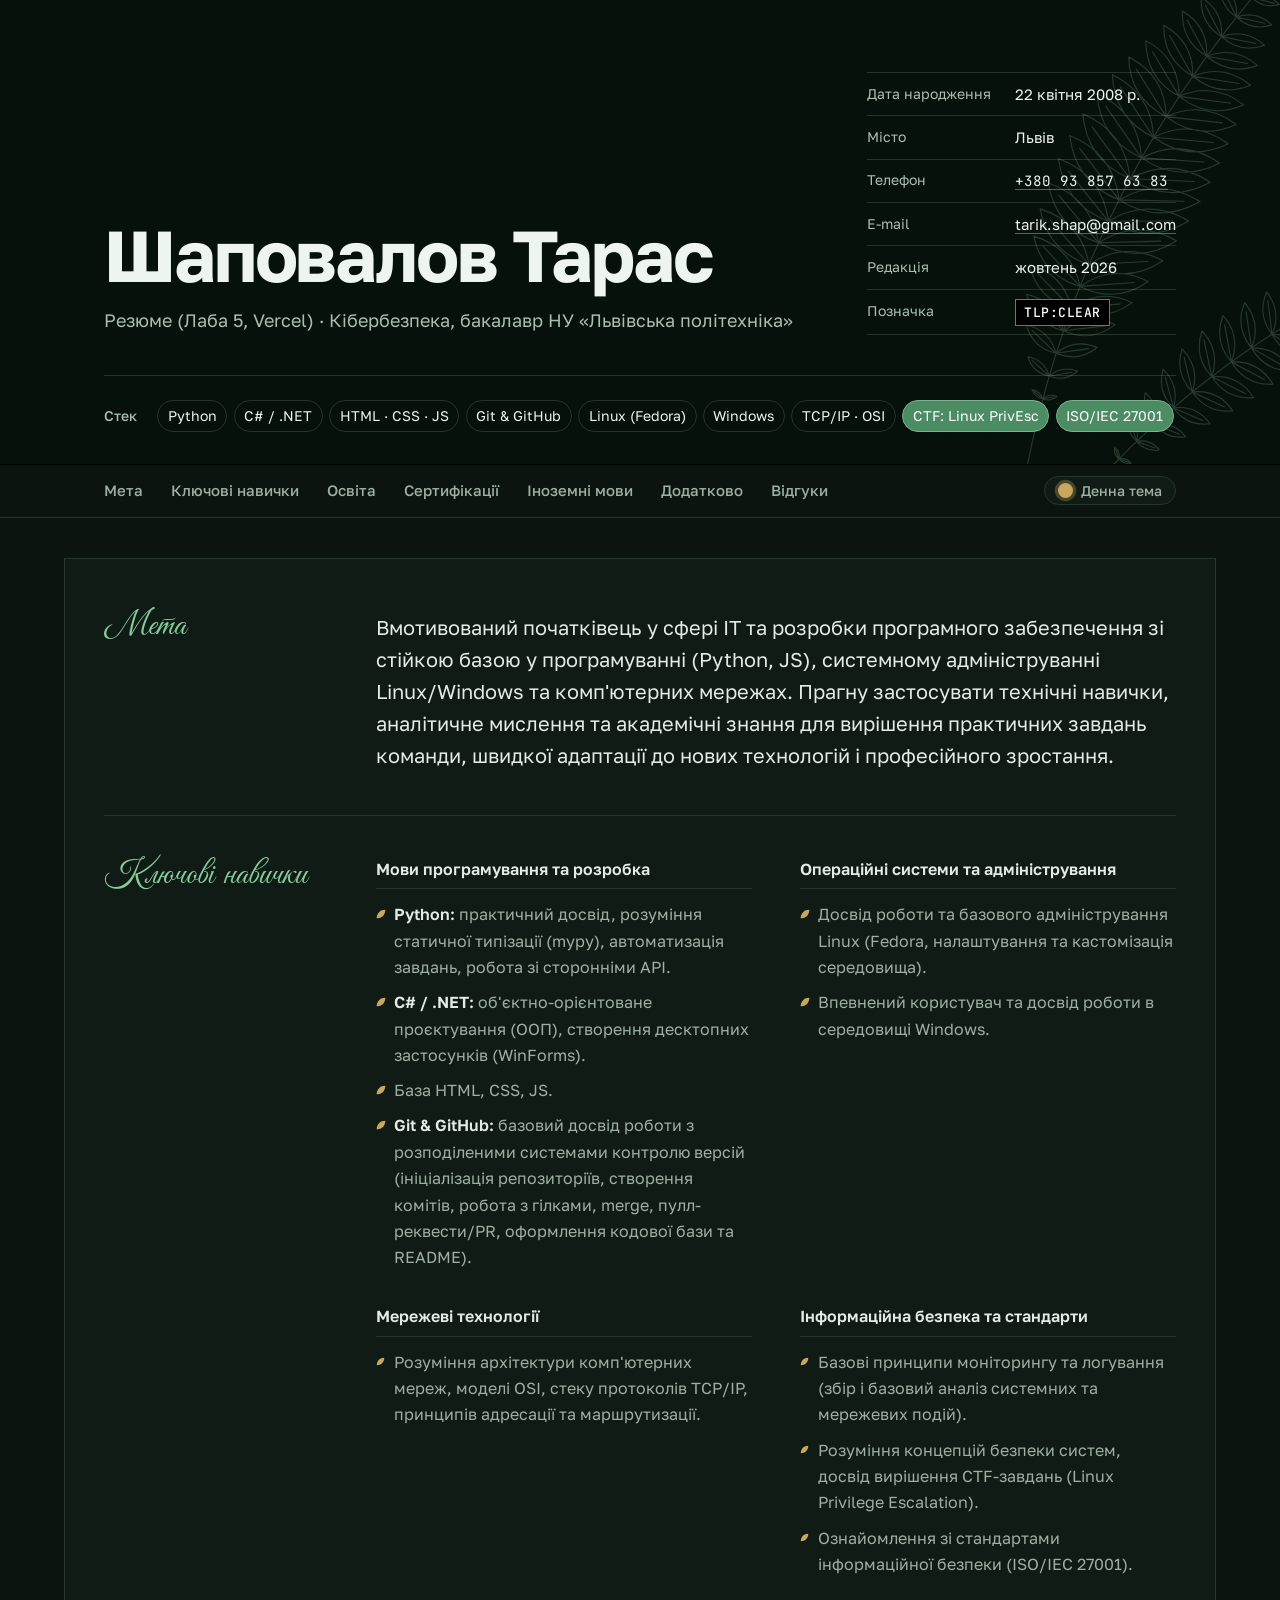
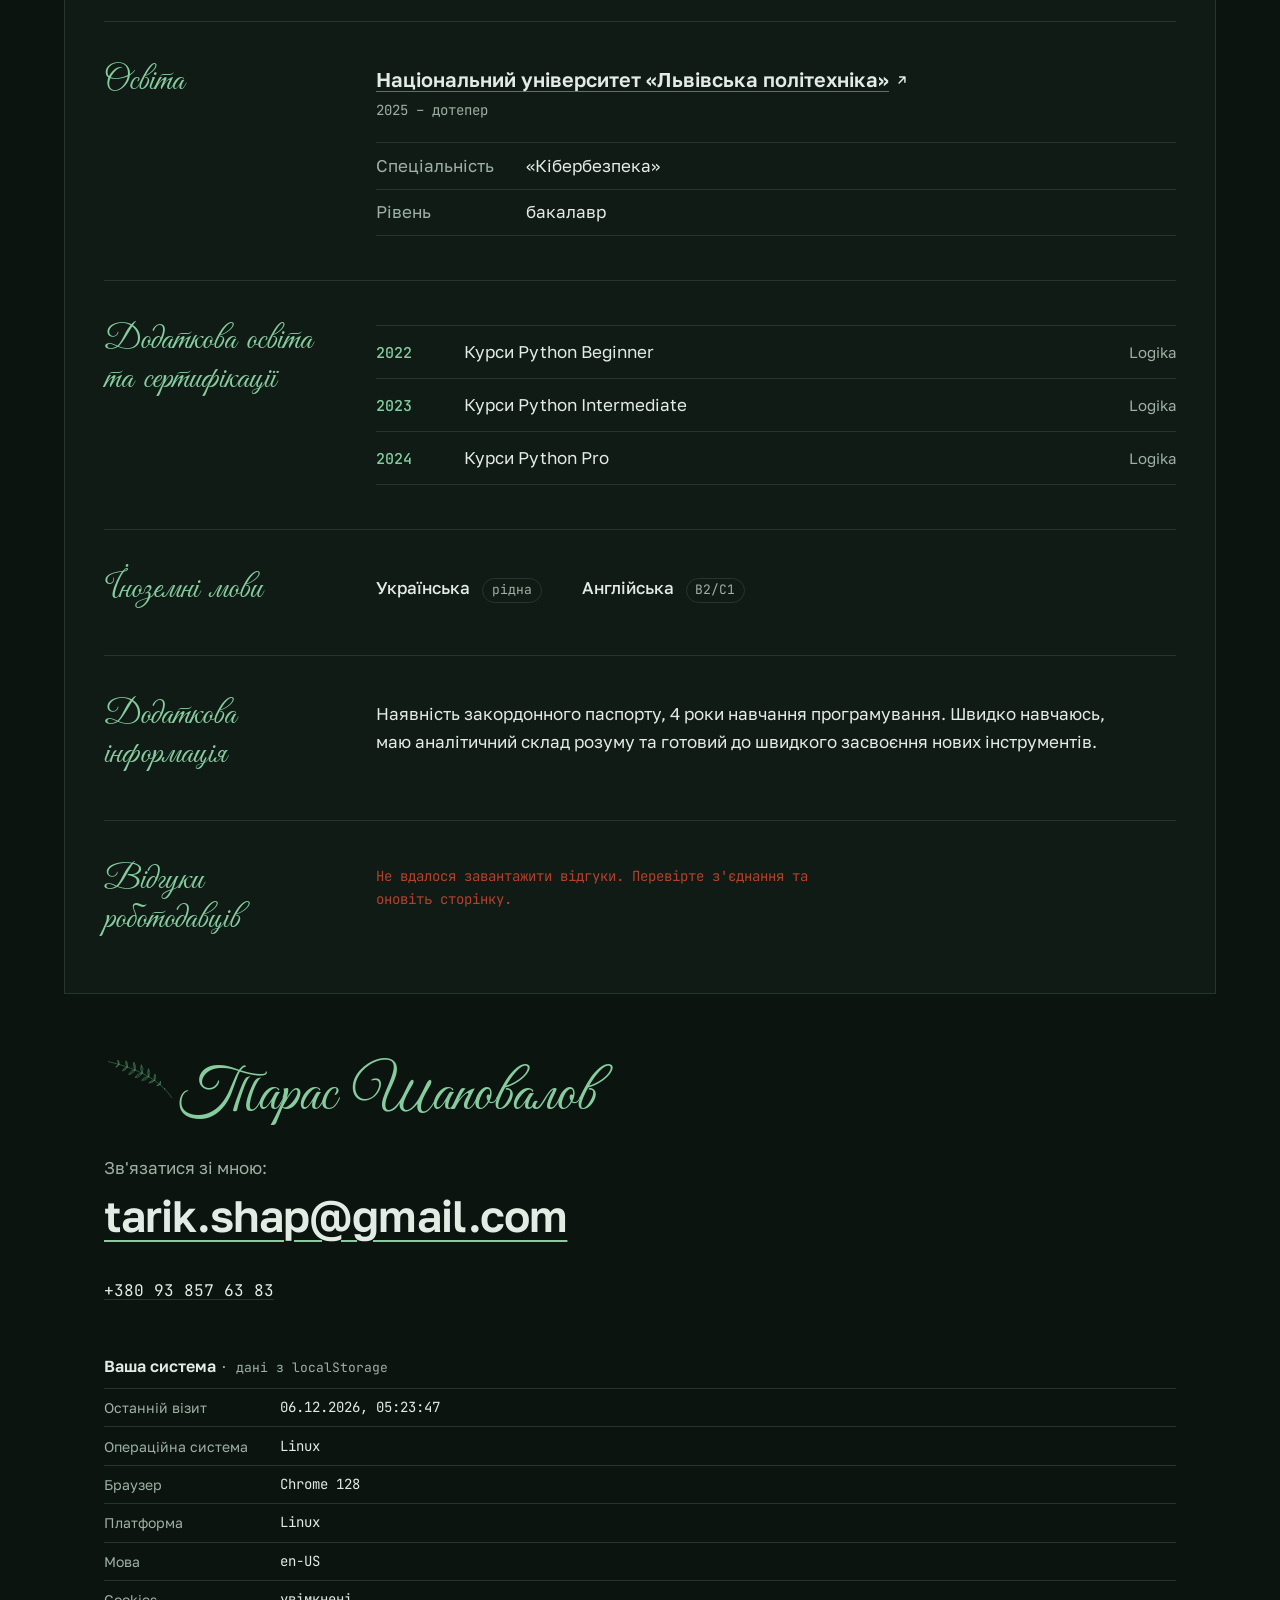
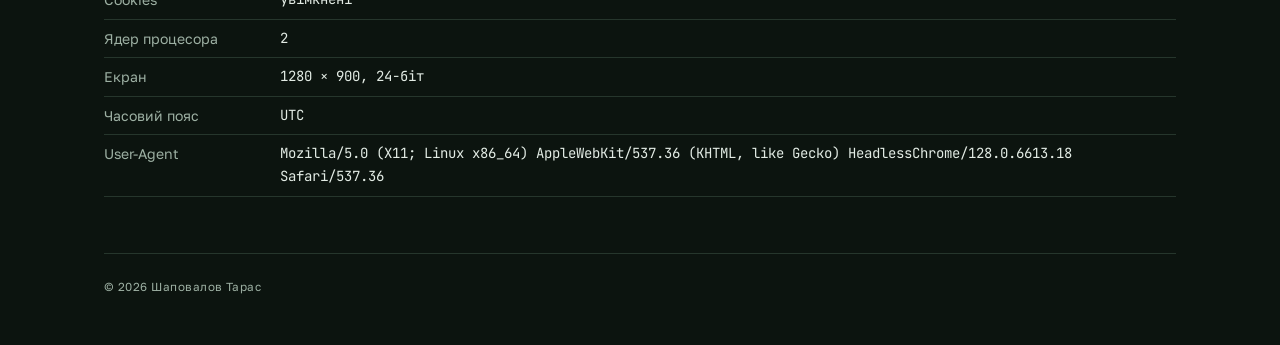
==== commit 523d02e2: "Лаба 5: видима зміна для перевірки автооновлення Vercel Co-Authored-By: Claude Sonnet 5.5 <noreply@a" ====
--- a/index.html
+++ b/index.html
@@ -40,7 +40,7 @@
         <div class="masthead__inner">
             <div class="identity">
                 <h1>Шаповалов Тарас</h1>
-                <p class="identity__role">Резюме · Кібербезпека, бакалавр НУ «Львівська політехніка»</p>
+                <p class="identity__role">Резюме (Лаба 5, Vercel) · Кібербезпека, бакалавр НУ «Львівська політехніка»</p>
             </div>
 
             <address class="meta">
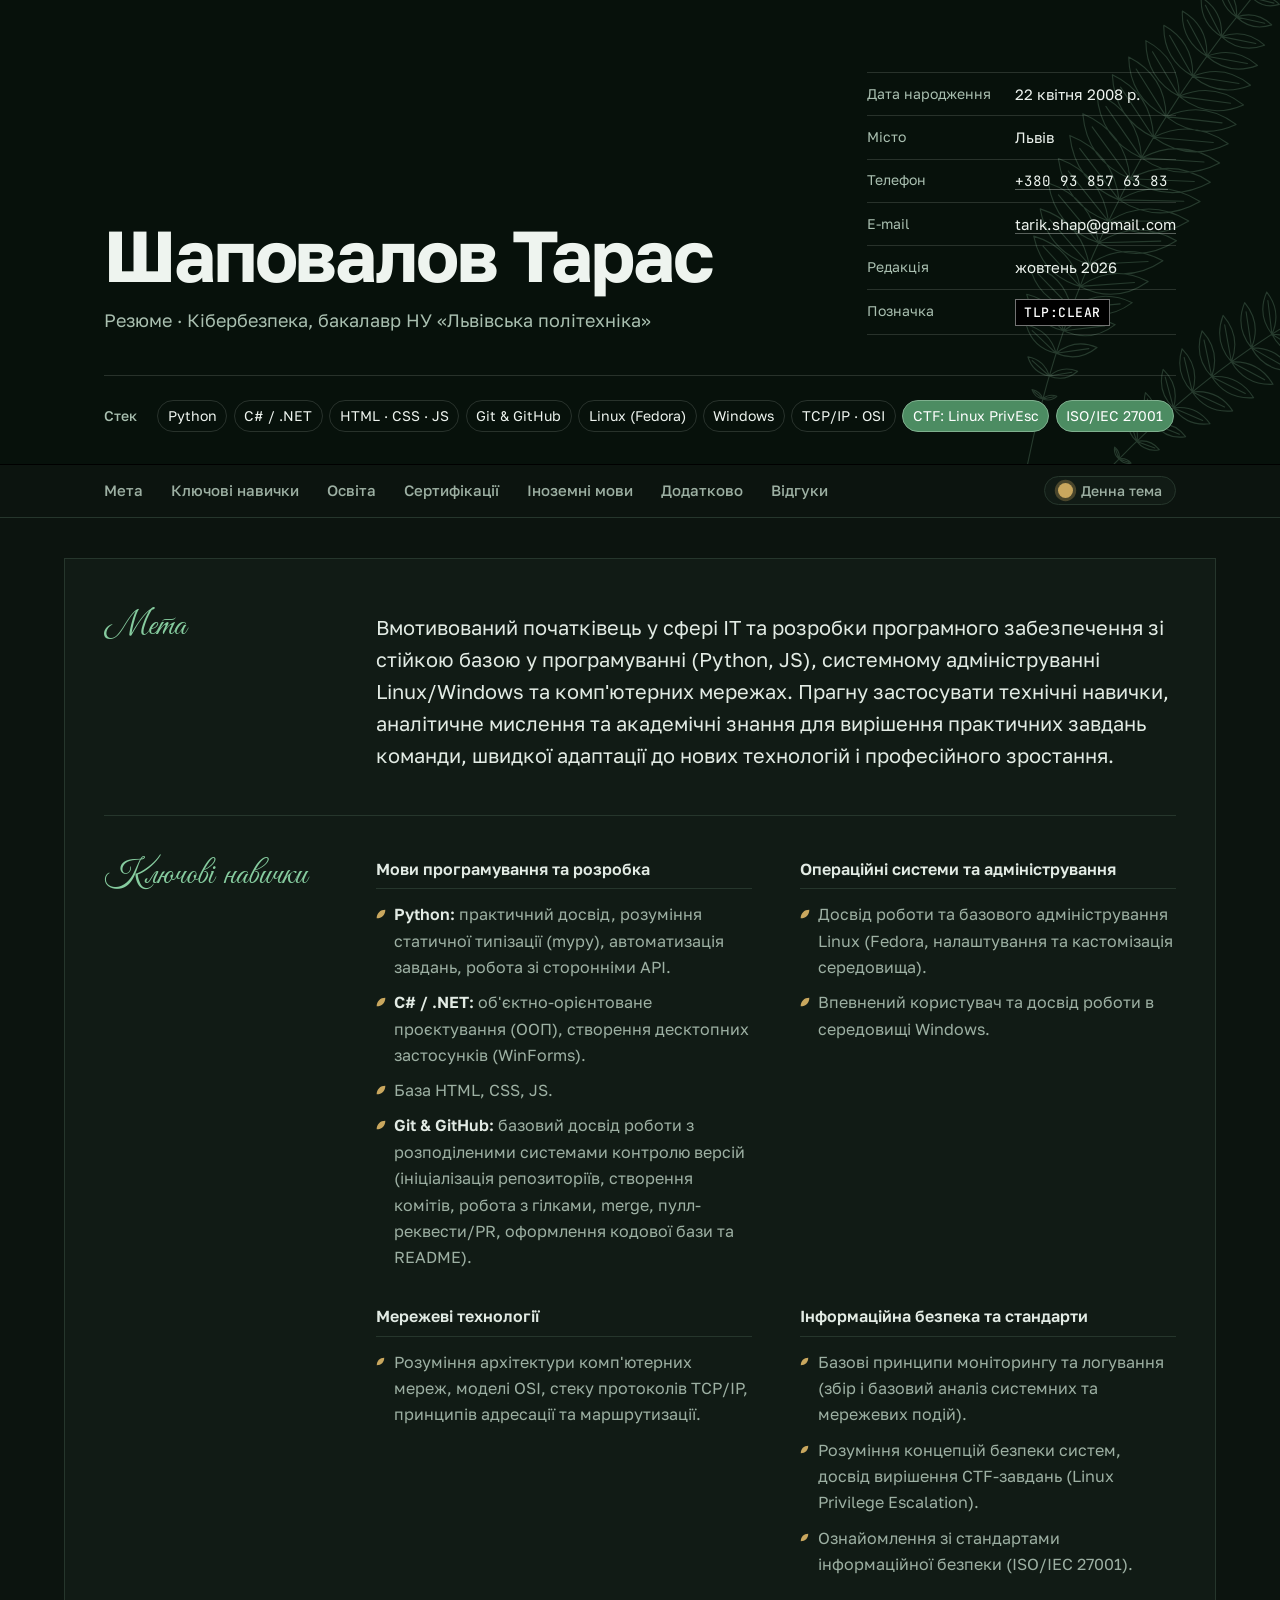
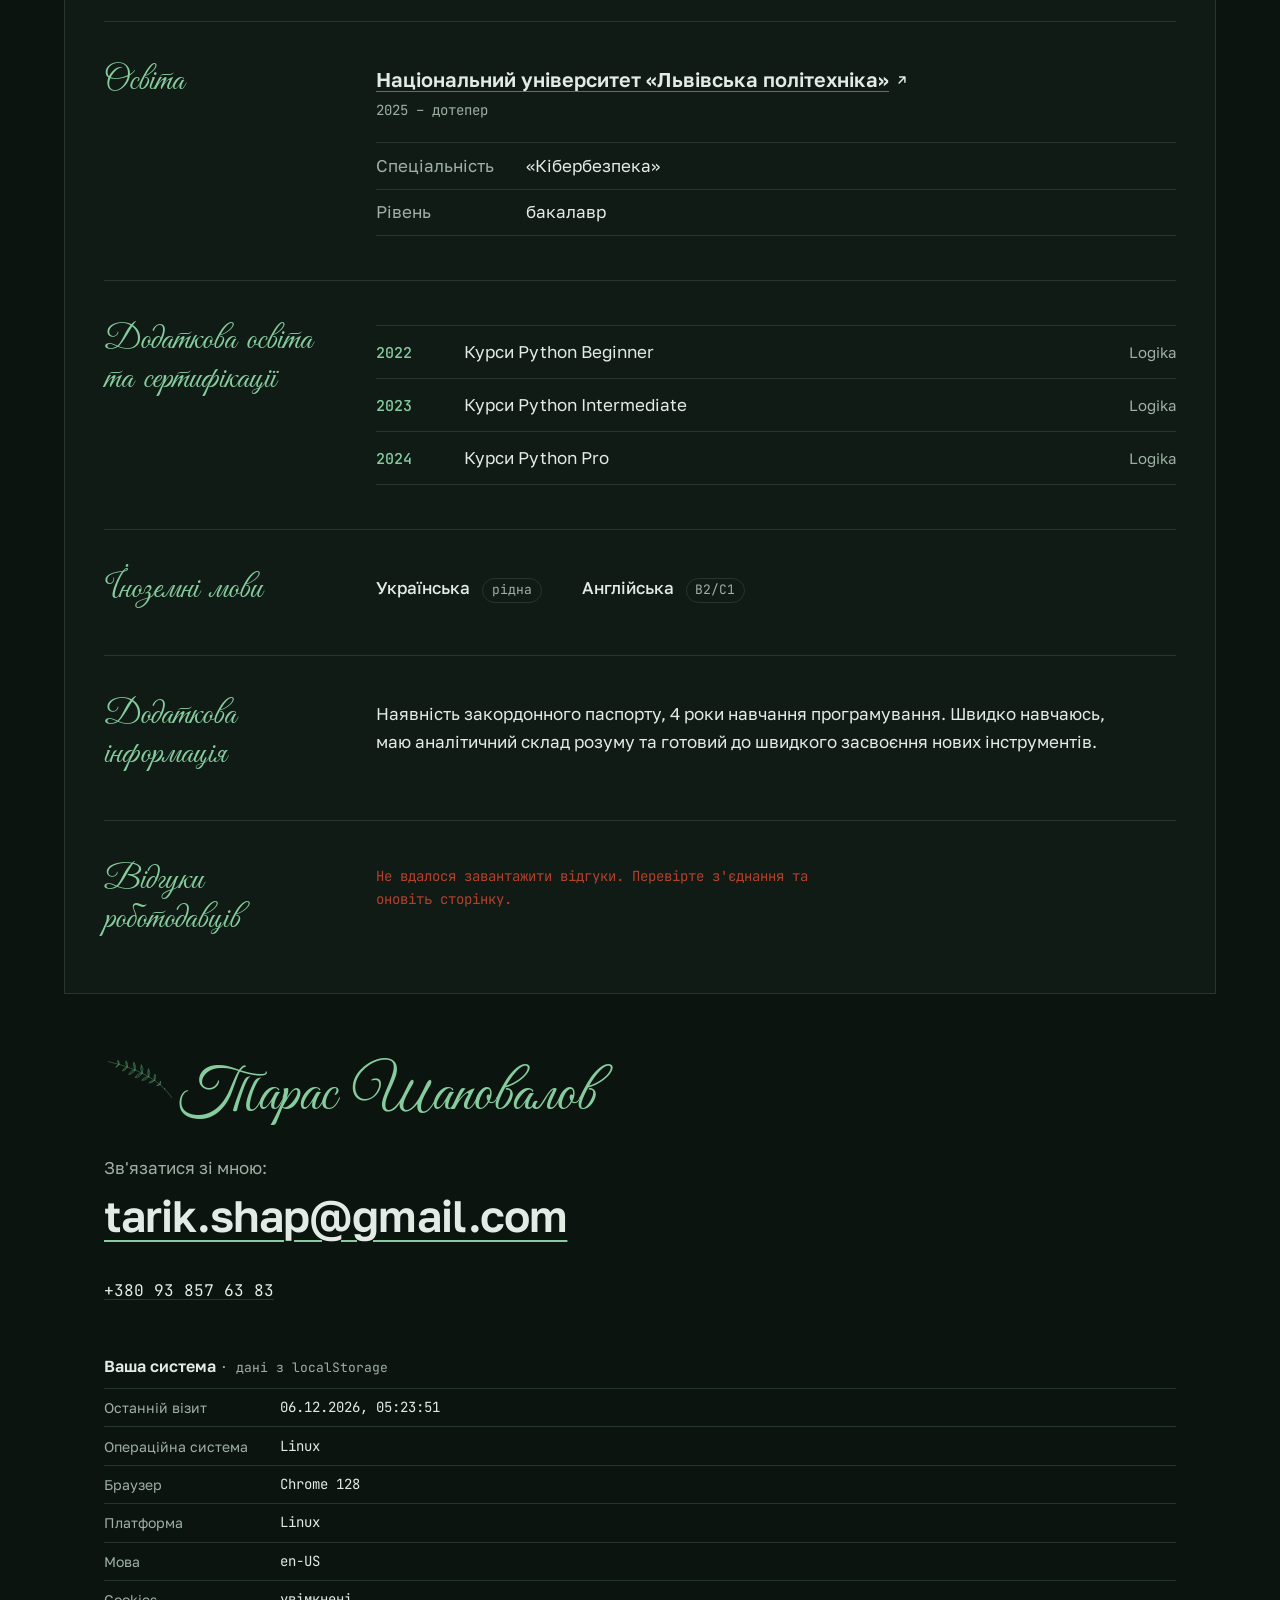
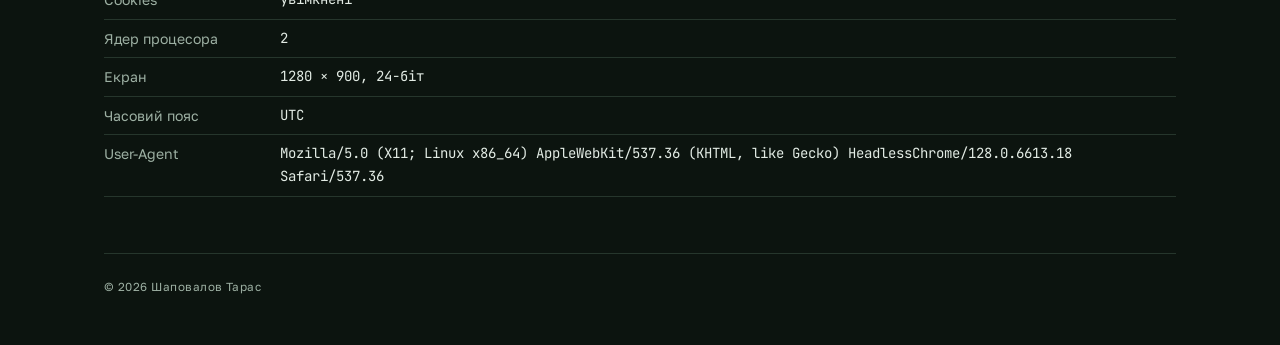
==== commit d60da6d5: "Повернення початкового тексту після перевірки автооновлення Vercel Co-Authored-By: Claude Sonnet 5.5" ====
--- a/index.html
+++ b/index.html
@@ -40,7 +40,7 @@
         <div class="masthead__inner">
             <div class="identity">
                 <h1>Шаповалов Тарас</h1>
-                <p class="identity__role">Резюме (Лаба 5, Vercel) · Кібербезпека, бакалавр НУ «Львівська політехніка»</p>
+                <p class="identity__role">Резюме · Кібербезпека, бакалавр НУ «Львівська політехніка»</p>
             </div>
 
             <address class="meta">
